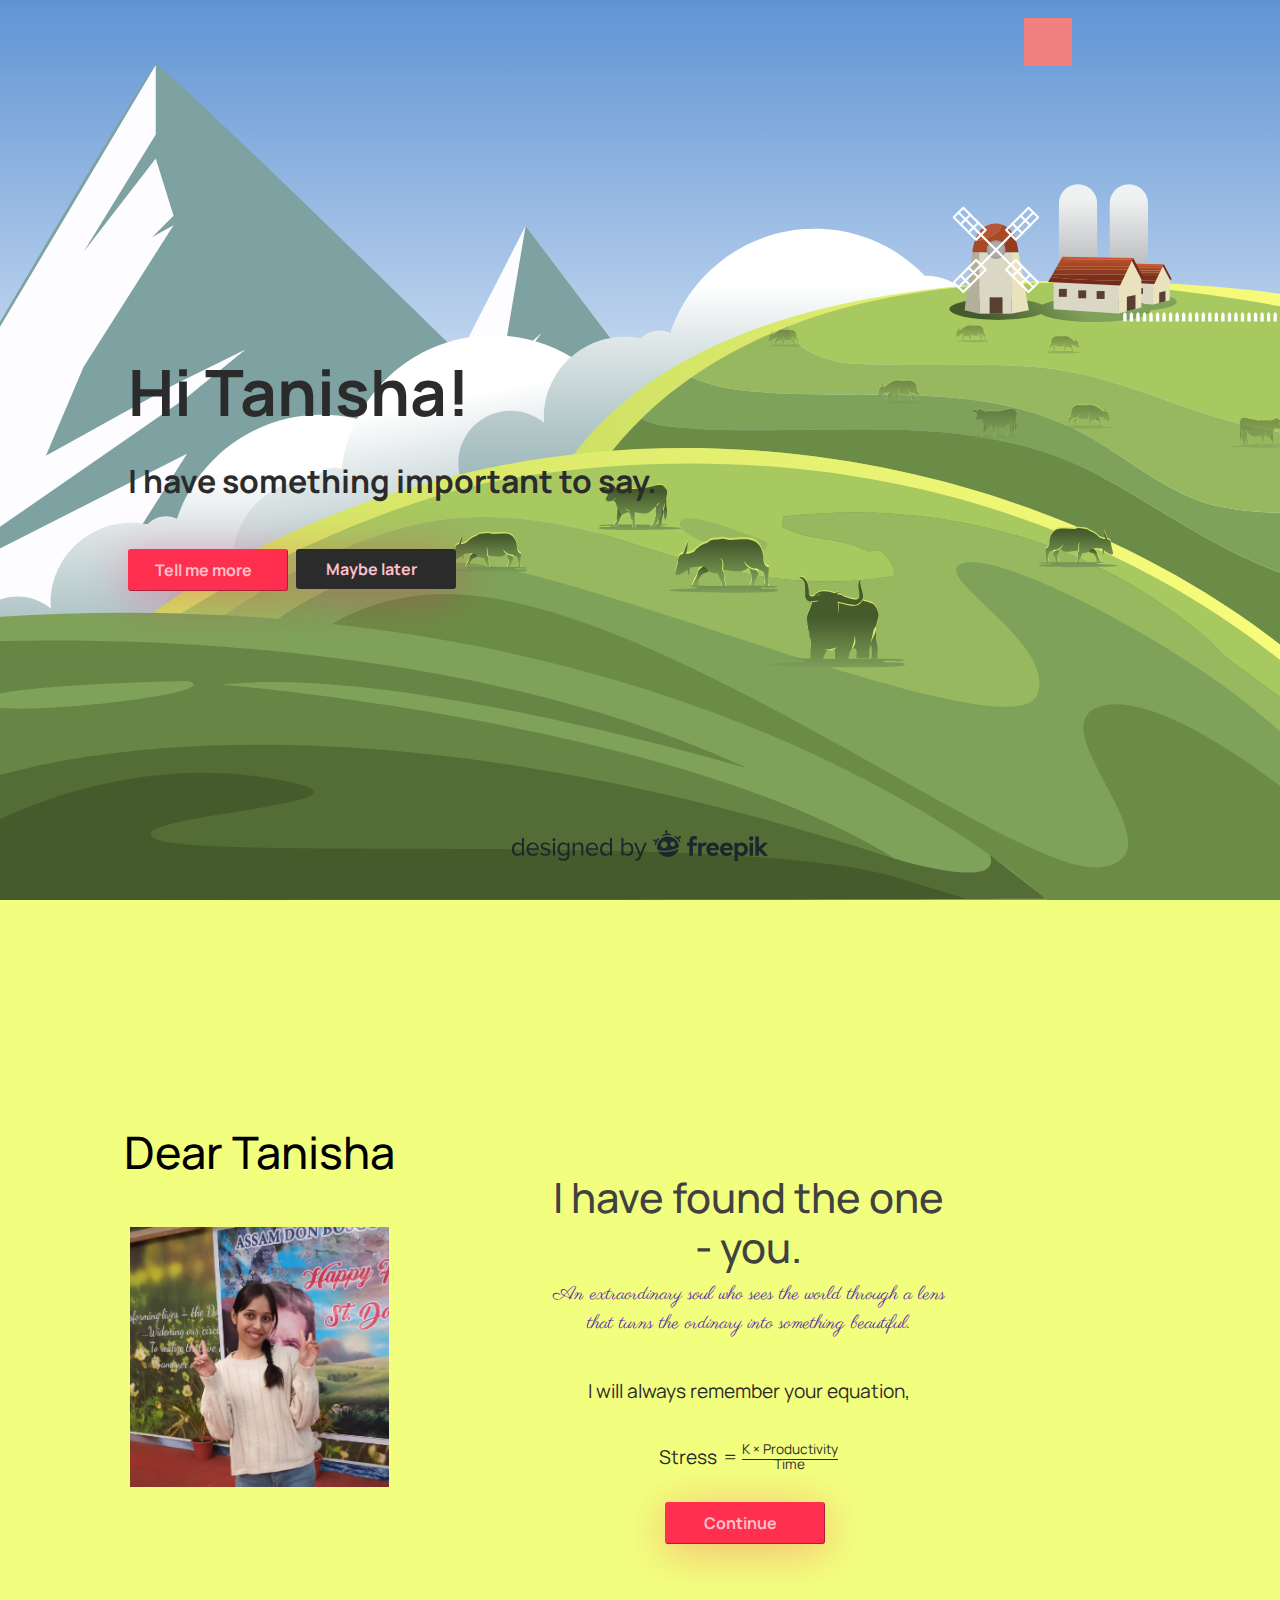
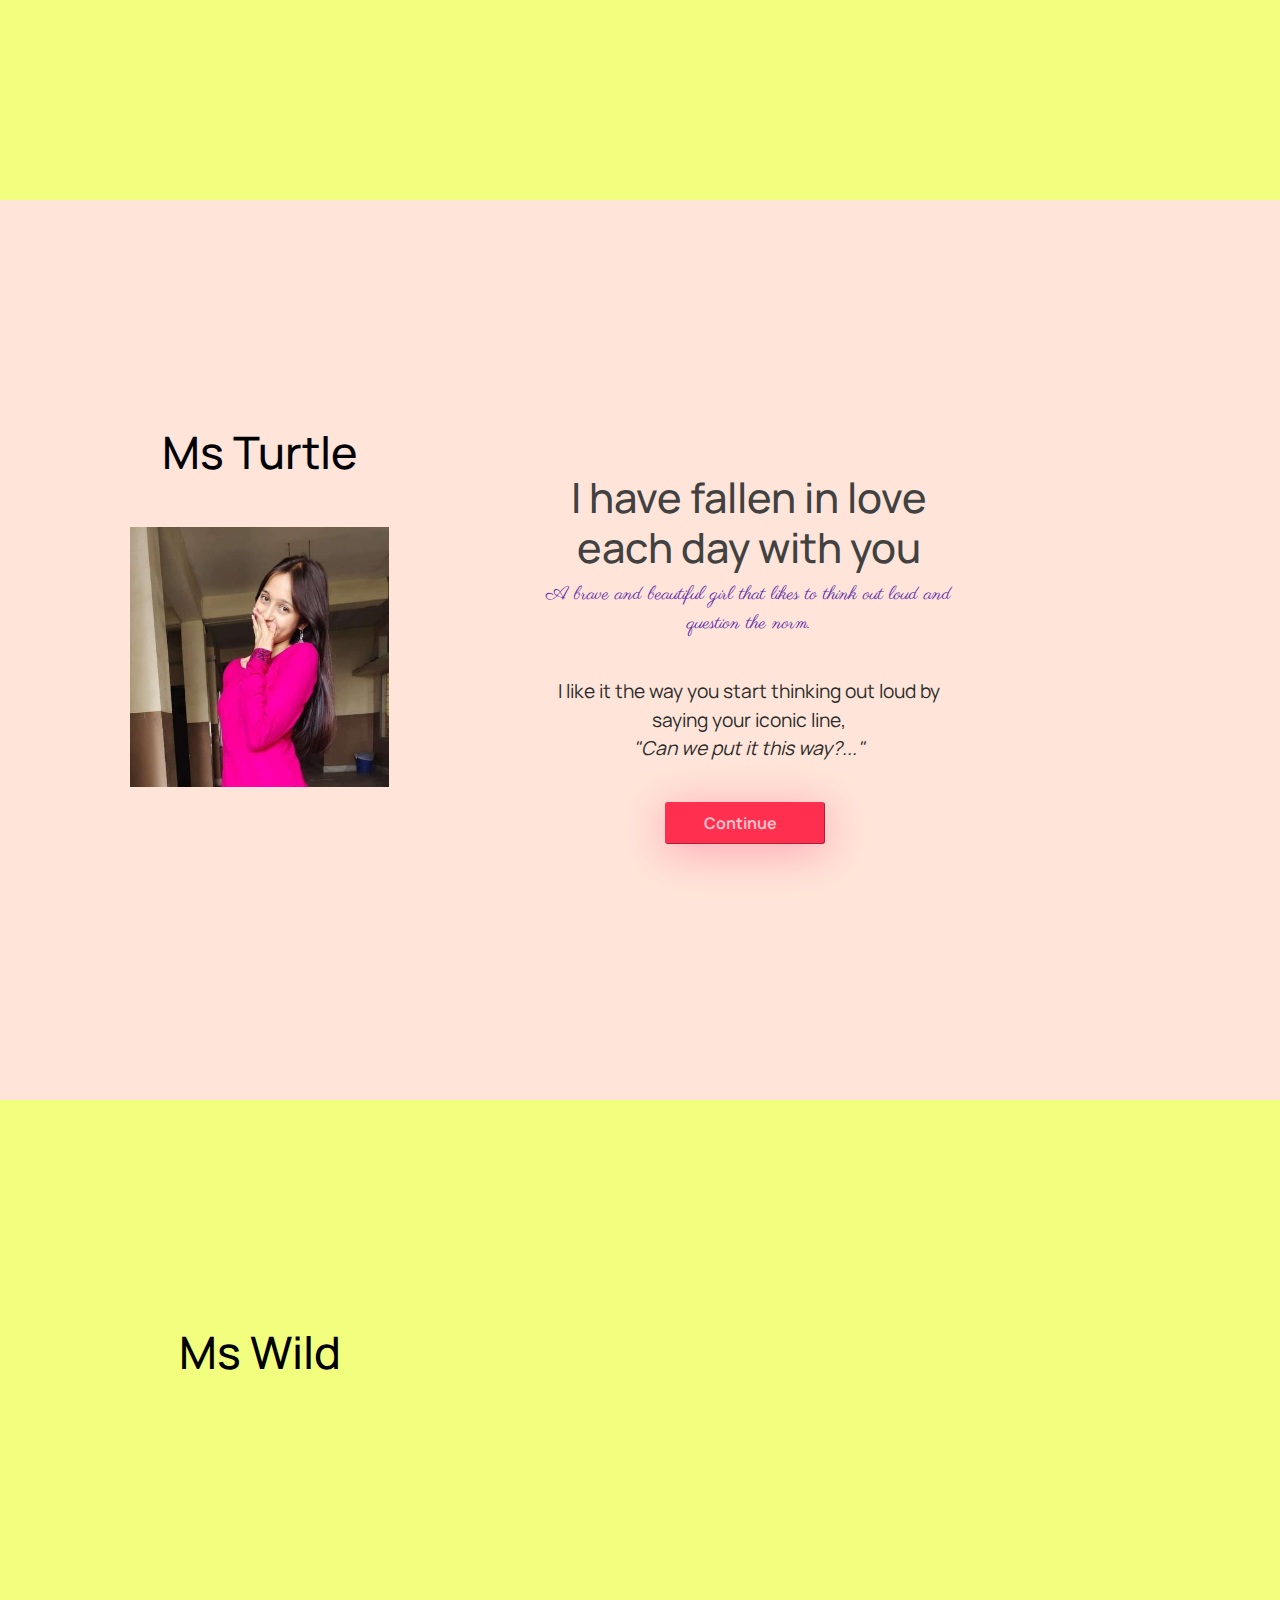
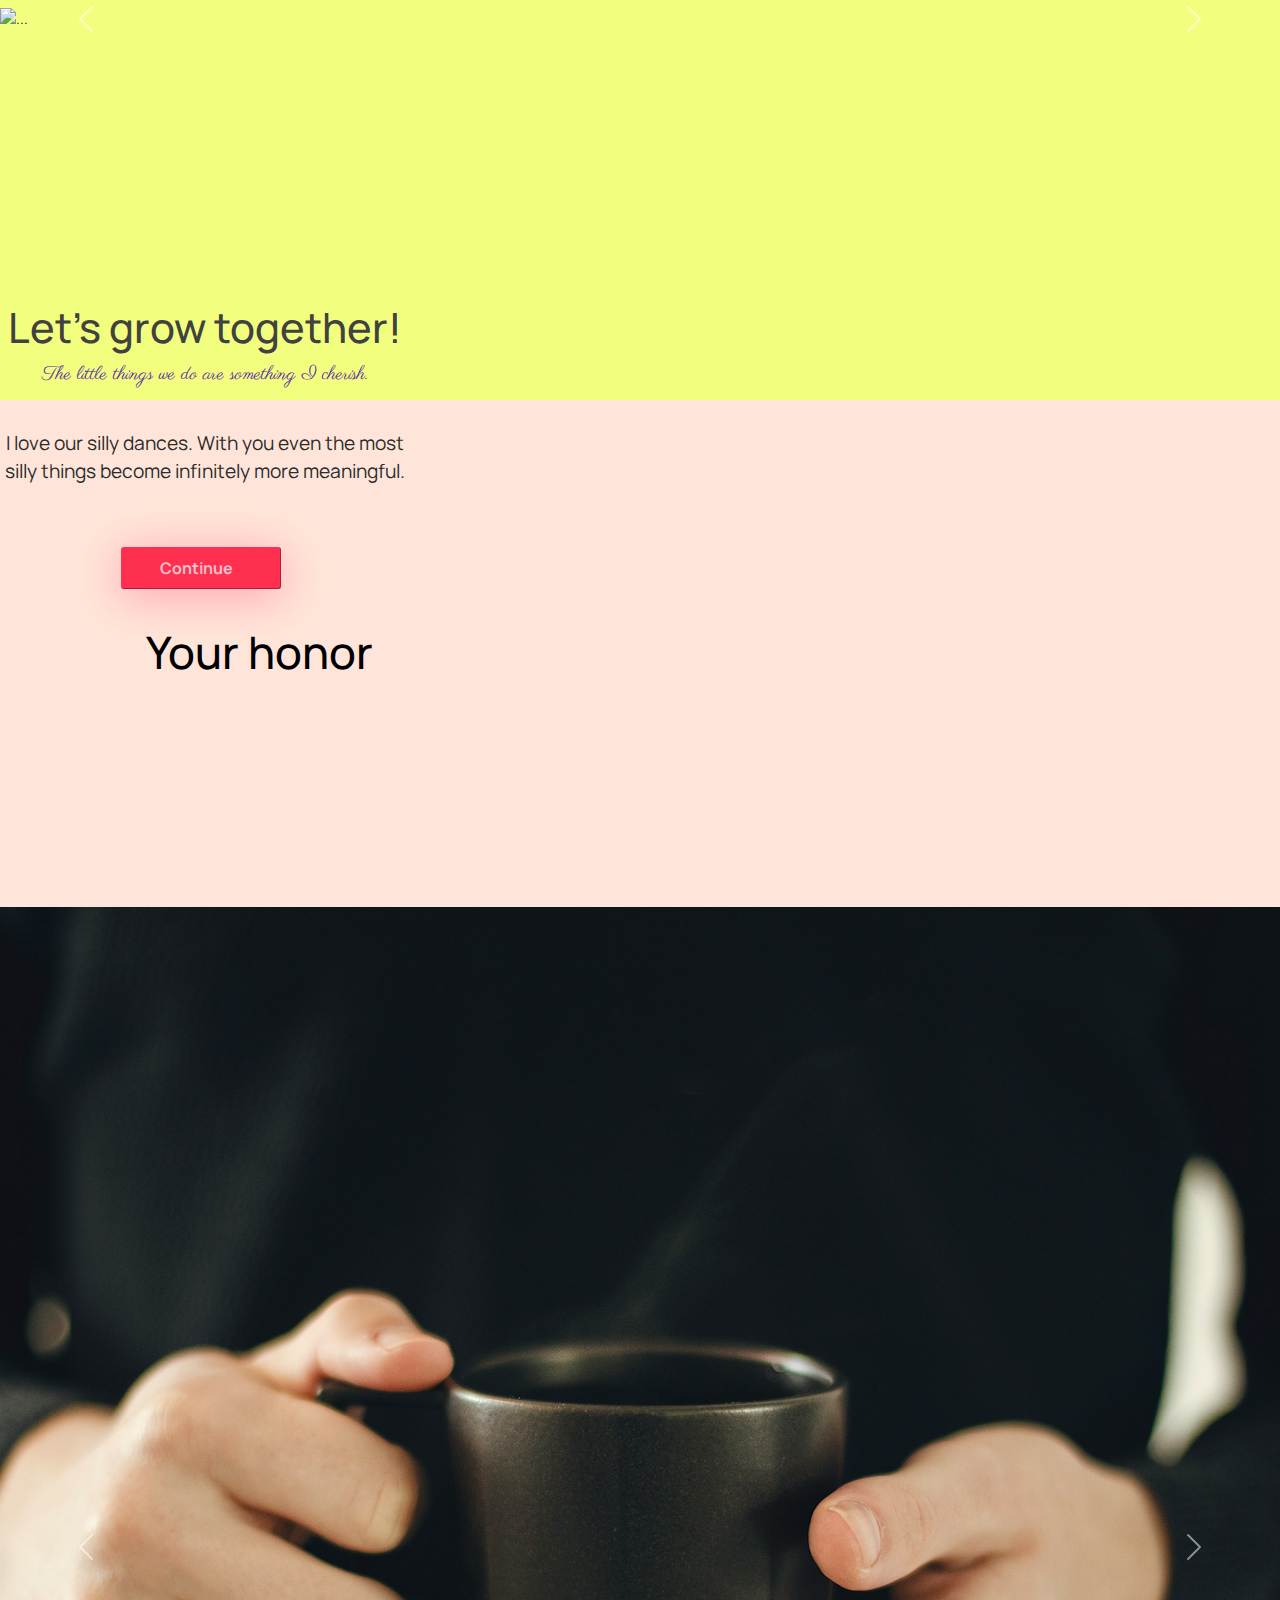
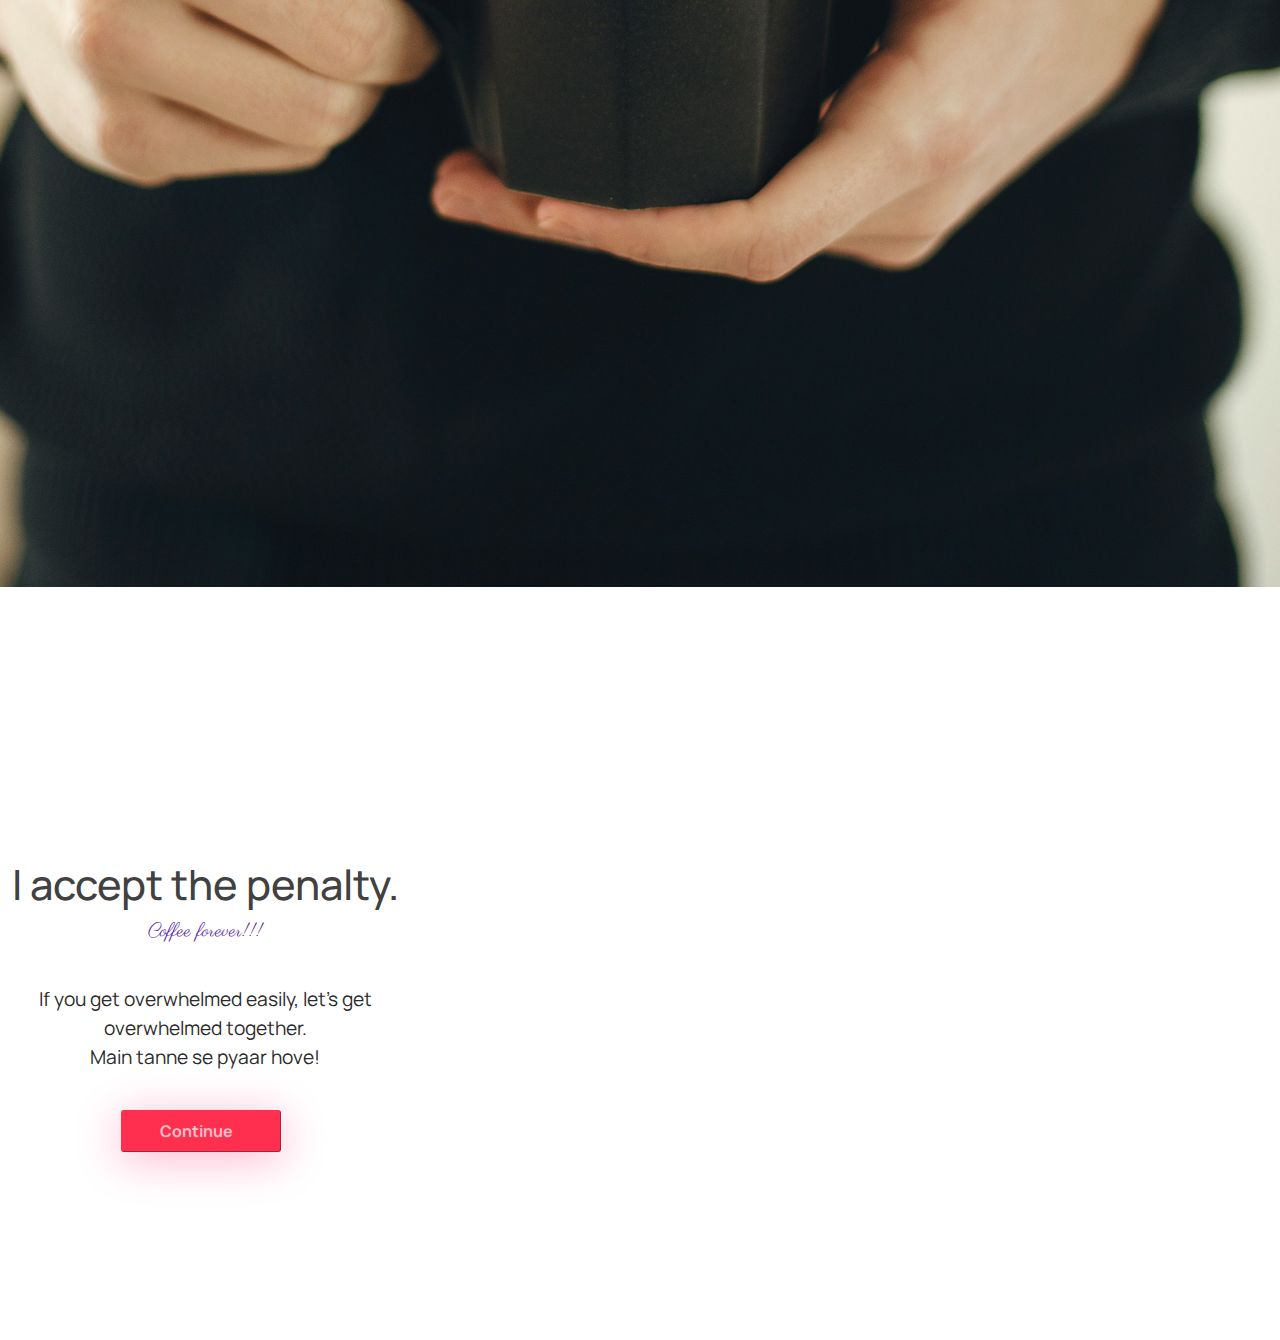
==== index.html @ 7f46553e "adjusted the main page" ====
<!DOCTYPE html>
<html lang="en">

<head>
    <meta charset="UTF-8">
    <meta name="viewport" content="width=device-width, initial-scale=1.0">
    <title>To My Turtle</title>
    <link rel="shortcut icon" href="./images/love-always-wins.png" type="image/x-icon">

    <!-- my extra fonts -->
    <link rel="preconnect" href="https://fonts.googleapis.com">
    <link rel="preconnect" href="https://fonts.gstatic.com" crossorigin>
    <link href="https://fonts.googleapis.com/css2?family=Roboto+Mono:ital,wght@0,100..700;1,100..700&display=swap"
        rel="stylesheet">
    <link href="https://fonts.googleapis.com/css2?family=Manrope:wght@300;400;500;600;700;800&display=swap"
        rel="stylesheet">
    <link href="https://fonts.googleapis.com/css2?family=Silkscreen:wght@400;700&display=swap" rel="stylesheet">
    <link href="https://fonts.googleapis.com/css2?family=Shadows+Into+Light&display=swap" rel="stylesheet">
    <link href="https://fonts.googleapis.com/css2?family=Parisienne&display=swap" rel="stylesheet">

    <!--Bootstrap css-->
    <link href="https://cdn.jsdelivr.net/npm/bootstrap@5.3.3/dist/css/bootstrap.min.css" rel="stylesheet"
        integrity="sha384-QWTKZyjpPEjISv5WaRU9OFeRpok6YctnYmDr5pNlyT2bRjXh0JMhjY6hW+ALEwIH" crossorigin="anonymous">


    <!--CSS Stylesheets-->
    <link rel="stylesheet" href="css/global.css">
    <link rel="stylesheet" href="css/style.css">
    <link rel="stylesheet" href="css/responsive.css">
    <link rel="stylesheet" href="css/animation.css">
    <link rel="stylesheet" href="fonts/fa/css/all.css">
    <!-- linking cdn of animate.css -->
    <link rel="stylesheet" href="https://cdnjs.cloudflare.com/ajax/libs/animate.css/4.1.1/animate.min.css" />

    <script src="js/jquery.js"></script>
</head>

<body id="home">
    <!--header section-->
    <header class="fixed justify-content-center align-items-center barBox">
        <div class="my-container">
            <a href="javascript:void();" class="showmenu">
                <div class="menuControl">
                    <span class="fa-solid fa-bars"></span>
                </div>
            </a>
            <nav id="nav">
                <a href="javascript:void();" class="hidemenu dispFlex_justConCen">
                    <span class="fa-solid fa-times"></span>
                </a>
                <ul class="navList">
                    <li><a href="./index.html">My Turtle</a></li>
                    <li><a href="./pages/about.html">About me</a></li>
                    <li><a href="./pages/counter.html">Us</a></li>
                </ul>
            </nav>
        </div>
    </header>
    <!--header section-->


    <!--hero section-->

    <div class="container-fluid hero">
        <div class="row justify-content-center align-items-center">
            <div class="col-sm-12 myCol">
                <h1>Hi Tanisha!</h1>
                <h3>I have something important to say.</h3>
                <br clear="all">
                <a href="#more" role="button" class="btn myBtn btn-primary btn-sm">Tell me more <span
                        class="fa-solid fa-angle-right"></span></a>
                <a href="./heart/heart.html" role="button" class="btn myBtn btn-secondary btn-sm"
                    style="background: #2b2b2b; border: none;">Maybe later <span
                        class="fa-solid fa-angle-right"></span></a>
            </div>

        </div>
    </div>

    <!--hero section-->


    <!--Section about her-->
    <div class="container-fluid more" id="more">
        <div class="row">
            <div class="col-sm-5 col-md-5 col-lg-5 text">
                <h2>Dear Tanisha</h2>
                <br clear="all">

                <img src="./images/meine_baby.jpeg" alt="her image">

            </div>
            <div class="col-sm-4 col-md-4 col-lg-4 text">
                <h3>I have found the one - you.</h3>
                <p class="parisienne-regular" style="font-weight:500; color: #5825aa;">
                    An extraordinary soul who sees the world through a lens that turns the ordinary into
                    something beautiful.
                </p>
                <p>
                    I will always remember your equation,
                </p>
                <math>
                    <mrow>
                        <mi>Stress</mi>
                        <mo>=</mo>
                        <mfrac>

                            <mi>K × Productivity</mi>
                            <mi>Time</mi>

                        </mfrac>
                    </mrow>
                </math><br>
                <a href="#more-2" role="button" class="btn myBtn btn-primary btn-sm">Continue <span
                        class="fa-solid fa-angle-right"></span></a>
            </div>
        </div>
    </div>
    <!--Section about her-->

    <!--Section about her 2-->
    <div class="container-fluid more" id="more-2" style="background: #FFE5D9;">
        <div class="row">
            <div class="col-sm-5 col-md-5 col-lg-5 text">
                <h2>Ms Turtle</h2>
                <br clear="all">

                <img class="top" src="./images/msTurtle.jpeg" alt="her image">

            </div>
            <div class="col-sm-4 col-md-4 col-lg-4 text">
                <h3>I have fallen in love each day with you</h3>
                <p class="parisienne-regular" style="font-weight:500; color: #5825aa;">
                    A brave and beautiful girl that likes to think out loud and question the norm.
                </p>
                <p>
                    I like it the way you start thinking out
                    loud by saying your iconic line, <br> <i>"Can we put it this way?..."</i>
                </p>
                <a href="#more-3" role="button" class="btn myBtn btn-primary btn-sm">Continue <span
                        class="fa-solid fa-angle-right"></span></a>
            </div>
        </div>
    </div>
    <!--Section about her 2-->

    <!--Section about her 3-->
    <div class="container-fluid more" id="more-3">
        <div class="row">
            <div class="col-sm-5 col-md-5 col-lg-5 text">
                <h2>Ms Wild</h2>
                <br clear="all">
            </div>
            <div id="carouselExample" class="carousel slide">
                <div class="carousel-inner">
                    <div class="carousel-item active">
                        <img class="top" src="./images/us3.jpg" class="d-block w-100" alt="...">
                    </div>
                    <div class="carousel-item">
                        <img class="top" src="./images/us2.jpg" class="d-block w-100" alt="...">
                    </div>
                    <div class="carousel-item">
                        <img class="top" src="./images/us1.jpg" class="d-block w-100" alt="...">
                    </div>
                </div>
                <button class="carousel-control-prev" type="button" data-bs-target="#carouselExample"
                    data-bs-slide="prev">
                    <span class="carousel-control-prev-icon" aria-hidden="true"></span>
                    <span class="visually-hidden">Previous</span>
                </button>
                <button class="carousel-control-next" type="button" data-bs-target="#carouselExample"
                    data-bs-slide="next">
                    <span class="carousel-control-next-icon" aria-hidden="true"></span>
                    <span class="visually-hidden">Next</span>
                </button>
            </div>
            <div class="col-sm-4 col-md-4 col-lg-4 text">
                <h3>Let's grow together!</h3>
                <p class="parisienne-regular" style="font-weight:500; color: #5825aa;">
                    The little things we do are something I cherish.
                </p>
                <p>
                    I love our silly dances. With you even the most silly things
                    become infinitely more meaningful.
                </p>
                <br>
                <a href="#more-4" role="button" class="btn myBtn btn-primary btn-sm">Continue <span
                        class="fa-solid fa-angle-right"></span></a>
            </div>
        </div>
    </div>
    <!--Section about her 3-->

    <!--Section about her 4-->
    <div class="container-fluid more" id="more-4" style="background: #FFE5D9;">
        <div class="row">
            <div class="col-sm-5 col-md-5 col-lg-5 text">
                <h2>Your honor</h2>
                <br clear="all">
            </div>
            <div id="carouselExample" class="carousel slide">
                <div class="carousel-inner">
                    <div class="carousel-item active">
                        <img src="./images/coffee2.jpg" class="d-block w-100" alt="...">
                    </div>
                    <div class="carousel-item">
                        <img src="./images/coffee1.jpg" class="d-block w-100" alt="...">
                    </div>
                    <div class="carousel-item">
                        <img src="./images/coffee3.jpg" class="d-block w-100" alt="...">
                    </div>
                </div>
                <button class="carousel-control-prev" type="button" data-bs-target="#carouselExample"
                    data-bs-slide="prev">
                    <span class="carousel-control-prev-icon" aria-hidden="true"></span>
                    <span class="visually-hidden">Previous</span>
                </button>
                <button class="carousel-control-next" type="button" data-bs-target="#carouselExample"
                    data-bs-slide="next">
                    <span class="carousel-control-next-icon" aria-hidden="true"></span>
                    <span class="visually-hidden">Next</span>
                </button>
            </div>
            <div class="col-sm-4 col-md-4 col-lg-4 text">
                <h3>I accept the penalty.</h3>
                <p class="parisienne-regular" style="font-weight:500; color: #5825aa;">
                    Coffee forever!!!
                </p>
                <p>
                    If you get overwhelmed easily, let's get overwhelmed together. <br>
                    Main tanne se pyaar hove!
                </p>
                <a href="./pages/counter.html" role="button" class="btn myBtn btn-primary btn-sm">Continue <span
                        class="fa-solid fa-angle-right"></span></a>
            </div>
        </div>
    </div>
    <!--Section about her 2-->
    <!-- FOOTER -->
    <footer class="floatLeft">
        <div class="my-container">

            <div class="copyright">
                Copyright &copy; reserved for <a href="./pages/counter.html">us</a>
                <br>
                <span class="fa-regular fa-heart"></span> Made with Love in <span id="footeryear"></span>
            </div>
            <div class="social">
                Contact <a href="./pages/about.html">me</a>
                <br>
                <span class="fa-solid fa-phone"></span><i> +91 96132 24714</i>
            </div>

        </div>
    </footer>
    <!-- FOOTER -->

    <!--bootstrap js-->
    <script src="https://cdn.jsdelivr.net/npm/bootstrap@5.3.3/dist/js/bootstrap.bundle.min.js"
        integrity="sha384-YvpcrYf0tY3lHB60NNkmXc5s9fDVZLESaAA55NDzOxhy9GkcIdslK1eN7N6jIeHz"
        crossorigin="anonymous"></script>

    <!--my js-->
    <script src="js/index.js"></script>
</body>

</html>
---- css/global.css ----
* {
    box-sizing: border-box;
    -webkit-box-sizing: border-box;
    margin: 0;
    padding: 0;
    font-family: 'Manrope';
}

body {
    width: 100vw;
}

.my-container {
    width: 90%;
    margin-left: auto;
    margin-right: auto;
    padding-left: 0.5rem;
    padding-right: 0.5rem;
}

.my-container .showmenu {
    text-align: right;
}


.caveat-4 {
    font-family: "Caveat", serif;
    font-optical-sizing: auto;
    font-weight: 400;
    font-style: normal;
}

.caveat-3 {
    font-family: "Caveat", serif;
    font-optical-sizing: auto;
    font-weight: 500;
    font-style: normal;
}

.caveat-2 {
    font-family: "Caveat", serif;
    font-optical-sizing: auto;
    font-weight: 600;
    font-style: normal;
}

.caveat-1 {
    font-family: "Caveat", serif;
    font-optical-sizing: auto;
    font-weight: 700;
    font-style: normal;
}

/* link the following to the html file

    <link href="https://fonts.googleapis.com/css2?family=Parisienne&display=swap" rel="stylesheet">

*/
.parisienne-regular {
    font-family: "Parisienne", serif;
    font-weight: 400;
    font-style: normal;
}


#letterHome {
    font-family: "";
}

/* below line will be default unless page is ready */

#preloader {
    z-index: 100;
    background: #fff;
    position: fixed;
    width: 100vw;
    height: 100vh;
    padding-top: 50vh;
    padding-left: 46vw;
}

/* below header.fixed works with the index.js file */
header.fixed {
    background: lightcoral;
}

ul {
    list-style: none;
}

a {
    text-decoration: none;
}

.floatLeft {
    float: left;
    width: 100%;
}

.dispFlex_cen {
    display: flex;
    flex-wrap: wrap;
    align-items: center;
}

.dispFlex_justConCen {
    display: flex;
    flex-wrap: wrap;
    justify-content: center;
    align-items: center;
}

.justCon-spaceBet {
    justify-content: space-between;
}

.noPadding {
    padding: 0;
}

.bfr:before {
    position: absolute;
    width: 100%;
    height: 100%;
    left: 0;
    top: 0;
    z-index: -1;
    content: '';
}

body {
    font-size: .95rem;
    color: #2b2b2b;
    transition: all .4s ease-in .3s;
    overflow-x: hidden;
    animation: a ease 1s;
    animation-iteration-count: 1;
    animation-fill-mode: forwards;
}
---- css/style.css ----
header {
    position: fixed;
    width: 3rem;
    height: 3rem;
    left: 80%;
    padding-left: auto;
    padding-right: auto;
    padding-top: 1rem;
    padding-bottom: 1rem;
    top: 2vh;
    z-index: 99;
    font-family: 'Manrope', sans-serif;
    font-weight: bold;
    transition: 0.3s;
    -webkit-transition: 0.3s;
    /* border-radius: 2rem; */
}

#home header {
    background: lightcoral;
}

#home header span {
    color: #fff;
}

header.fixed {
    background: lightcoral;
}

header span {
    font-size: 6vw;
    color: #ff304f;
}

header.fixed span {
    color: white;
}

header .hidemenu span {
    color: dodgerblue;
}

header .container {
    margin-left: 85%;
}

.menucontrols {
    float: right;
    margin-right: auto;
}

a.hidemenu {
    position: fixed;
    top: 1vw;
    left: 94%;
    width: 3vw;
    height: 3vw;
    color: #000;
    transition: 1.6s;
    -webkit-transition: 1.6s;
    opacity: 0;
    visibility: hidden;
}

nav {
    position: fixed;
    right: -40vw;
    top: 0;
    background: #fff;
    z-index: 99;
    width: 40vw;
    height: 100%;
    padding-left: 2rem;
    padding-top: 4rem;
    overflow-y: auto;
    transition: 0.6s;
    -webkit-transition: 0.6s;
    opacity: 0;
    box-shadow: 0 0 40px rgba(0, 0, 0, 0.25);
}

nav.active {
    right: 0;
}

nav ul.navList {
    padding: 0;
}

nav ul li {
    font-size: 5vw;
    margin-bottom: 2vw;
}

nav ul li a {
    color: #000;
    border-bottom: 1px solid rgba(0, 0, 0, 0);
    transition: 0.6s;
    -webkit-transition: 0.6s;
}

nav ul li a:hover {
    color: dodgerblue;
    border-bottom: 1px solid dodgerblue;
}


.main {
    position: relative;
    display: block;
    max-width: 100%;
    margin: 3.2rem 0 0;
}

.hero {
    height: 100vh;
    z-index: 1;
    background: url(../images/plains.svg) no-repeat center;
    background-size: cover !important;
    position: relative;
    z-index: 1;
}

.hero .row {
    height: 60%;
}

.hero .myCol {
    text-align: left;
    padding-top: 40vh;
    padding-bottom: 30vh;
    padding-left: 10vw;
}

.hero:before {
    background: linear-gradient(to bottom, rgba(0, 0, 0, 0.15), rgba(0, 0, 0, 0.4));
}

.hero .myCol h1 {
    color: #2b2b2b;
    font-size: 20vw;
    line-height: 100%;
    margin-bottom: 3vw;
}

.hero .myCol h3 {
    color: #2b2b2b;
    font-size: 10vw;
    line-height: 120%;
    margin-bottom: 2vw;
    font-weight: bold;
}

.myBtn {
    font-size: 1rem;
    font-weight: bold;
    min-width: 10rem;
    height: auto;
    margin-right: 1rem;
    margin-bottom: 0.5rem;
    padding-top: 0.21rem;
    padding-bottom: 0.21rem;
    float: left;
    background: #ff304f;
    border: #ff304f 1px outset;
    border-radius: 3px;
    box-shadow: 0px 7px 46px 0px rgba(255, 1, 86, 0.303);
    color: pink;
    cursor: pointer;
}

.myBtn span {
    margin-left: 0.7vw;
}

.myBtn:hover {
    background: pink;
    border: pink 1px outset;
    color: #ff304f;
    font-weight: bold;
    box-shadow: 0px 7px 46px 0px rgba(255, 1, 86, 0.603);
}

.more {
    height: 100vh;
    /* padding-top: 5vh;
    padding-left: 1rem;
    padding-right: 1rem; */
    width: 100%;
    margin-left: auto;
    margin-right: auto;
    padding: 5vh;
    background: #f2ff7e;
}

.more .row {
    padding-top: 5rem;
}

.more .text {
    text-align: center;
    padding-top: 1.3rem;
}

.more .text h2 {
    color: #000;
    font-size: 3rem;
    margin-bottom: 2vw;
}

.more .text h3 {
    color: #414141;
    font-size: 1.4rem;
}

.more .text p {
    font-size: 4.5vw;
    line-height: 150%;
    margin-bottom: 3vw;
}

.more .thumb {
    margin-left: 5vw;
    margin-right: 5vw;
    margin-bottom: 1.5vw;
    padding: 0 30px;
    position: relative;
    width: 80%;
    height: 80%;
    padding: 0;
    overflow: hidden;
}


.more img {
    width: 100%;
    height: auto;
    aspect-ratio: 1/1;
    object-fit: cover;
    object-position: center;
    transition: 0.6s;
    -webkit-transition: 0.6s;
}

.more img.top {
    object-position: top center;
}

.more .thumb:hover img {
    transform: scale(1.1);
}

.more .myBtn {
    float: none;
}

math {
    font-size: 4.5vw;
    padding-bottom: 2rem;
}



footer {
    bottom: 0;
    background: #fff;
    padding: 5vw 0;
    padding-bottom: 2vw;
    font-family: 'Manrope', sans-serif;
    font-size: 3vw;
    text-align: center;
}

footer .copyright {
    /* float: left; */
    color: #000;
}

footer .copyright a {
    color: #000;
    border-bottom: 1px solid #000;
}

footer .social {
    /* float: right; */
    color: #000;
}

footer .social a {
    /* float: left; */
    color: #000;
    margin-left: 1vw;
}

/* for letter and gallery html */
.section {
    max-height: fit-content;
    width: 100vw;
    /* background: url(../images/pic3.jpg) no-repeat center; */
    /* background-size: cover !important; */
    background: pink;
    position: relative;
    z-index: 1;
    padding-top: 20vh;
}

.section:before {
    background: linear-gradient(to bottom, rgba(0, 0, 0, 0.15), rgba(0, 0, 0, 0.4));
}

.paper {
    z-index: 99;
    /* background: #f8f8ba; */
    background-color: rgb(243, 237, 153);
    /* Fallback color */
    background-color: rgba(243, 237, 153, 0.4);
    /* Black w/opacity/see-through */
    border: 3px solid #f1f1f1;
    border-radius: 3px;
    max-height: fit-content;
    max-width: fit-content;
    margin-left: 3vw;
    margin-right: 3vw;
    margin-bottom: 2vw;
    padding-left: 3vw;
    padding-right: 3vw;
}

.paper .text {
    color: #000;
    padding-bottom: 1rem;
}
---- css/responsive.css ----
@media (min-width: 1920px) {
    header.barBox {
        width: 5vw;
        height: 5vw;
    }

    header .menuControl span {
        font-size: 2vw;
    }

    .myCounterCard .text h1 {
        font-size: 4.6rem;
    }

    .myCounterCard .text h3 {
        font-size: 2rem;
    }

    nav.active {
        width: 30vw;
    }

    nav ul.navList li {
        font-size: 2vw;
    }

    footer.floatLeft {
        font-size: 1.2vw;
    }

    .hero {
        background: url(../images/farm.svg) no-repeat center;
        background-size: cover !important;
    }

    .hero .myCol h1 {
        font-size: 5rem;
        font-weight: bold;
    }

    .hero .myCol h3 {
        font-size: 3rem;
        color: #2b2b2b;
    }

    .myBtn {
        font-size: 1rem;
        min-width: 10rem;
        height: auto;
        margin-right: 0.5rem;
        margin-bottom: 0.5rem;
        padding-top: 0.5rem;
        padding-bottom: 0.5rem;
    }

    .more {
        padding: 0;
    }

    .more .text {
        padding-top: 20vh;
    }

    .more .row {
        padding-top: 0;
    }

    .more .text {
        text-align: center;
        padding-top: 25vh;
        padding-bottom: 20vh;
    }

    .more .text h2 {
        font-size: 3.6rem;
    }

    .more .text h3 {
        font-size: 2.6rem;
        padding-top: 3rem;
    }

    .more .text p {
        font-size: 2rem;
    }

    .more math {
        font-size: 2rem;
    }

    .more img {
        width: 50%;
        height: auto;
        aspect-ratio: 1/1;
        object-fit: cover;
        object-position: center;
        transition: 0.6s;
        -webkit-transition: 0.6s;
    }
}

@media (min-width: 1440px) {
    header.barBox {
        width: 5vw;
        height: 5vw;
    }

    header .menuControl span {
        font-size: 2vw;
    }

    .myCounterCard .text h1 {
        font-size: 4.6rem;
    }

    .myCounterCard .text h3 {
        font-size: 2rem;
    }

    nav.active {
        width: 30vw;
    }

    nav ul.navList li {
        font-size: 2vw;
    }

    footer.floatLeft {
        font-size: 1.2vw;
    }

    .hero {
        background: url(../images/farm.svg) no-repeat center;
        background-size: cover !important;
    }

    .hero .myCol h1 {
        font-size: 5rem;
        font-weight: bold;
    }

    .hero .myCol h3 {
        font-size: 3rem;
        color: #2b2b2b;
    }

    .myBtn {
        font-size: 1rem;
        min-width: 10rem;
        height: auto;
        margin-right: 0.5rem;
        margin-bottom: 0.5rem;
        padding-top: 0.5rem;
        padding-bottom: 0.5rem;
    }

    .more {
        padding: 0;
    }

    .more .row {
        padding-top: 0;
    }

    .more .text {
        text-align: center;
        padding-top: 25vh;
        padding-bottom: 20vh;
    }

    .more .text h2 {
        font-size: 3.6rem;
    }

    .more .text h3 {
        font-size: 2.6rem;
        padding-top: 3rem;
    }

    .more .text p {
        font-size: 2rem;
    }

    .more math {
        font-size: 2rem;
    }

    .more img {
        width: 50%;
        height: auto;
        aspect-ratio: 1/1;
        object-fit: cover;
        object-position: center;
        transition: 0.6s;
        -webkit-transition: 0.6s;
    }
}

@media (min-width: 1024px) {
    header .menuControl span {
        font-size: 3vw;
    }

    nav.active {
        width: 30vw;
    }

    nav ul.navList li {
        font-size: 2vw;
    }

    footer.floatLeft {
        font-size: 1.2vw;
    }

    .hero {
        background: url(../images/farm.svg) no-repeat center;
        background-size: cover !important;
    }

    .hero .myCol h1 {
        font-size: 4rem;
        font-weight: bold;
    }

    .hero .myCol h3 {
        font-size: 2rem;
        color: #2b2b2b;
    }

    .myBtn {
        font-size: 1rem;
        min-width: 10rem;
        height: auto;
        margin-right: 0.5rem;
        margin-bottom: 0.5rem;
        padding-top: 0.5rem;
        padding-bottom: 0.5rem;
    }

    .more {
        padding: 0;
    }

    .more .row {
        padding-top: 0;
    }

    .more .text {
        text-align: center;
        padding-top: 25vh;
        padding-bottom: 20vh;
    }

    .more .text h2 {
        font-size: 2.8rem;
    }

    .more .text h3 {
        font-size: 2.6rem;
        padding-top: 3rem;
    }

    .more .text p {
        font-size: 1.2rem;
    }

    .more math {
        font-size: 1.2rem;
    }

    .more img {
        width: 50%;
        height: auto;
        aspect-ratio: 1/1;
        object-fit: cover;
        object-position: center;
        transition: 0.6s;
        -webkit-transition: 0.6s;
    }
}
---- css/animation.css ----
.scroll-list__wrp {
    width: 100%;
    height: 700px;
    overflow: auto;
    padding: 50px;
    box-shadow: 0px 7px 46px 0px rgba(0, 0, 0, 0.3);
    background: #1c2e4a;
    border-radius: 8px;
    background-image: linear-gradient(147deg, #2e3a59 0%, #1a2b46 74%);
}

/* HTML: <div class="loader"></div> */
#loader {
    width: 40px;
    height: 20px;
    background: orange;
    position: relative;
    animation: l9-0 1.5s infinite linear;
}

#loader:before,
#loader:after {
    content: "";
    position: absolute;
    background: inherit;
    bottom: 100%;
    width: 50%;
    height: 100%;
    animation: inherit;
    animation-name: l9-1;
}

#loader:before {
    left: 0;
    transform-origin: bottom left;
    --s: -1;
}

#loader:after {
    right: 0;
    transform-origin: bottom right;
}

@keyframes l9-0 {

    0%,
    10% {
        transform: translateY(0%) scaleY(1)
    }

    49.99% {
        transform: translateY(-50%) scaleY(1)
    }

    50% {
        transform: translateY(-50%) scaleY(-1)
    }

    90%,
    100% {
        transform: translateY(-100%) scaleY(-1)
    }
}

@keyframes l9-1 {

    10%,
    90% {
        transform: rotate(0deg)
    }

    50% {
        transform: rotate(calc(var(--s, 1)*180deg))
    }
}



/* hearts animation */
:root {
    --main-color: #ff5678;
    --secondary-color: #ff304f;
    --heart-size: 20px;
}

#message {
    opacity: 0;
    transition: opacity 1s ease-in-out;
}

.heart {
    position: absolute;
    width: var(--heart-size);
    height: var(--heart-size);
    background: red;
    transform: rotate(45deg);
    animation: fall 2.5s linear infinite;
}

.heart::before,
.heart::after {
    content: "";
    position: absolute;
    width: var(--heart-size);
    height: var(--heart-size);
    background: red;
    border-radius: 50%;
}

.heart::before {
    top: -10px;
    left: 0;
}

.heart::after {
    top: 0;
    left: -10px;
}

@keyframes fall {
    0% {
        top: -50px;
        opacity: 1;
    }

    100% {
        top: 100vh;
        opacity: 0;
        transform: rotate(90deg);
    }
}
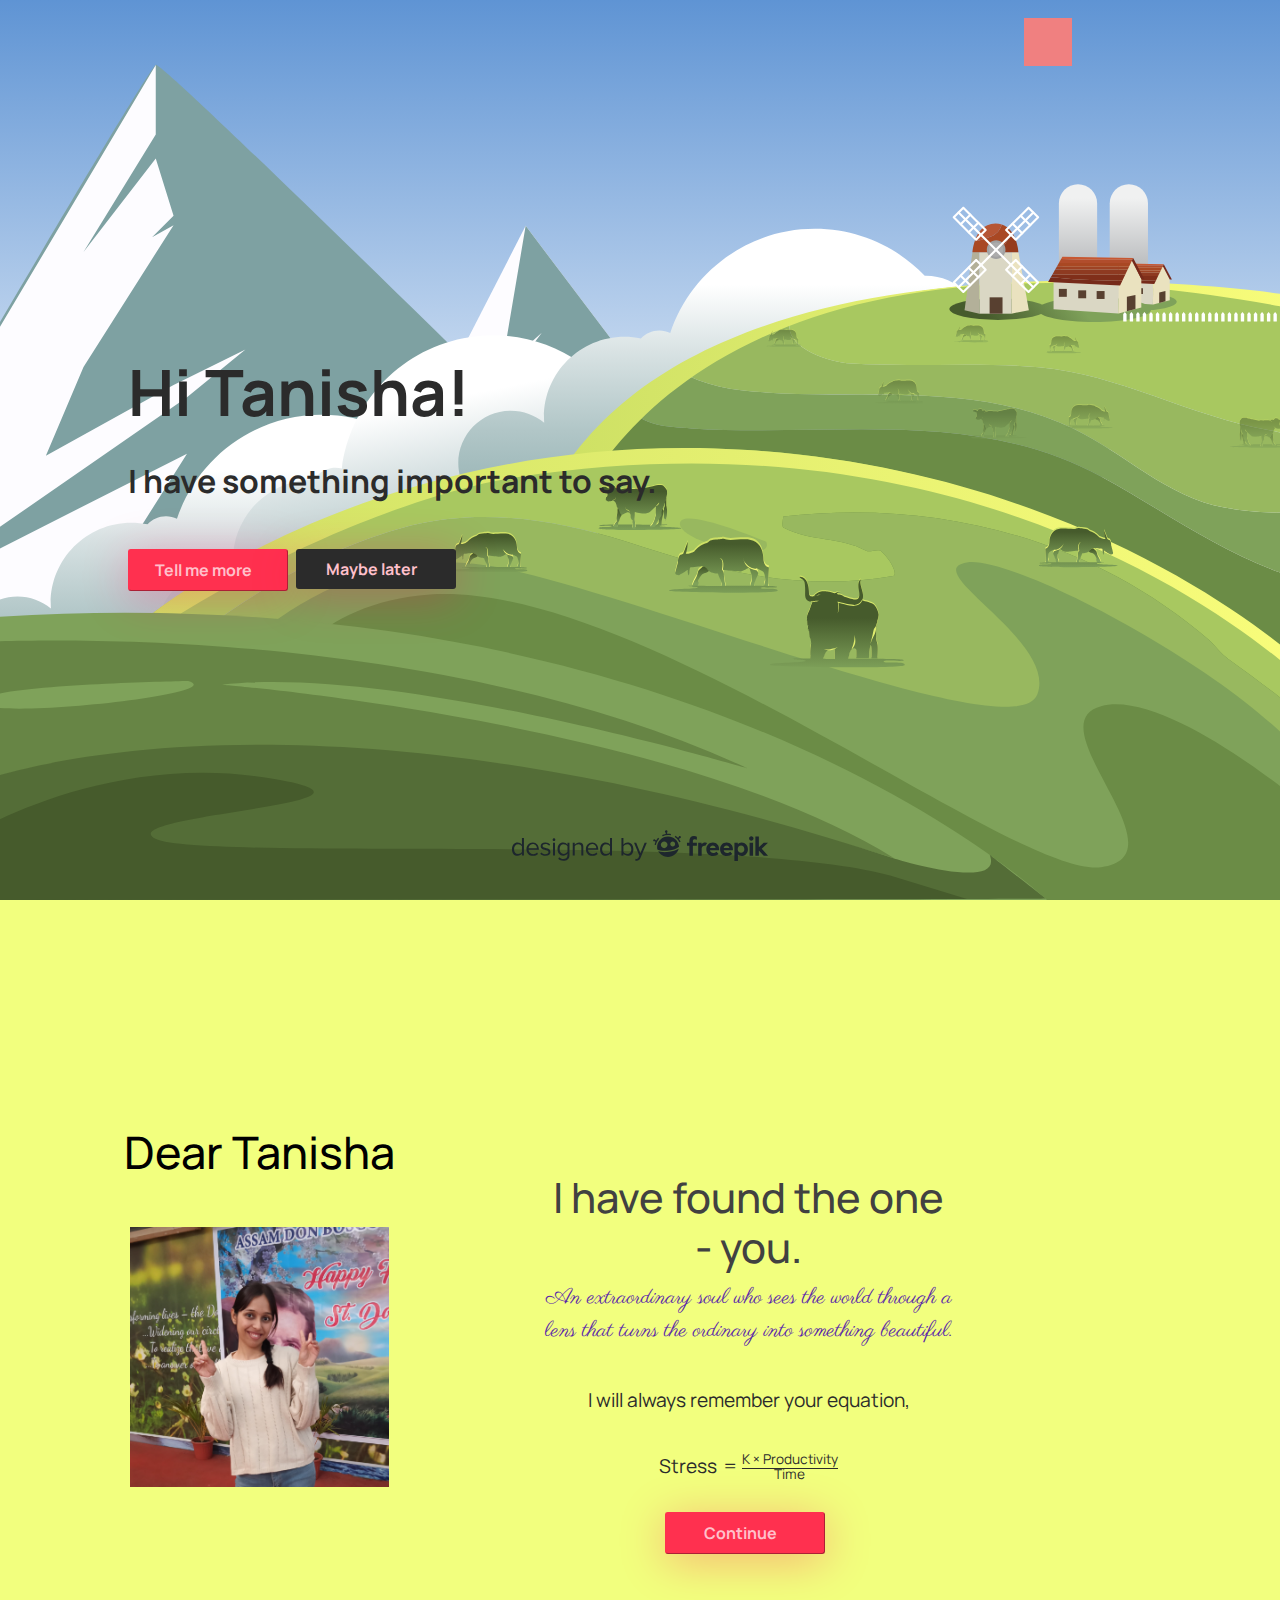
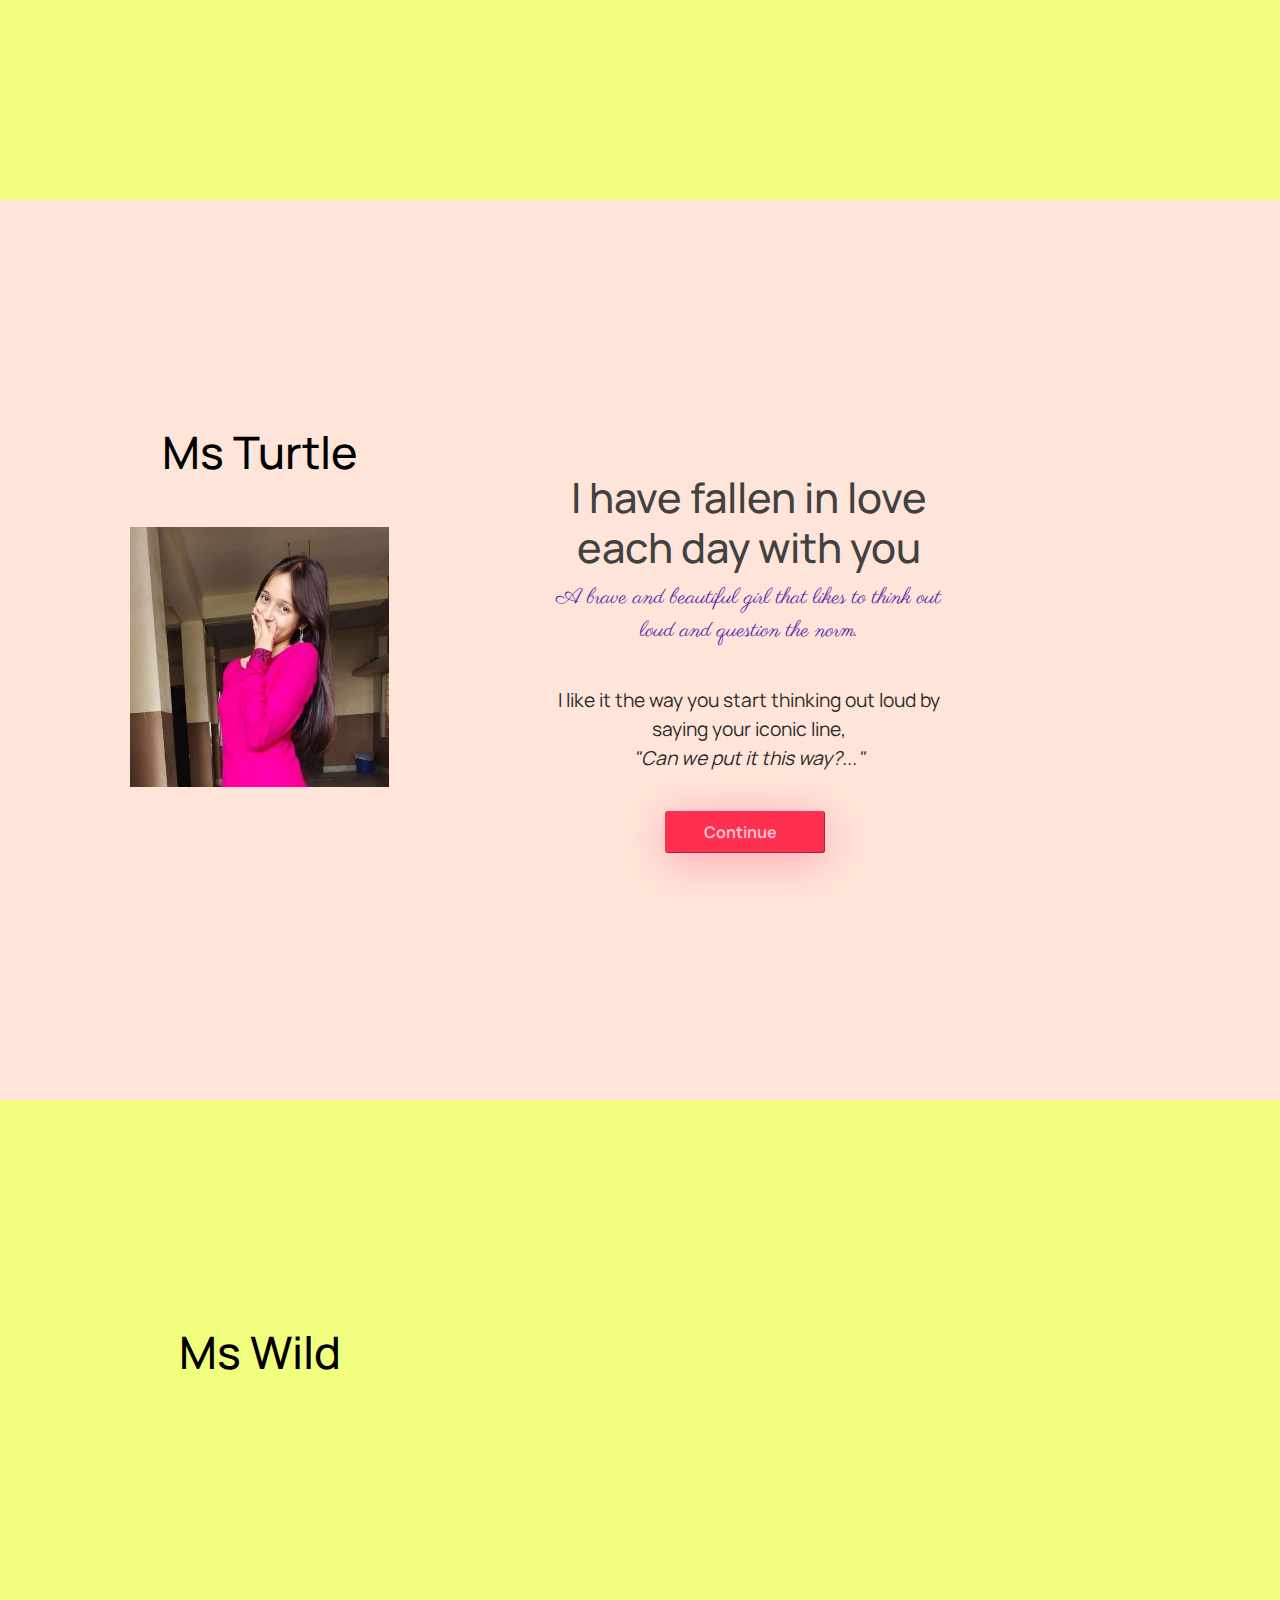
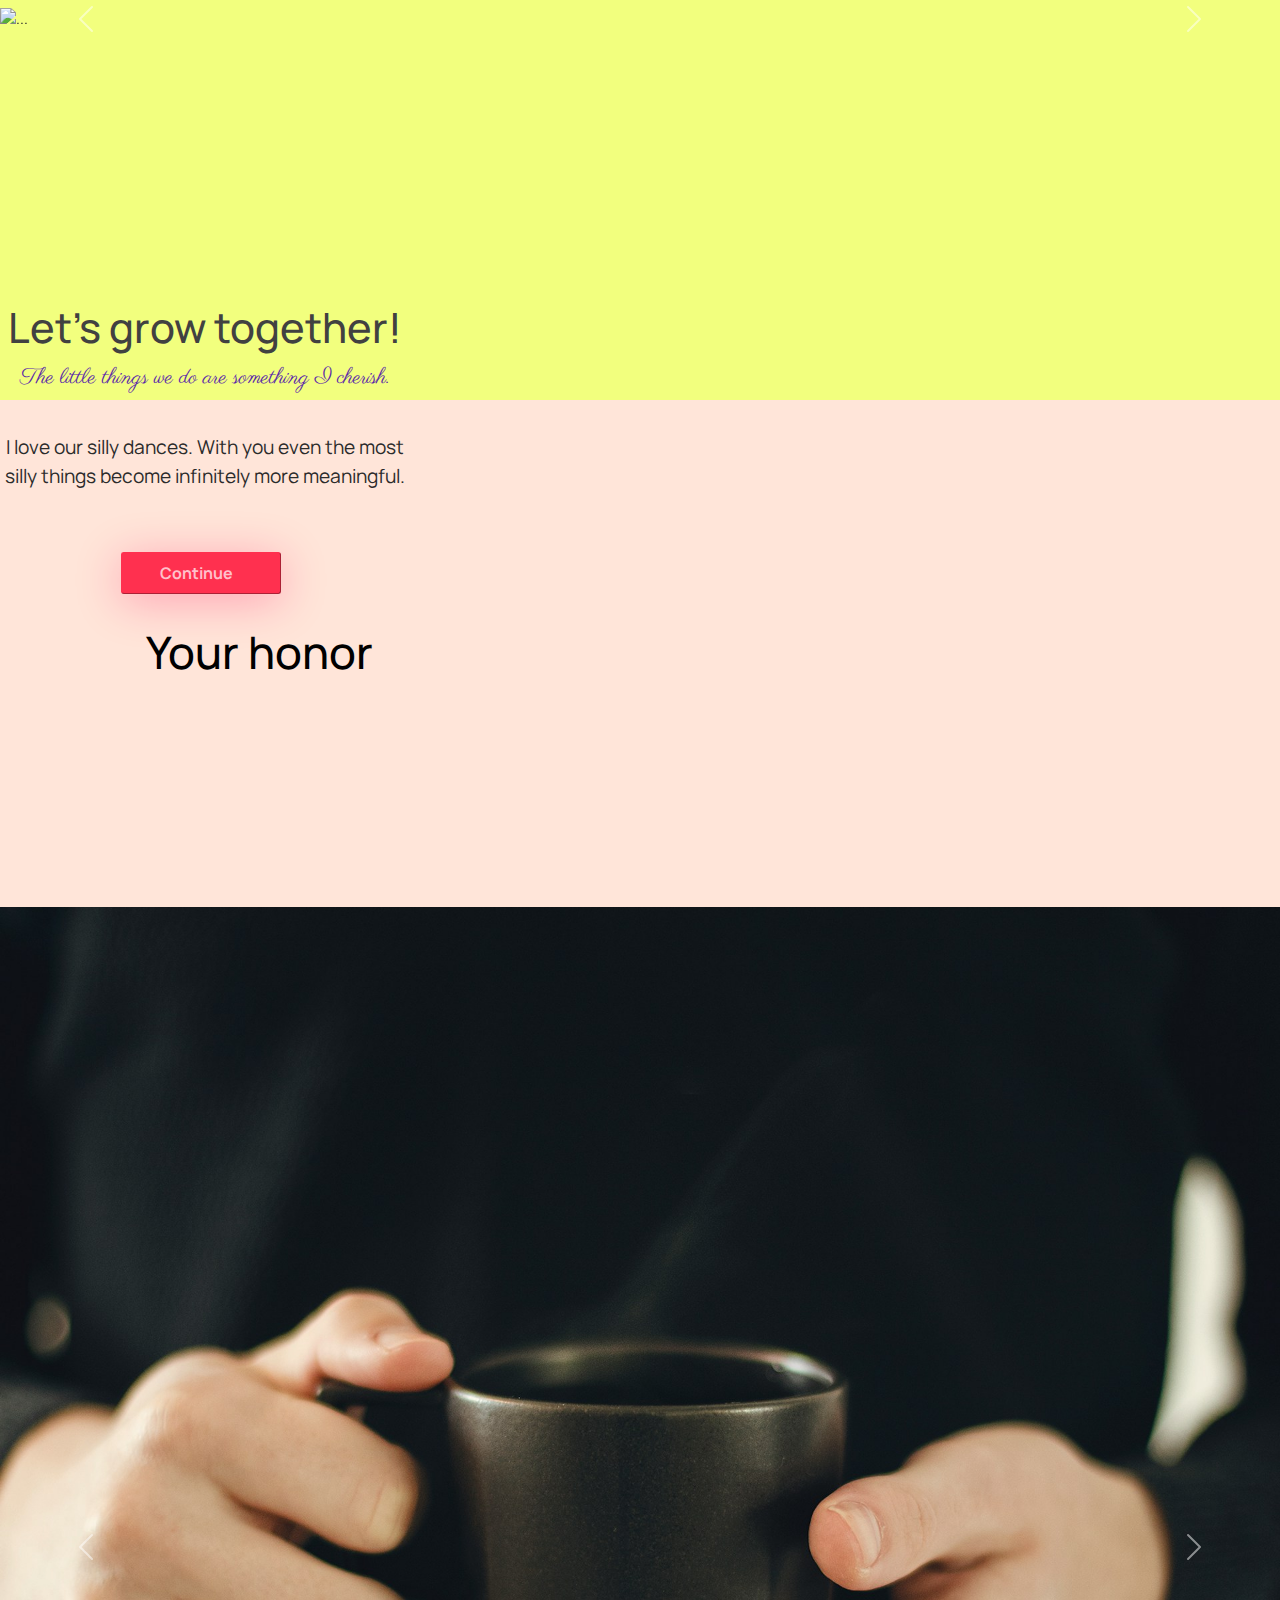
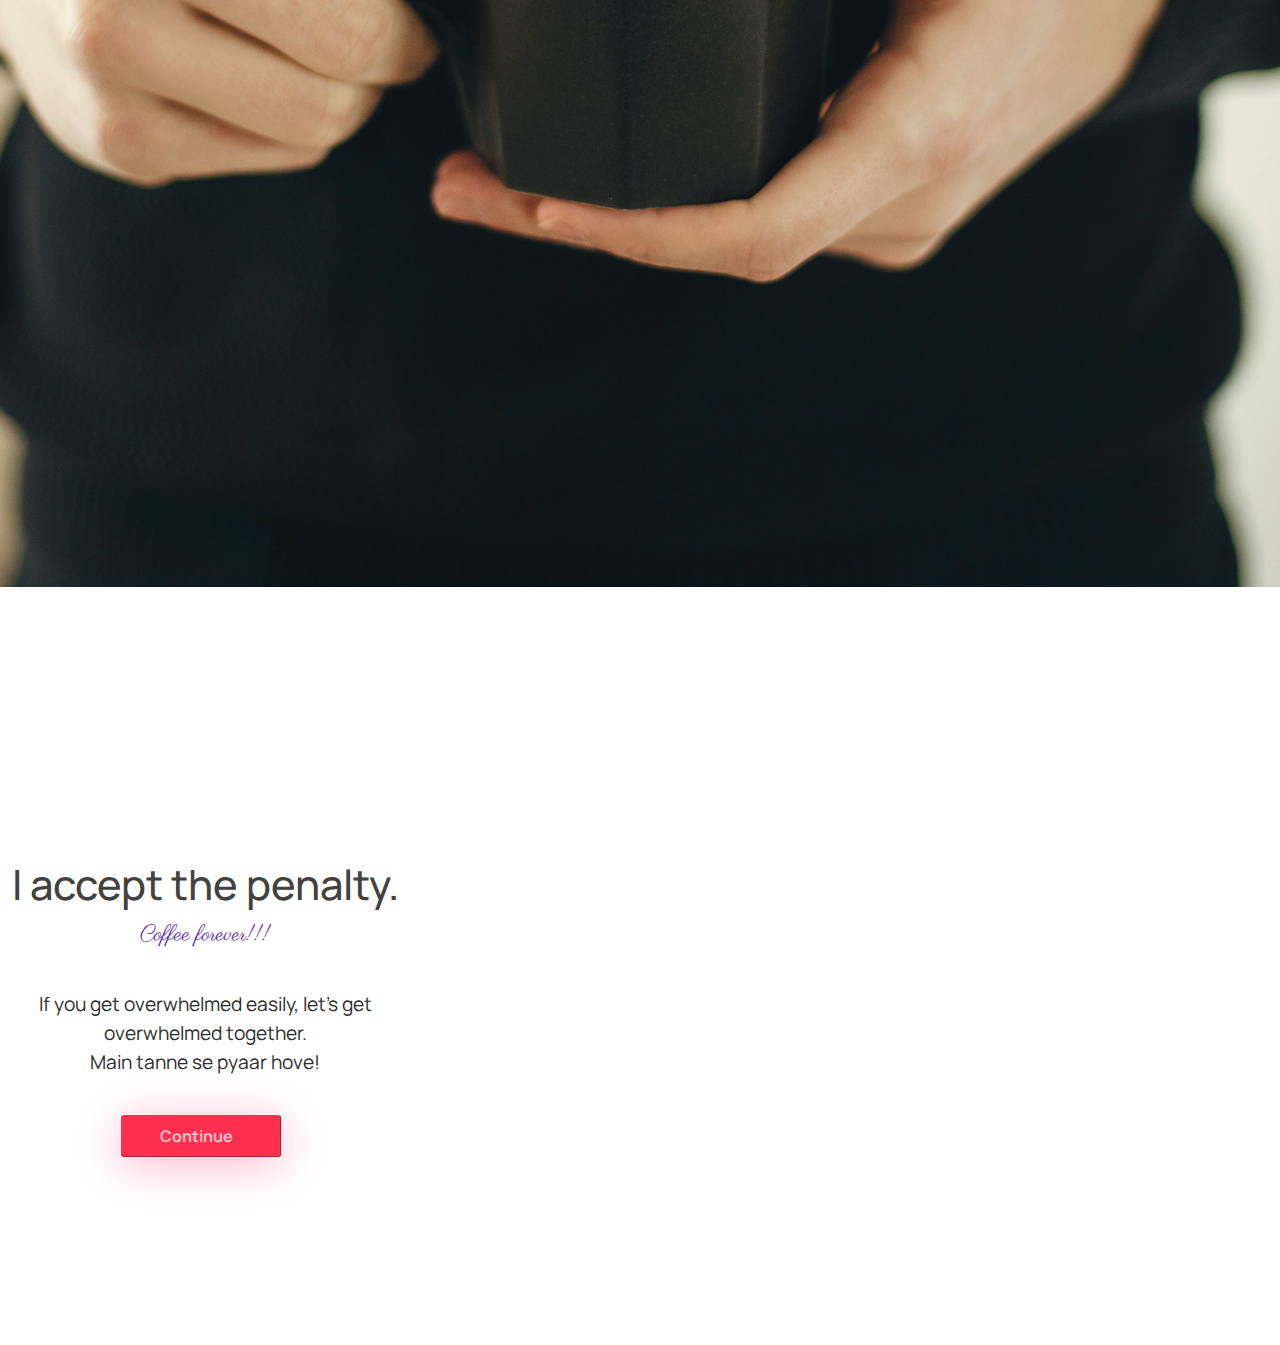
==== commit 02e7fbb9: "updated about page" ====
--- a/index.html
+++ b/index.html
@@ -92,7 +92,7 @@
             </div>
             <div class="col-sm-4 col-md-4 col-lg-4 text">
                 <h3>I have found the one - you.</h3>
-                <p class="parisienne-regular" style="font-weight:500; color: #5825aa;">
+                <p class="parisienne-regular" style="font-weight:500; color: #5825aa; font-size: 1.4rem;">
                     An extraordinary soul who sees the world through a lens that turns the ordinary into
                     something beautiful.
                 </p>
@@ -130,7 +130,7 @@
             </div>
             <div class="col-sm-4 col-md-4 col-lg-4 text">
                 <h3>I have fallen in love each day with you</h3>
-                <p class="parisienne-regular" style="font-weight:500; color: #5825aa;">
+                <p class="parisienne-regular" style="font-weight:500; color: #5825aa; font-size: 1.4rem;">
                     A brave and beautiful girl that likes to think out loud and question the norm.
                 </p>
                 <p>
@@ -176,7 +176,7 @@
             </div>
             <div class="col-sm-4 col-md-4 col-lg-4 text">
                 <h3>Let's grow together!</h3>
-                <p class="parisienne-regular" style="font-weight:500; color: #5825aa;">
+                <p class="parisienne-regular" style="font-weight:500; color: #5825aa; font-size: 1.4rem;">
                     The little things we do are something I cherish.
                 </p>
                 <p>
@@ -198,7 +198,7 @@
                 <h2>Your honor</h2>
                 <br clear="all">
             </div>
-            <div id="carouselExample" class="carousel slide">
+            <div id="carouselExample1" class="carousel slide">
                 <div class="carousel-inner">
                     <div class="carousel-item active">
                         <img src="./images/coffee2.jpg" class="d-block w-100" alt="...">
@@ -210,12 +210,12 @@
                         <img src="./images/coffee3.jpg" class="d-block w-100" alt="...">
                     </div>
                 </div>
-                <button class="carousel-control-prev" type="button" data-bs-target="#carouselExample"
+                <button class="carousel-control-prev" type="button" data-bs-target="#carouselExample1"
                     data-bs-slide="prev">
                     <span class="carousel-control-prev-icon" aria-hidden="true"></span>
                     <span class="visually-hidden">Previous</span>
                 </button>
-                <button class="carousel-control-next" type="button" data-bs-target="#carouselExample"
+                <button class="carousel-control-next" type="button" data-bs-target="#carouselExample1"
                     data-bs-slide="next">
                     <span class="carousel-control-next-icon" aria-hidden="true"></span>
                     <span class="visually-hidden">Next</span>
@@ -223,7 +223,7 @@
             </div>
             <div class="col-sm-4 col-md-4 col-lg-4 text">
                 <h3>I accept the penalty.</h3>
-                <p class="parisienne-regular" style="font-weight:500; color: #5825aa;">
+                <p class="parisienne-regular" style="font-weight:500; color: #5825aa; font-size: 1.4rem;">
                     Coffee forever!!!
                 </p>
                 <p>
@@ -235,7 +235,7 @@
             </div>
         </div>
     </div>
-    <!--Section about her 2-->
+    <!--Section about her 4-->
     <!-- FOOTER -->
     <footer class="floatLeft">
         <div class="my-container">
--- a/css/style.css
+++ b/css/style.css
@@ -152,6 +152,18 @@
     font-weight: bold;
 }
 
+.hero.about {
+    line-height: normal;
+    height: 150vh;
+    padding-top: 7vh;
+    padding-left: 4rem;
+    overflow: hidden;
+}
+
+.hero.about a {
+    text-decoration: none;
+}
+
 .myBtn {
     font-size: 1rem;
     font-weight: bold;
@@ -232,6 +244,15 @@
     overflow: hidden;
 }
 
+.row img {
+    width: 100%;
+    height: auto;
+    aspect-ratio: 1/1;
+    object-fit: cover;
+    object-position: center;
+    transition: 0.6s;
+    -webkit-transition: 0.6s;
+}
 
 .more img {
     width: 100%;
@@ -291,43 +312,4 @@
     /* float: left; */
     color: #000;
     margin-left: 1vw;
-}
-
-/* for letter and gallery html */
-.section {
-    max-height: fit-content;
-    width: 100vw;
-    /* background: url(../images/pic3.jpg) no-repeat center; */
-    /* background-size: cover !important; */
-    background: pink;
-    position: relative;
-    z-index: 1;
-    padding-top: 20vh;
-}
-
-.section:before {
-    background: linear-gradient(to bottom, rgba(0, 0, 0, 0.15), rgba(0, 0, 0, 0.4));
-}
-
-.paper {
-    z-index: 99;
-    /* background: #f8f8ba; */
-    background-color: rgb(243, 237, 153);
-    /* Fallback color */
-    background-color: rgba(243, 237, 153, 0.4);
-    /* Black w/opacity/see-through */
-    border: 3px solid #f1f1f1;
-    border-radius: 3px;
-    max-height: fit-content;
-    max-width: fit-content;
-    margin-left: 3vw;
-    margin-right: 3vw;
-    margin-bottom: 2vw;
-    padding-left: 3vw;
-    padding-right: 3vw;
-}
-
-.paper .text {
-    color: #000;
-    padding-bottom: 1rem;
 }--- a/css/responsive.css
+++ b/css/responsive.css
@@ -228,6 +228,12 @@
         color: #2b2b2b;
     }
 
+    .hero.about {
+        height: 100vh;
+        padding-top: 4.5vh;
+        padding-left: 5rem;
+    }
+
     .myBtn {
         font-size: 1rem;
         min-width: 10rem;
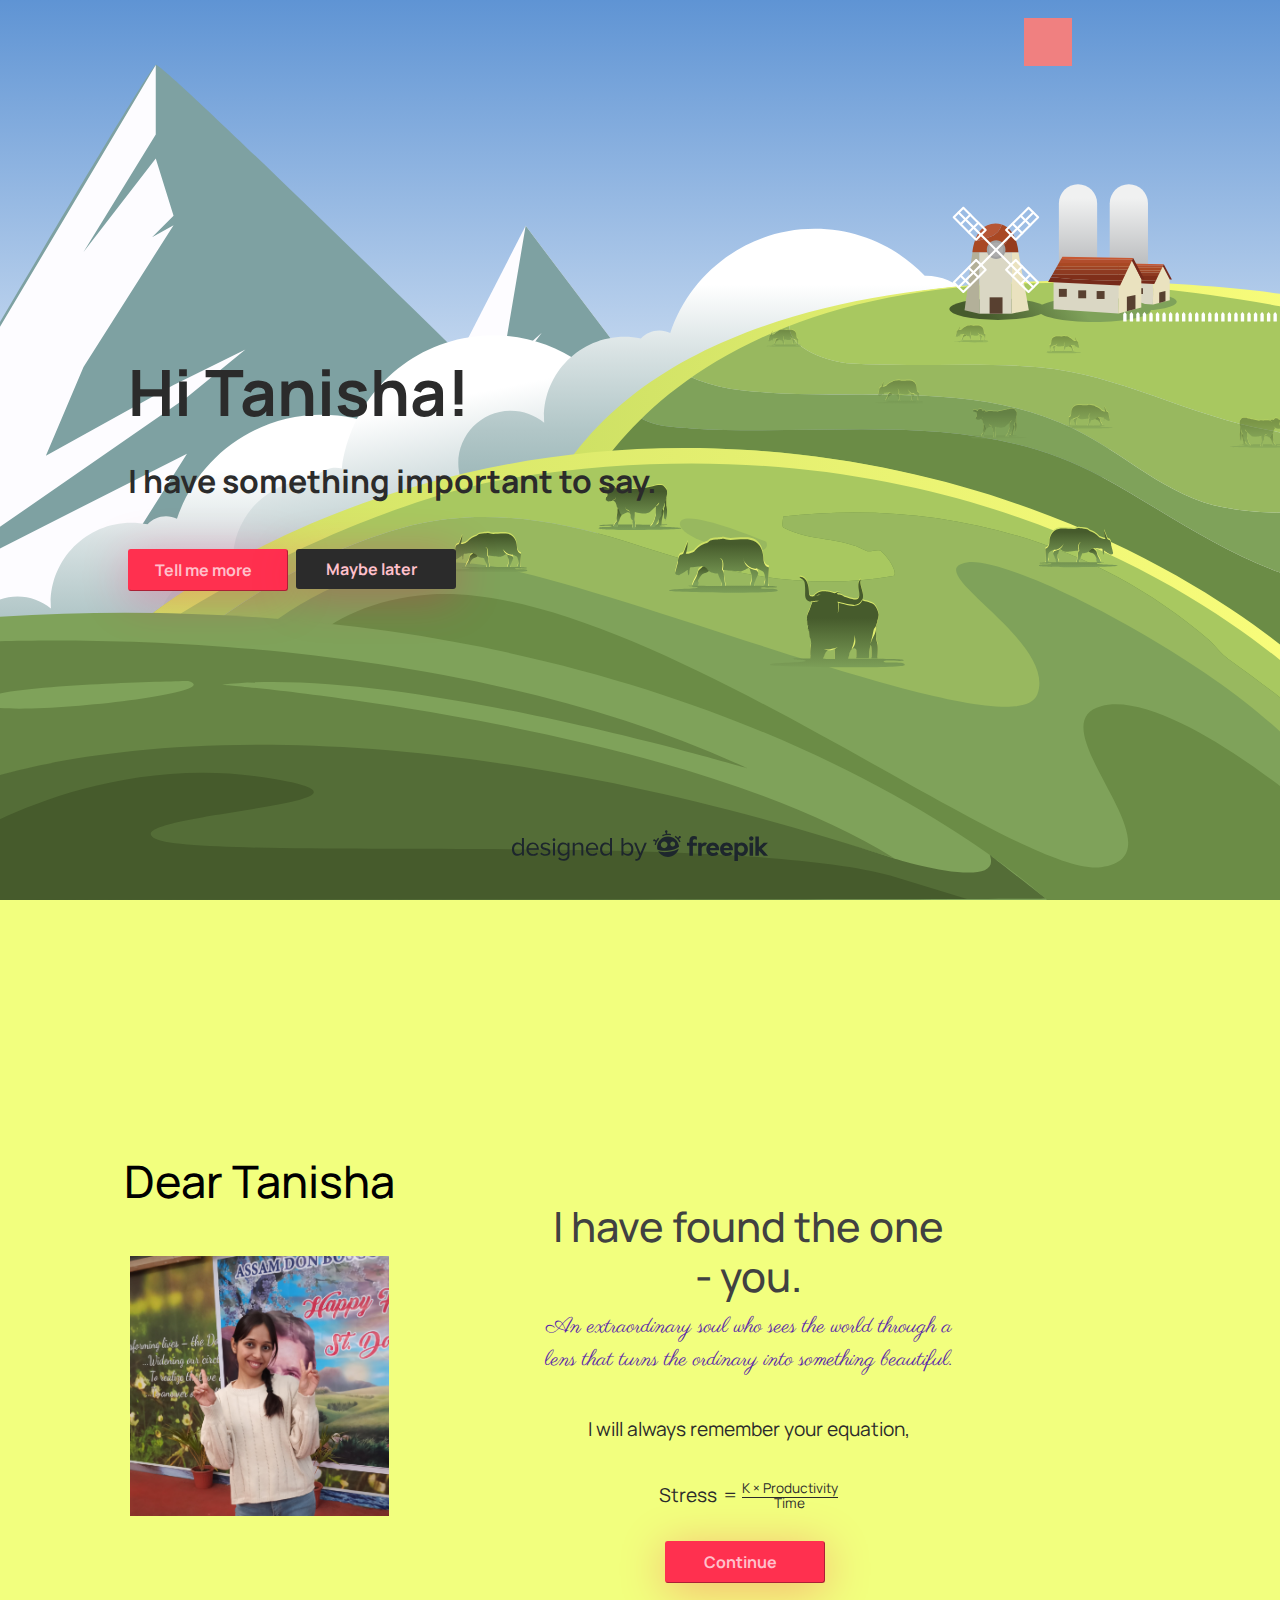
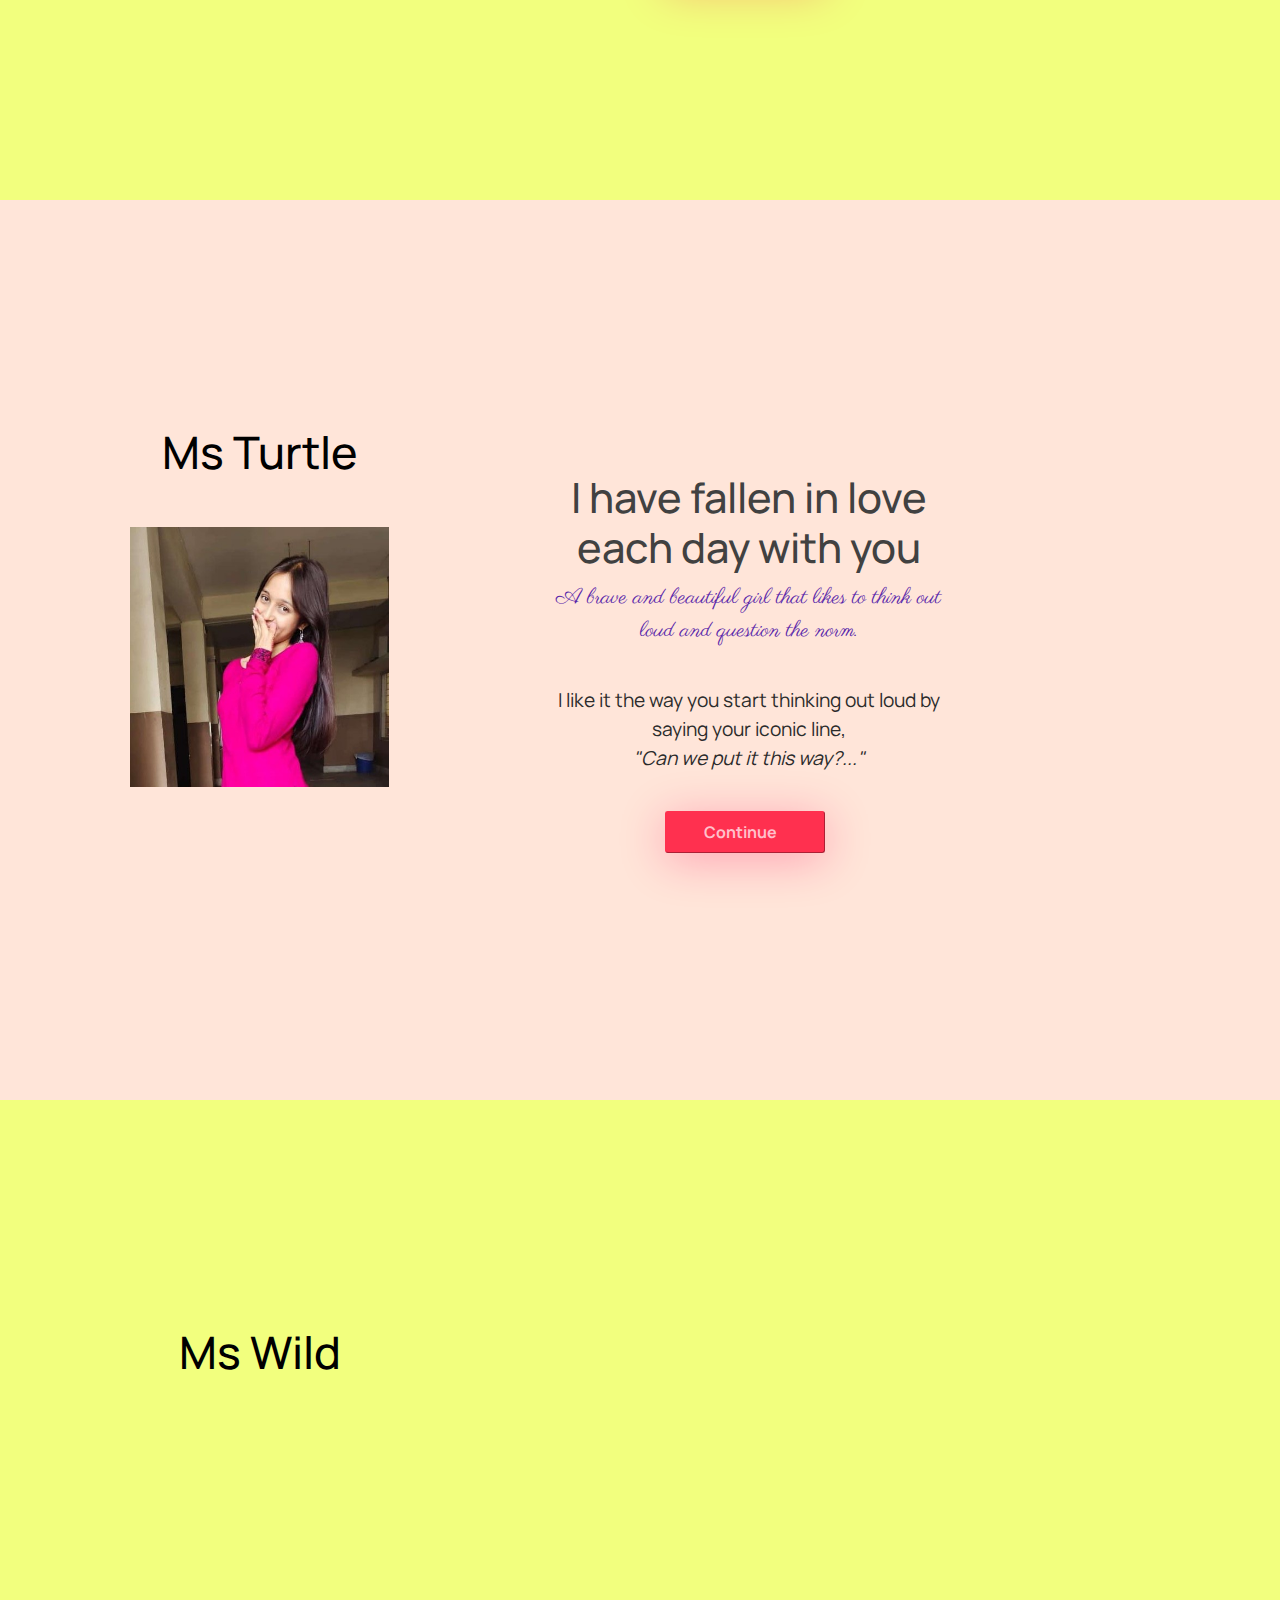
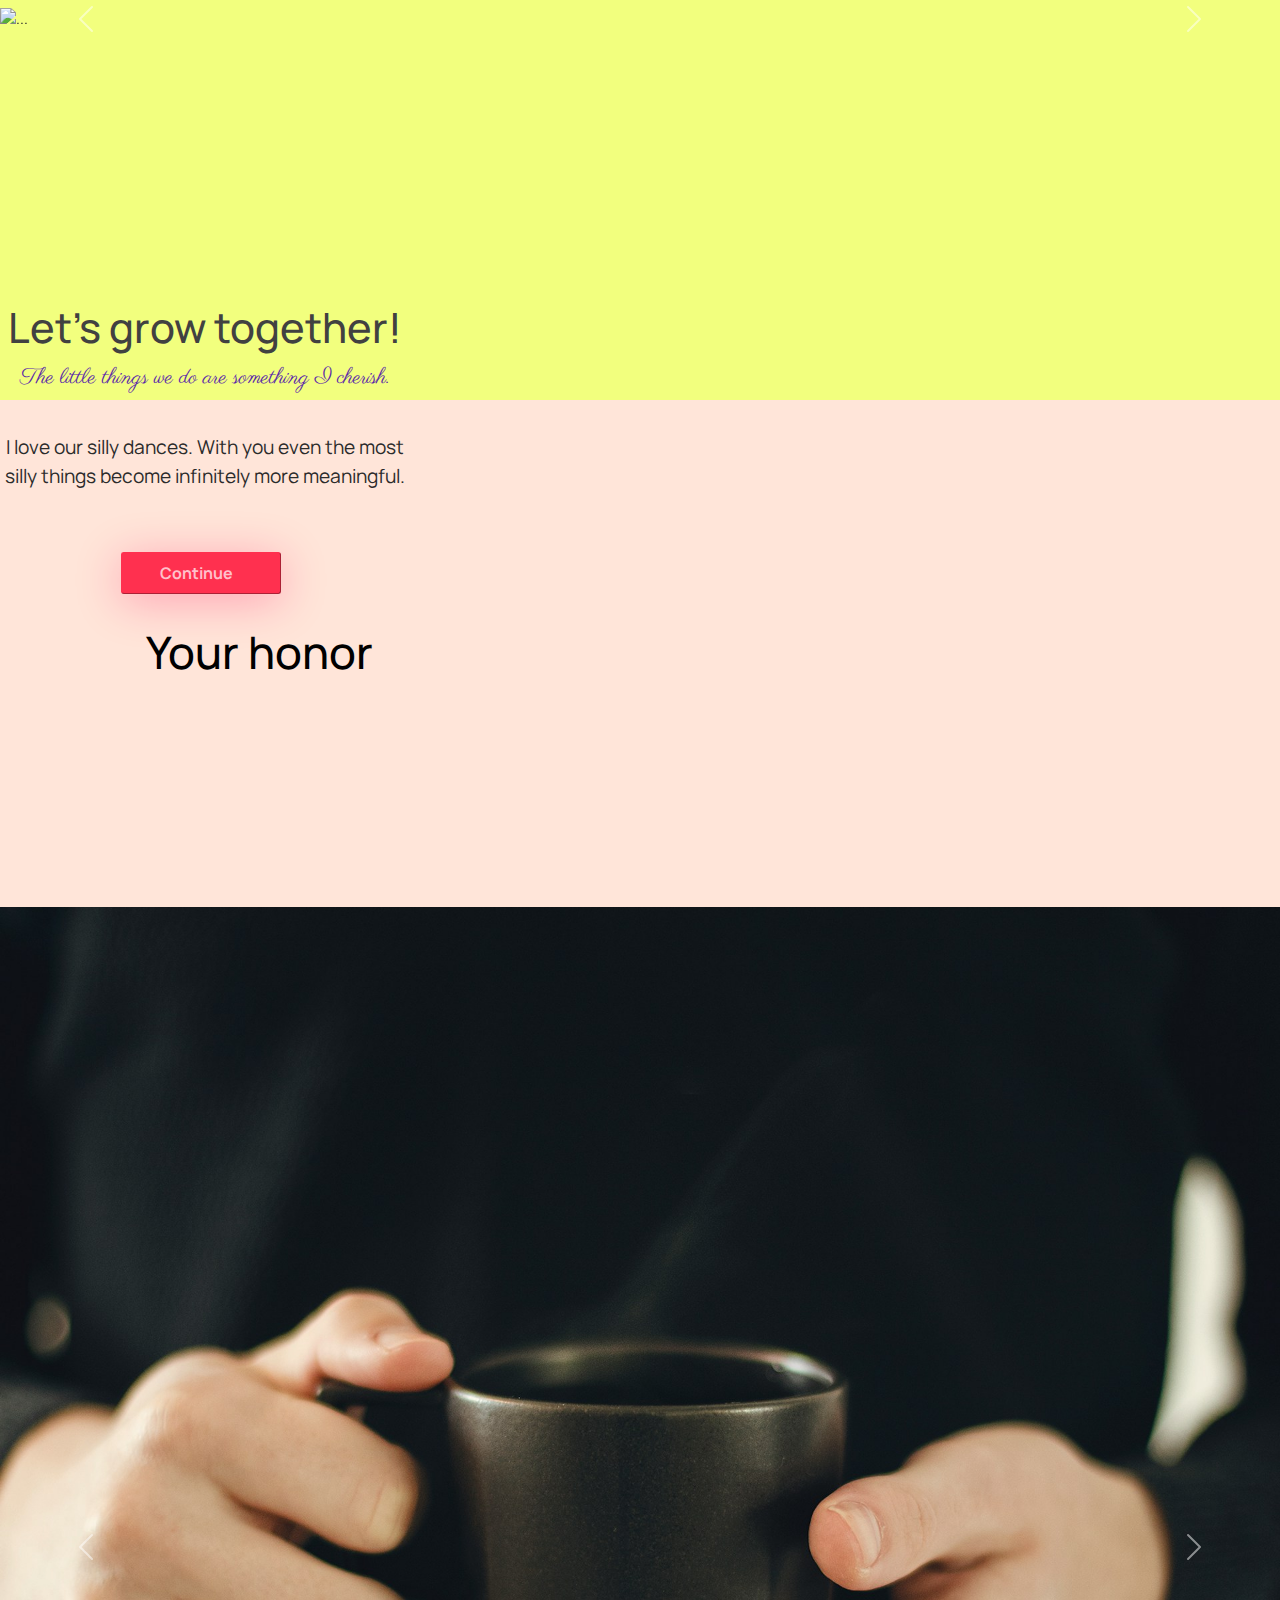
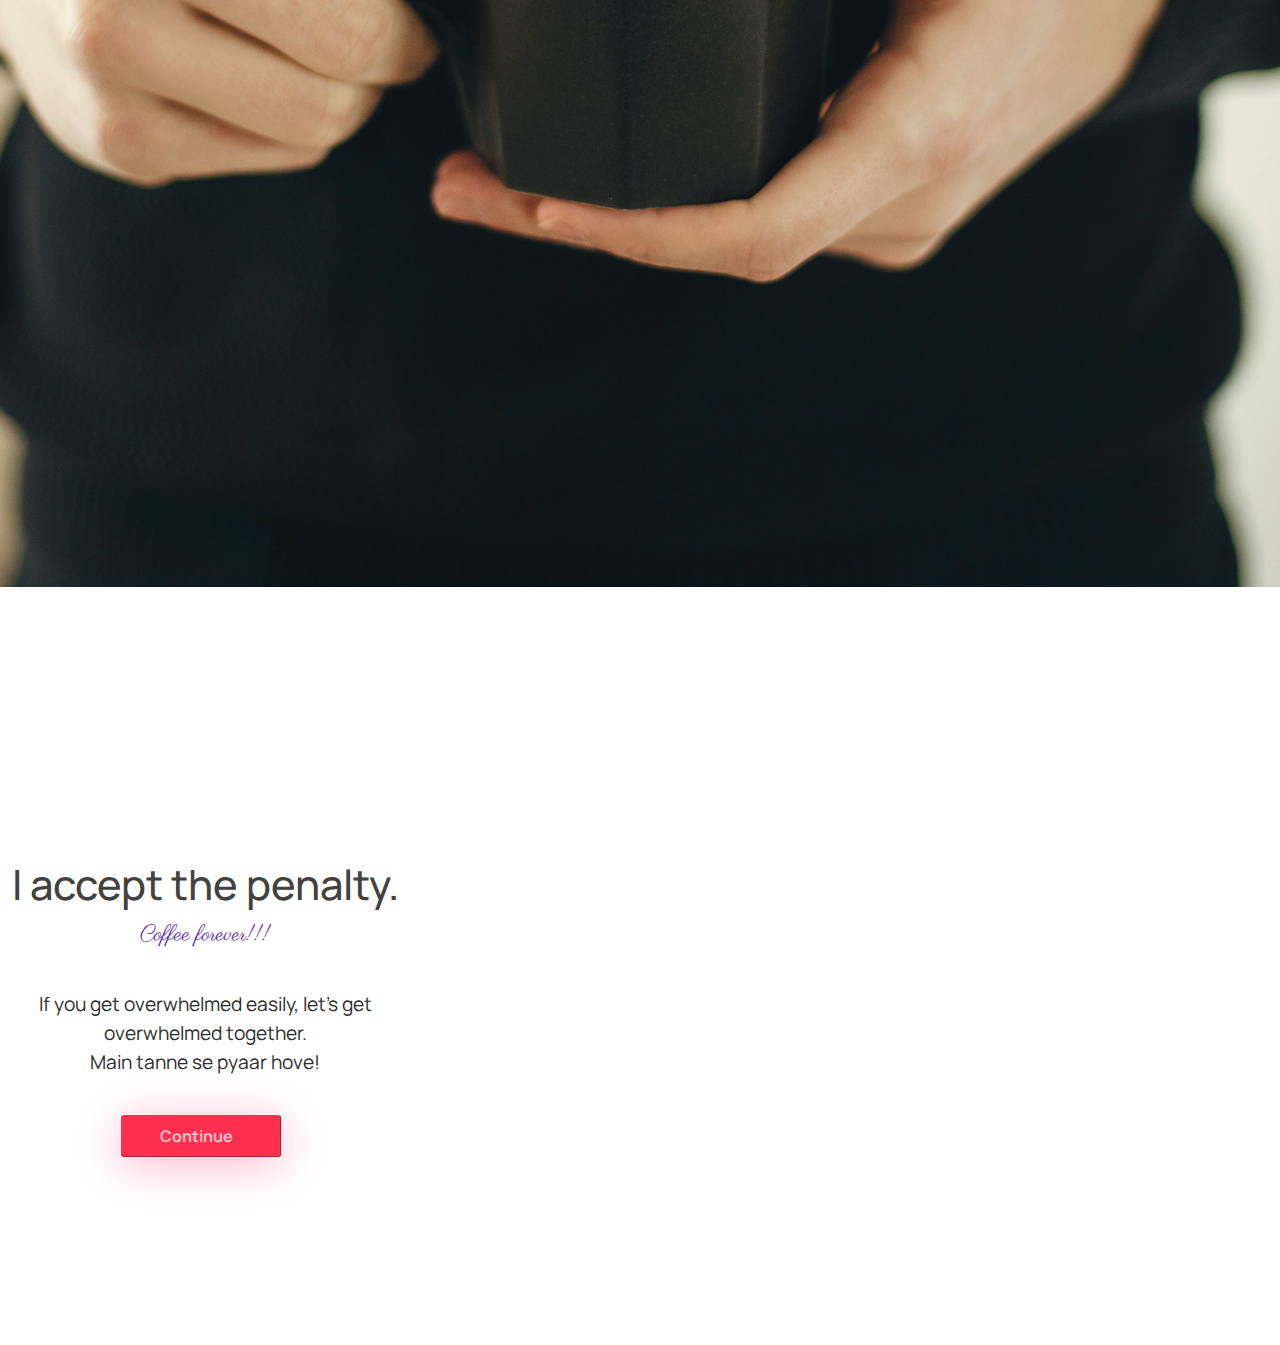
==== commit 92ece4ba: "minor" ====
--- a/index.html
+++ b/index.html
@@ -81,7 +81,7 @@
 
 
     <!--Section about her-->
-    <div class="container-fluid more" id="more">
+    <div class="container-fluid more d-flex align-items-center justify-content-center min-vh-100" id="more">
         <div class="row">
             <div class="col-sm-5 col-md-5 col-lg-5 text">
                 <h2>Dear Tanisha</h2>
@@ -119,7 +119,7 @@
     <!--Section about her-->
 
     <!--Section about her 2-->
-    <div class="container-fluid more" id="more-2" style="background: #FFE5D9;">
+    <div class="container-fluid more" id="more-2" style="background: #FFE5D9; height: 100vh;">
         <div class="row">
             <div class="col-sm-5 col-md-5 col-lg-5 text">
                 <h2>Ms Turtle</h2>
@@ -145,7 +145,7 @@
     <!--Section about her 2-->
 
     <!--Section about her 3-->
-    <div class="container-fluid more" id="more-3">
+    <div class="container-fluid more" id="more-3" style="height: 100vh;">
         <div class="row">
             <div class="col-sm-5 col-md-5 col-lg-5 text">
                 <h2>Ms Wild</h2>
@@ -192,7 +192,7 @@
     <!--Section about her 3-->
 
     <!--Section about her 4-->
-    <div class="container-fluid more" id="more-4" style="background: #FFE5D9;">
+    <div class="container-fluid more" id="more-4" style="background: #FFE5D9; height: 100vh;">
         <div class="row">
             <div class="col-sm-5 col-md-5 col-lg-5 text">
                 <h2>Your honor</h2>
--- a/css/style.css
+++ b/css/style.css
@@ -118,12 +118,13 @@
     z-index: 1;
     background: url(../images/plains.svg) no-repeat center;
     background-size: cover !important;
-    position: relative;
+    /* position: relative; */
     z-index: 1;
 }
 
 .hero .row {
     height: 60%;
+    width: 120%;
 }
 
 .hero .myCol {
@@ -154,11 +155,23 @@
 
 .hero.about {
     line-height: normal;
-    height: 150vh;
+    height: auto;
+    width: 100vw;
     padding-top: 7vh;
-    padding-left: 4rem;
+    padding-bottom: 3vh;
+    padding-left: 10%;
     overflow: hidden;
 }
+
+/* .hero.about.row {
+    width: 100%;
+} */
+
+/* .hero.about .me.card .hobby.card {
+    width: 80vw;
+    margin-left: auto;
+    margin-right: auto;
+} */
 
 .hero.about a {
     text-decoration: none;
@@ -195,7 +208,7 @@
 }
 
 .more {
-    height: 100vh;
+    height: auto;
     /* padding-top: 5vh;
     padding-left: 1rem;
     padding-right: 1rem; */
@@ -207,7 +220,7 @@
 }
 
 .more .row {
-    padding-top: 5rem;
+    padding-top: 2rem;
 }
 
 .more .text {
@@ -223,11 +236,11 @@
 
 .more .text h3 {
     color: #414141;
-    font-size: 1.4rem;
+    font-size: 1.2rem;
 }
 
 .more .text p {
-    font-size: 4.5vw;
+    font-size: 1rem;
     line-height: 150%;
     margin-bottom: 3vw;
 }
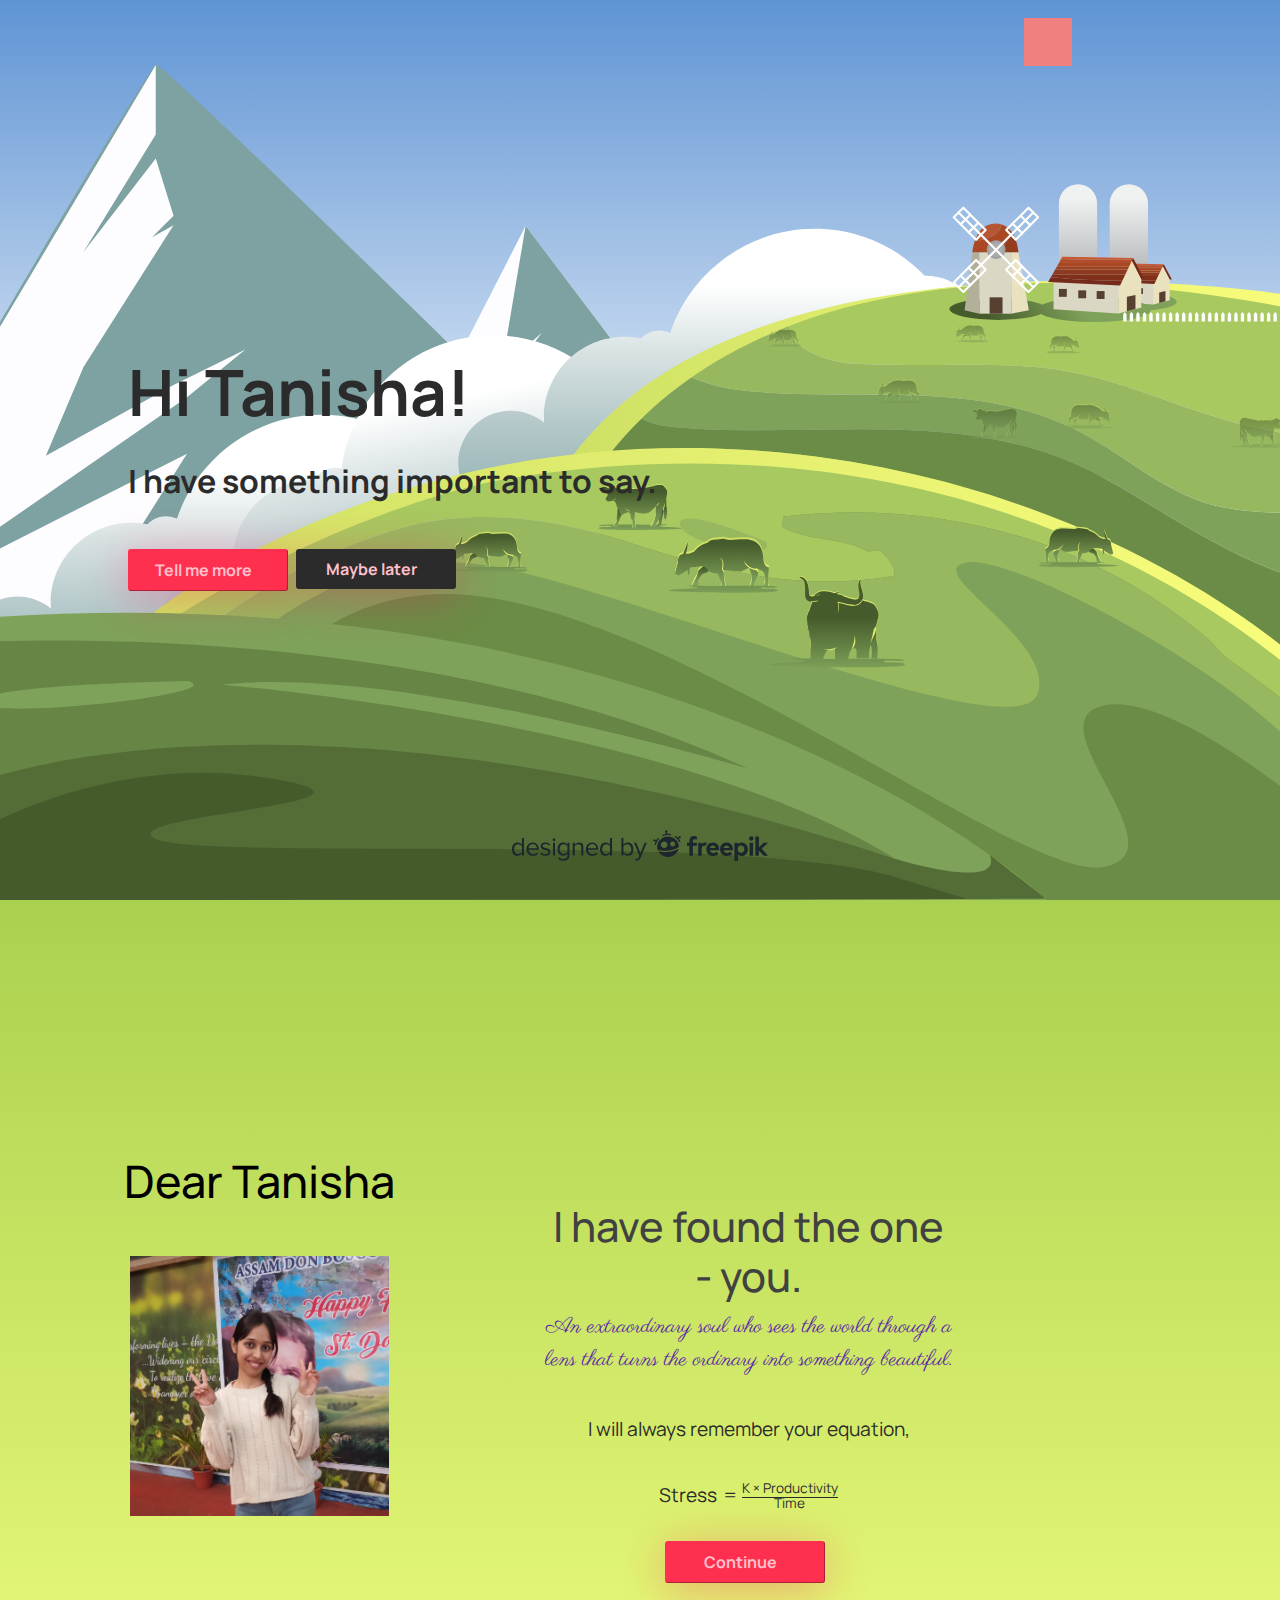
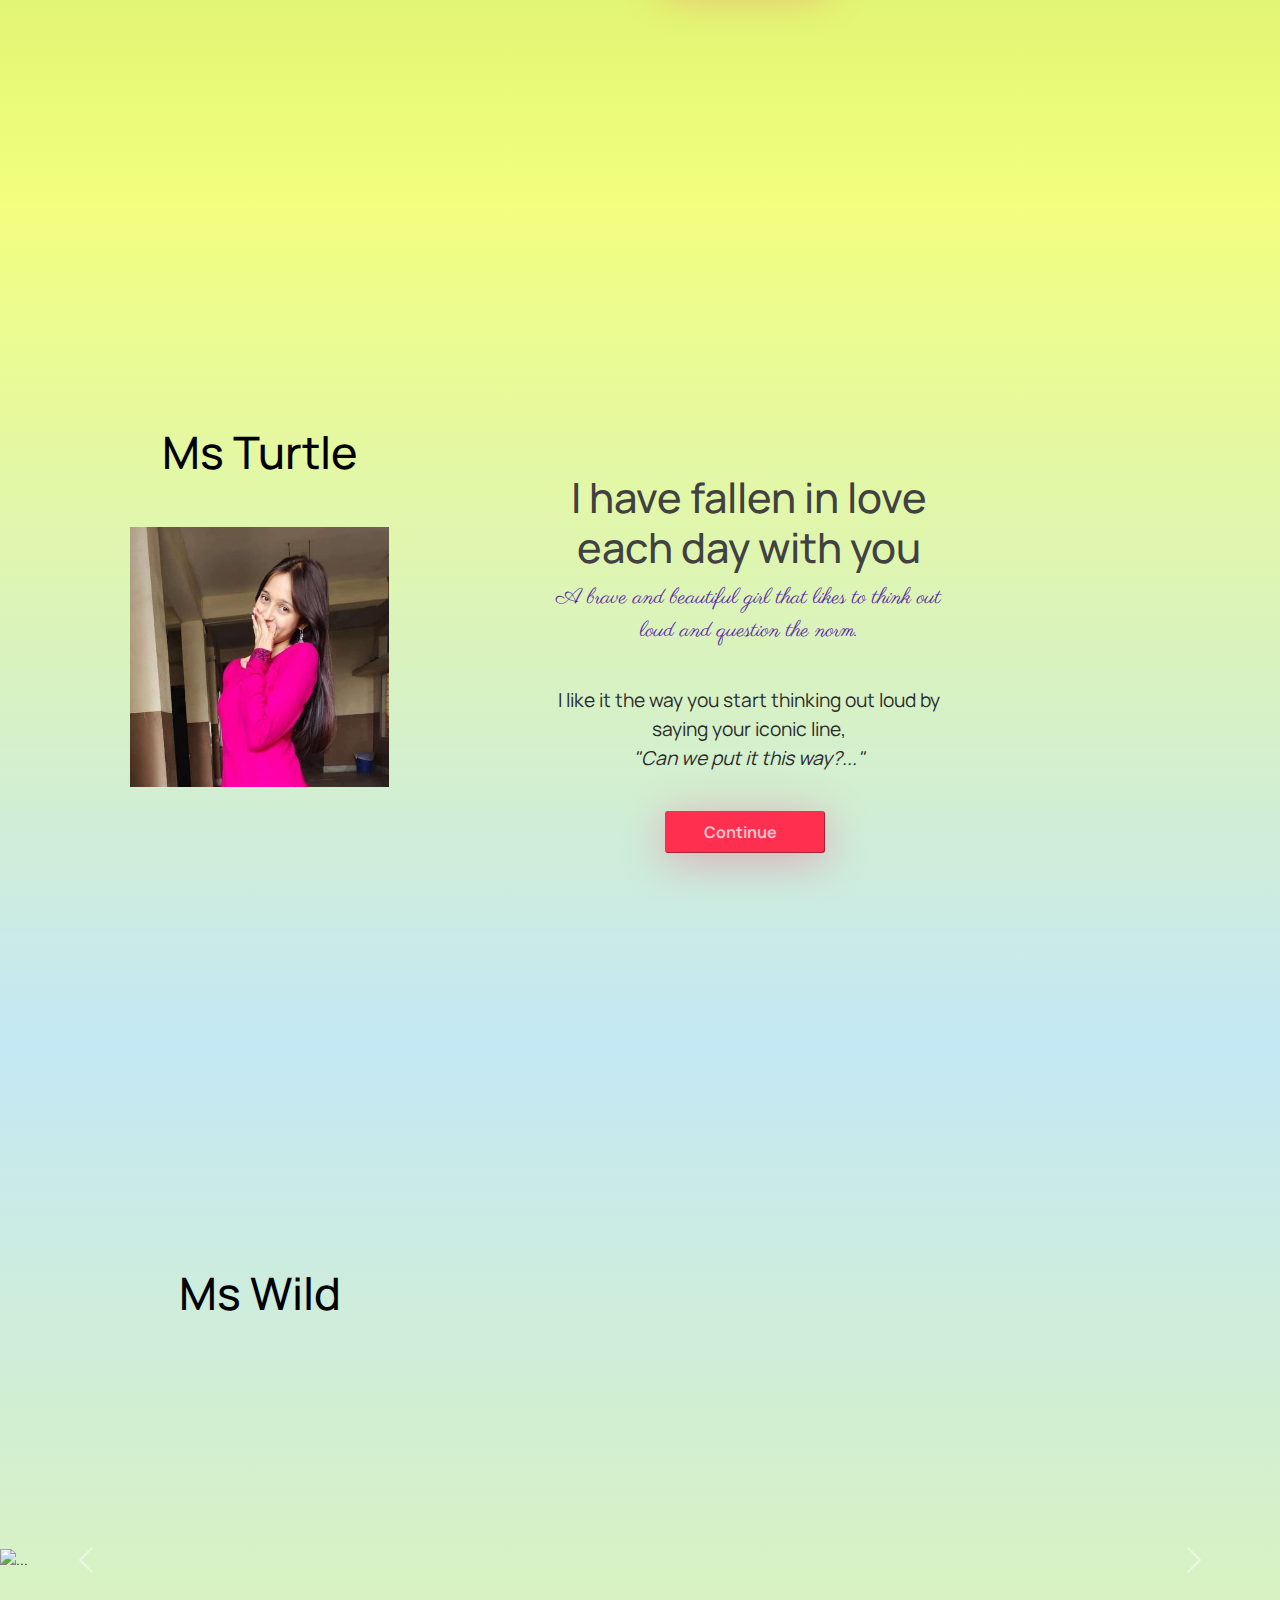
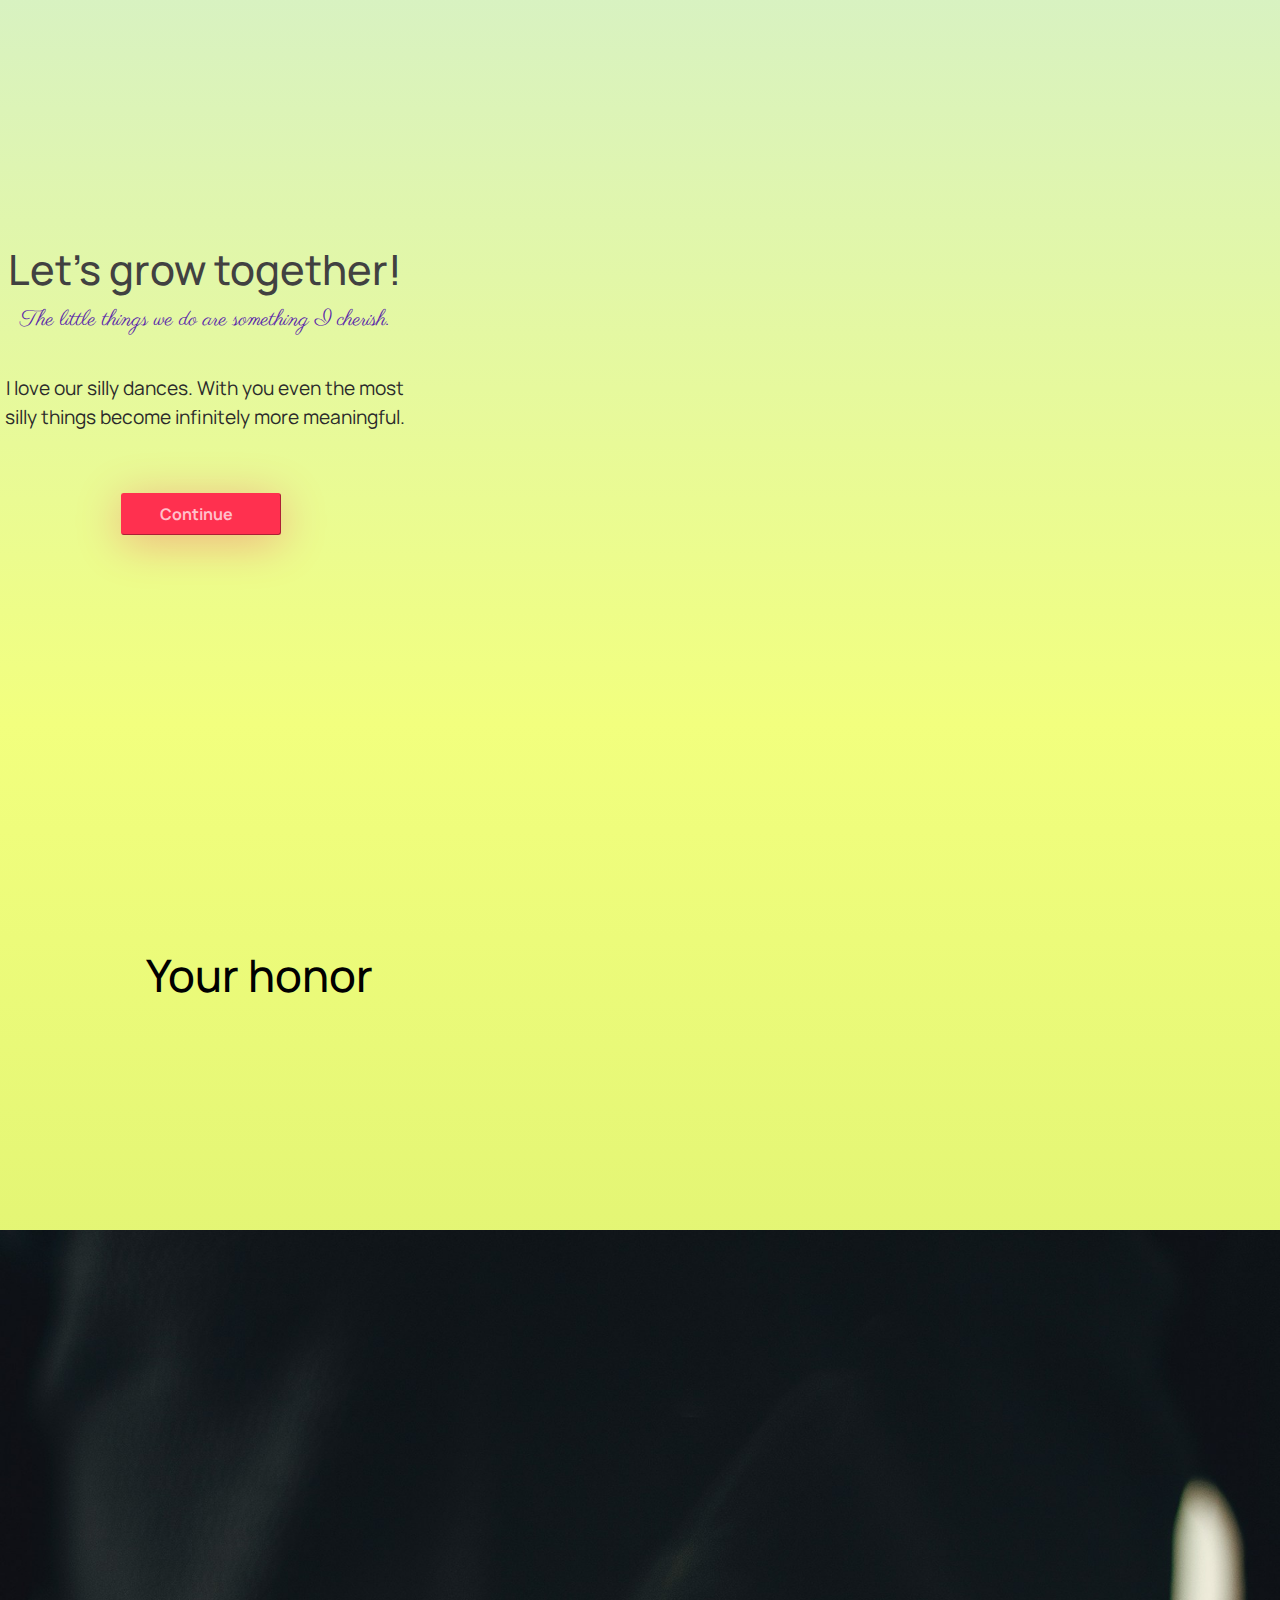
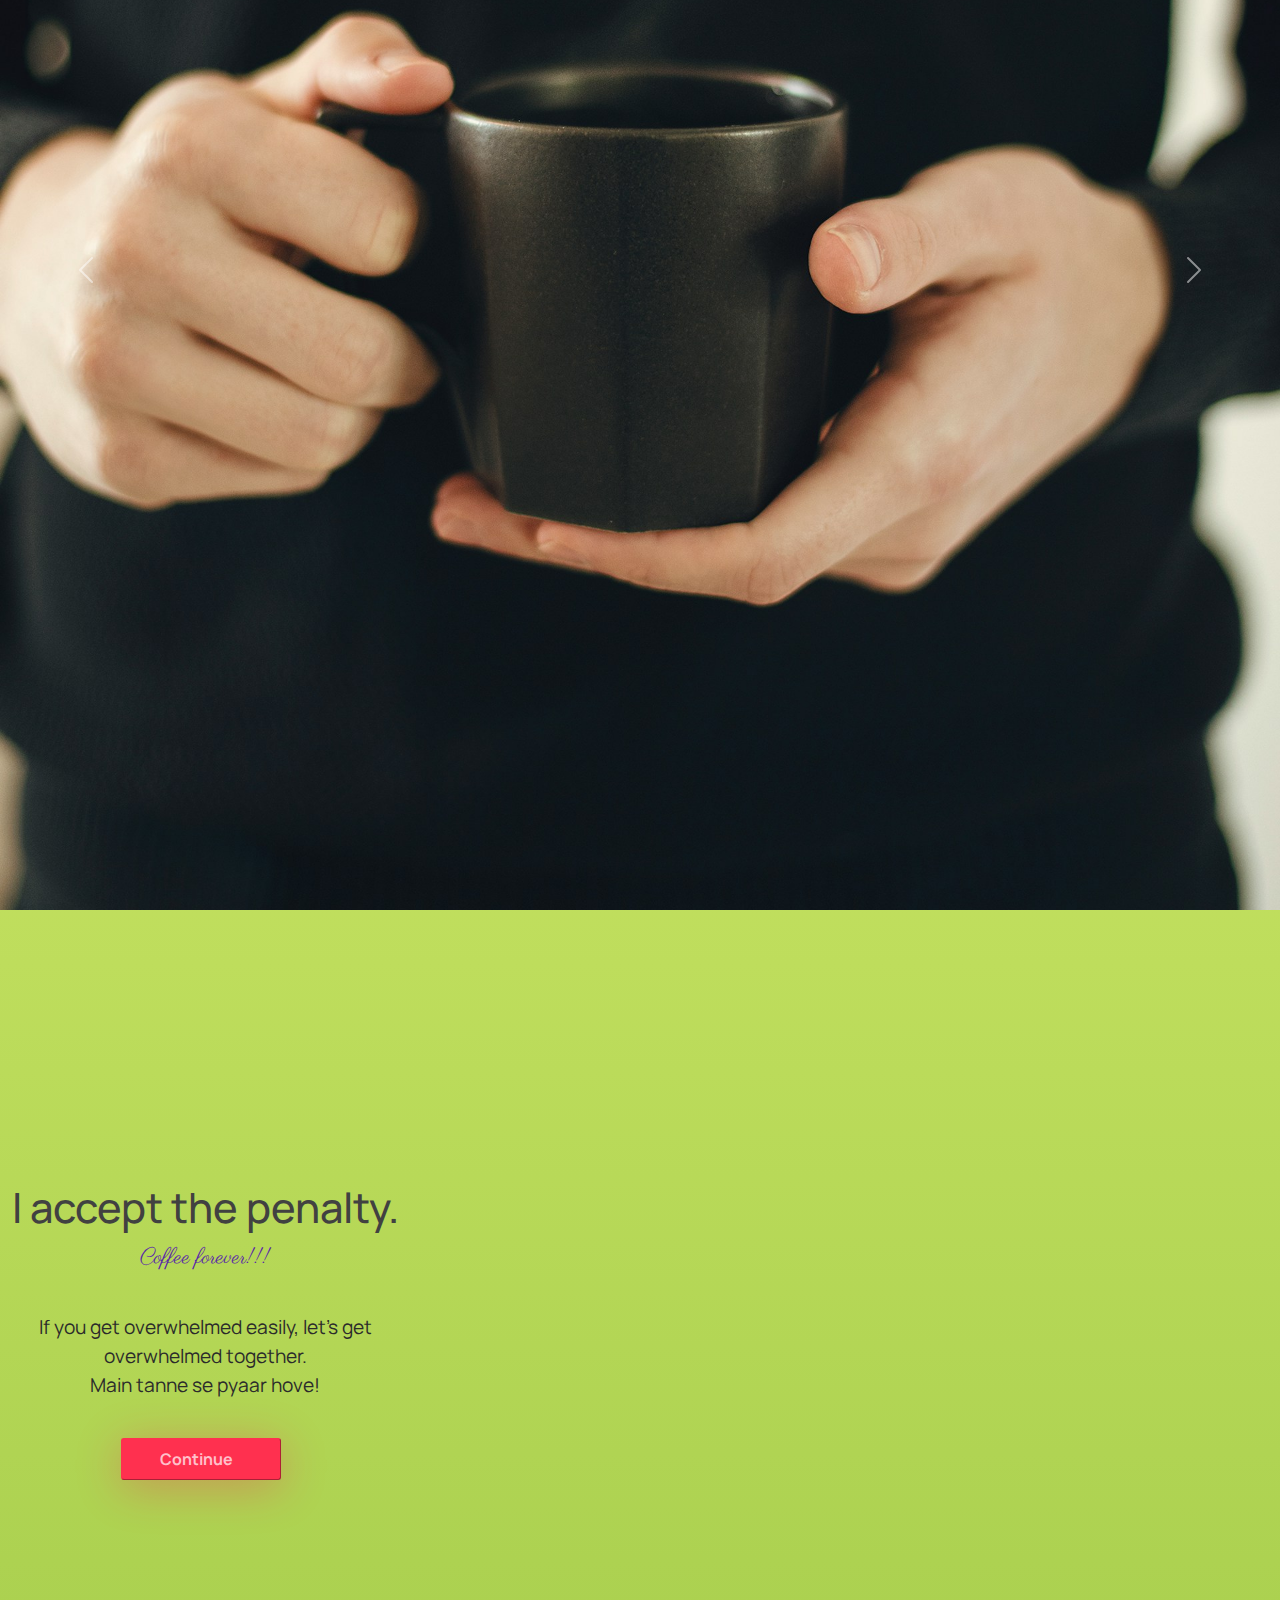
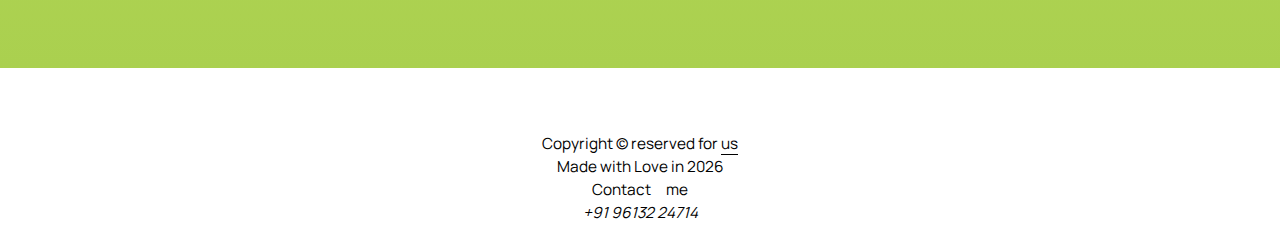
==== commit 844e5d4a: "changed flow design" ====
--- a/index.html
+++ b/index.html
@@ -58,7 +58,6 @@
     </header>
     <!--header section-->
 
-
     <!--hero section-->
 
     <div class="container-fluid hero">
@@ -67,7 +66,7 @@
                 <h1>Hi Tanisha!</h1>
                 <h3>I have something important to say.</h3>
                 <br clear="all">
-                <a href="#more" role="button" class="btn myBtn btn-primary btn-sm">Tell me more <span
+                <a href="#more-1" role="button" class="btn myBtn btn-primary btn-sm">Tell me more <span
                         class="fa-solid fa-angle-right"></span></a>
                 <a href="./heart/heart.html" role="button" class="btn myBtn btn-secondary btn-sm"
                     style="background: #2b2b2b; border: none;">Maybe later <span
@@ -78,164 +77,165 @@
     </div>
 
     <!--hero section-->
-
-
-    <!--Section about her-->
-    <div class="container-fluid more d-flex align-items-center justify-content-center min-vh-100" id="more">
-        <div class="row">
-            <div class="col-sm-5 col-md-5 col-lg-5 text">
-                <h2>Dear Tanisha</h2>
-                <br clear="all">
-
-                <img src="./images/meine_baby.jpeg" alt="her image">
-
-            </div>
-            <div class="col-sm-4 col-md-4 col-lg-4 text">
-                <h3>I have found the one - you.</h3>
-                <p class="parisienne-regular" style="font-weight:500; color: #5825aa; font-size: 1.4rem;">
-                    An extraordinary soul who sees the world through a lens that turns the ordinary into
-                    something beautiful.
-                </p>
-                <p>
-                    I will always remember your equation,
-                </p>
-                <math>
-                    <mrow>
-                        <mi>Stress</mi>
-                        <mo>=</mo>
-                        <mfrac>
-
-                            <mi>K × Productivity</mi>
-                            <mi>Time</mi>
-
-                        </mfrac>
-                    </mrow>
-                </math><br>
-                <a href="#more-2" role="button" class="btn myBtn btn-primary btn-sm">Continue <span
-                        class="fa-solid fa-angle-right"></span></a>
-            </div>
-        </div>
+    <div class="myPackager">
+        <!--Section about her-->
+        <div class="container-fluid more d-flex align-items-center justify-content-center min-vh-100" id="more-1">
+            <div class="row">
+                <div class="col-sm-5 col-md-5 col-lg-5 text">
+                    <h2>Dear Tanisha</h2>
+                    <br clear="all">
+
+                    <img src="./images/meine_baby.jpeg" alt="her image">
+
+                </div>
+                <div class="col-sm-4 col-md-4 col-lg-4 text">
+                    <h3>I have found the one - you.</h3>
+                    <p class="parisienne-regular" style="font-weight:500; color: #5825aa; font-size: 1.4rem;">
+                        An extraordinary soul who sees the world through a lens that turns the ordinary into
+                        something beautiful.
+                    </p>
+                    <p>
+                        I will always remember your equation,
+                    </p>
+                    <math>
+                        <mrow>
+                            <mi>Stress</mi>
+                            <mo>=</mo>
+                            <mfrac>
+
+                                <mi>K × Productivity</mi>
+                                <mi>Time</mi>
+
+                            </mfrac>
+                        </mrow>
+                    </math><br>
+                    <a href="#more-2" role="button" class="btn myBtn btn-primary btn-sm">Continue <span
+                            class="fa-solid fa-angle-right"></span></a>
+                </div>
+            </div>
+        </div>
+        <!--Section about her-->
+
+        <!--Section about her 2-->
+        <div class="container-fluid more" id="more-2">
+            <div class="row">
+                <div class="col-sm-5 col-md-5 col-lg-5 text">
+                    <h2>Ms Turtle</h2>
+                    <br clear="all">
+
+                    <img class="top" src="./images/msTurtle.jpeg" alt="her image">
+
+                </div>
+                <div class="col-sm-4 col-md-4 col-lg-4 text">
+                    <h3>I have fallen in love each day with you</h3>
+                    <p class="parisienne-regular" style="font-weight:500; color: #5825aa; font-size: 1.4rem;">
+                        A brave and beautiful girl that likes to think out loud and question the norm.
+                    </p>
+                    <p>
+                        I like it the way you start thinking out
+                        loud by saying your iconic line, <br> <i>"Can we put it this way?..."</i>
+                    </p>
+                    <a href="#more-3" role="button" class="btn myBtn btn-primary btn-sm">Continue <span
+                            class="fa-solid fa-angle-right"></span></a>
+                </div>
+            </div>
+        </div>
+        <!--Section about her 2-->
+
+        <!--Section about her 3-->
+        <div class="container-fluid more" id="more-3">
+            <div class="row">
+                <div class="col-sm-5 col-md-5 col-lg-5 text">
+                    <h2>Ms Wild</h2>
+                    <br clear="all">
+                </div>
+                <div id="carouselExample" class="carousel slide">
+                    <div class="carousel-inner">
+                        <div class="carousel-item active">
+                            <img class="top" src="./images/us3.jpg" class="d-block w-100" alt="...">
+                        </div>
+                        <div class="carousel-item">
+                            <img class="top" src="./images/us2.jpg" class="d-block w-100" alt="...">
+                        </div>
+                        <div class="carousel-item">
+                            <img class="top" src="./images/us1.jpg" class="d-block w-100" alt="...">
+                        </div>
+                    </div>
+                    <button class="carousel-control-prev" type="button" data-bs-target="#carouselExample"
+                        data-bs-slide="prev">
+                        <span class="carousel-control-prev-icon" aria-hidden="true"></span>
+                        <span class="visually-hidden">Previous</span>
+                    </button>
+                    <button class="carousel-control-next" type="button" data-bs-target="#carouselExample"
+                        data-bs-slide="next">
+                        <span class="carousel-control-next-icon" aria-hidden="true"></span>
+                        <span class="visually-hidden">Next</span>
+                    </button>
+                </div>
+                <div class="col-sm-4 col-md-4 col-lg-4 text">
+                    <h3>Let's grow together!</h3>
+                    <p class="parisienne-regular" style="font-weight:500; color: #5825aa; font-size: 1.4rem;">
+                        The little things we do are something I cherish.
+                    </p>
+                    <p>
+                        I love our silly dances. With you even the most silly things
+                        become infinitely more meaningful.
+                    </p>
+                    <br>
+                    <a href="#more-4" role="button" class="btn myBtn btn-primary btn-sm">Continue <span
+                            class="fa-solid fa-angle-right"></span></a>
+                </div>
+            </div>
+        </div>
+        <!--Section about her 3-->
+
+        <!--Section about her 4-->
+        <div class="container-fluid more" id="more-4">
+            <div class="row">
+                <div class="col-sm-5 col-md-5 col-lg-5 text">
+                    <h2>Your honor</h2>
+                    <br clear="all">
+                </div>
+                <div id="carouselExample1" class="carousel slide">
+                    <div class="carousel-inner">
+                        <div class="carousel-item active">
+                            <img src="./images/coffee2.jpg" class="d-block w-100" alt="...">
+                        </div>
+                        <div class="carousel-item">
+                            <img src="./images/coffee1.jpg" class="d-block w-100" alt="...">
+                        </div>
+                        <div class="carousel-item">
+                            <img src="./images/coffee3.jpg" class="d-block w-100" alt="...">
+                        </div>
+                    </div>
+                    <button class="carousel-control-prev" type="button" data-bs-target="#carouselExample1"
+                        data-bs-slide="prev">
+                        <span class="carousel-control-prev-icon" aria-hidden="true"></span>
+                        <span class="visually-hidden">Previous</span>
+                    </button>
+                    <button class="carousel-control-next" type="button" data-bs-target="#carouselExample1"
+                        data-bs-slide="next">
+                        <span class="carousel-control-next-icon" aria-hidden="true"></span>
+                        <span class="visually-hidden">Next</span>
+                    </button>
+                </div>
+                <div class="col-sm-4 col-md-4 col-lg-4 text">
+                    <h3>I accept the penalty.</h3>
+                    <p class="parisienne-regular" style="font-weight:500; color: #5825aa; font-size: 1.4rem;">
+                        Coffee forever!!!
+                    </p>
+                    <p>
+                        If you get overwhelmed easily, let's get overwhelmed together. <br>
+                        Main tanne se pyaar hove!
+                    </p>
+                    <a href="./pages/counter.html" role="button" class="btn myBtn btn-primary btn-sm">Continue <span
+                            class="fa-solid fa-angle-right"></span></a>
+                </div>
+            </div>
+        </div>
+        <!--Section about her 4-->
     </div>
-    <!--Section about her-->
-
-    <!--Section about her 2-->
-    <div class="container-fluid more" id="more-2" style="background: #FFE5D9; height: 100vh;">
-        <div class="row">
-            <div class="col-sm-5 col-md-5 col-lg-5 text">
-                <h2>Ms Turtle</h2>
-                <br clear="all">
-
-                <img class="top" src="./images/msTurtle.jpeg" alt="her image">
-
-            </div>
-            <div class="col-sm-4 col-md-4 col-lg-4 text">
-                <h3>I have fallen in love each day with you</h3>
-                <p class="parisienne-regular" style="font-weight:500; color: #5825aa; font-size: 1.4rem;">
-                    A brave and beautiful girl that likes to think out loud and question the norm.
-                </p>
-                <p>
-                    I like it the way you start thinking out
-                    loud by saying your iconic line, <br> <i>"Can we put it this way?..."</i>
-                </p>
-                <a href="#more-3" role="button" class="btn myBtn btn-primary btn-sm">Continue <span
-                        class="fa-solid fa-angle-right"></span></a>
-            </div>
-        </div>
-    </div>
-    <!--Section about her 2-->
-
-    <!--Section about her 3-->
-    <div class="container-fluid more" id="more-3" style="height: 100vh;">
-        <div class="row">
-            <div class="col-sm-5 col-md-5 col-lg-5 text">
-                <h2>Ms Wild</h2>
-                <br clear="all">
-            </div>
-            <div id="carouselExample" class="carousel slide">
-                <div class="carousel-inner">
-                    <div class="carousel-item active">
-                        <img class="top" src="./images/us3.jpg" class="d-block w-100" alt="...">
-                    </div>
-                    <div class="carousel-item">
-                        <img class="top" src="./images/us2.jpg" class="d-block w-100" alt="...">
-                    </div>
-                    <div class="carousel-item">
-                        <img class="top" src="./images/us1.jpg" class="d-block w-100" alt="...">
-                    </div>
-                </div>
-                <button class="carousel-control-prev" type="button" data-bs-target="#carouselExample"
-                    data-bs-slide="prev">
-                    <span class="carousel-control-prev-icon" aria-hidden="true"></span>
-                    <span class="visually-hidden">Previous</span>
-                </button>
-                <button class="carousel-control-next" type="button" data-bs-target="#carouselExample"
-                    data-bs-slide="next">
-                    <span class="carousel-control-next-icon" aria-hidden="true"></span>
-                    <span class="visually-hidden">Next</span>
-                </button>
-            </div>
-            <div class="col-sm-4 col-md-4 col-lg-4 text">
-                <h3>Let's grow together!</h3>
-                <p class="parisienne-regular" style="font-weight:500; color: #5825aa; font-size: 1.4rem;">
-                    The little things we do are something I cherish.
-                </p>
-                <p>
-                    I love our silly dances. With you even the most silly things
-                    become infinitely more meaningful.
-                </p>
-                <br>
-                <a href="#more-4" role="button" class="btn myBtn btn-primary btn-sm">Continue <span
-                        class="fa-solid fa-angle-right"></span></a>
-            </div>
-        </div>
-    </div>
-    <!--Section about her 3-->
-
-    <!--Section about her 4-->
-    <div class="container-fluid more" id="more-4" style="background: #FFE5D9; height: 100vh;">
-        <div class="row">
-            <div class="col-sm-5 col-md-5 col-lg-5 text">
-                <h2>Your honor</h2>
-                <br clear="all">
-            </div>
-            <div id="carouselExample1" class="carousel slide">
-                <div class="carousel-inner">
-                    <div class="carousel-item active">
-                        <img src="./images/coffee2.jpg" class="d-block w-100" alt="...">
-                    </div>
-                    <div class="carousel-item">
-                        <img src="./images/coffee1.jpg" class="d-block w-100" alt="...">
-                    </div>
-                    <div class="carousel-item">
-                        <img src="./images/coffee3.jpg" class="d-block w-100" alt="...">
-                    </div>
-                </div>
-                <button class="carousel-control-prev" type="button" data-bs-target="#carouselExample1"
-                    data-bs-slide="prev">
-                    <span class="carousel-control-prev-icon" aria-hidden="true"></span>
-                    <span class="visually-hidden">Previous</span>
-                </button>
-                <button class="carousel-control-next" type="button" data-bs-target="#carouselExample1"
-                    data-bs-slide="next">
-                    <span class="carousel-control-next-icon" aria-hidden="true"></span>
-                    <span class="visually-hidden">Next</span>
-                </button>
-            </div>
-            <div class="col-sm-4 col-md-4 col-lg-4 text">
-                <h3>I accept the penalty.</h3>
-                <p class="parisienne-regular" style="font-weight:500; color: #5825aa; font-size: 1.4rem;">
-                    Coffee forever!!!
-                </p>
-                <p>
-                    If you get overwhelmed easily, let's get overwhelmed together. <br>
-                    Main tanne se pyaar hove!
-                </p>
-                <a href="./pages/counter.html" role="button" class="btn myBtn btn-primary btn-sm">Continue <span
-                        class="fa-solid fa-angle-right"></span></a>
-            </div>
-        </div>
-    </div>
-    <!--Section about her 4-->
+
     <!-- FOOTER -->
     <footer class="floatLeft">
         <div class="my-container">
--- a/css/style.css
+++ b/css/style.css
@@ -207,6 +207,13 @@
     box-shadow: 0px 7px 46px 0px rgba(255, 1, 86, 0.603);
 }
 
+.myPackager {
+    width: 100%;
+    padding-left: auto;
+    padding-right: auto;
+    height: auto;
+}
+
 .more {
     height: auto;
     /* padding-top: 5vh;
@@ -216,7 +223,22 @@
     margin-left: auto;
     margin-right: auto;
     padding: 5vh;
-    background: #f2ff7e;
+}
+
+#more-1 {
+    background: linear-gradient(180deg, #aad04f, #f2ff7e);
+}
+
+#more-2 {
+    background: linear-gradient(180deg, #f2ff7e, #c4e8f5);
+}
+
+#more-3 {
+    background: linear-gradient(180deg, #c4e8f5, #f2ff7e);
+}
+
+#more-4 {
+    background: linear-gradient(180deg, #f2ff7e, #aad04f);
 }
 
 .more .row {
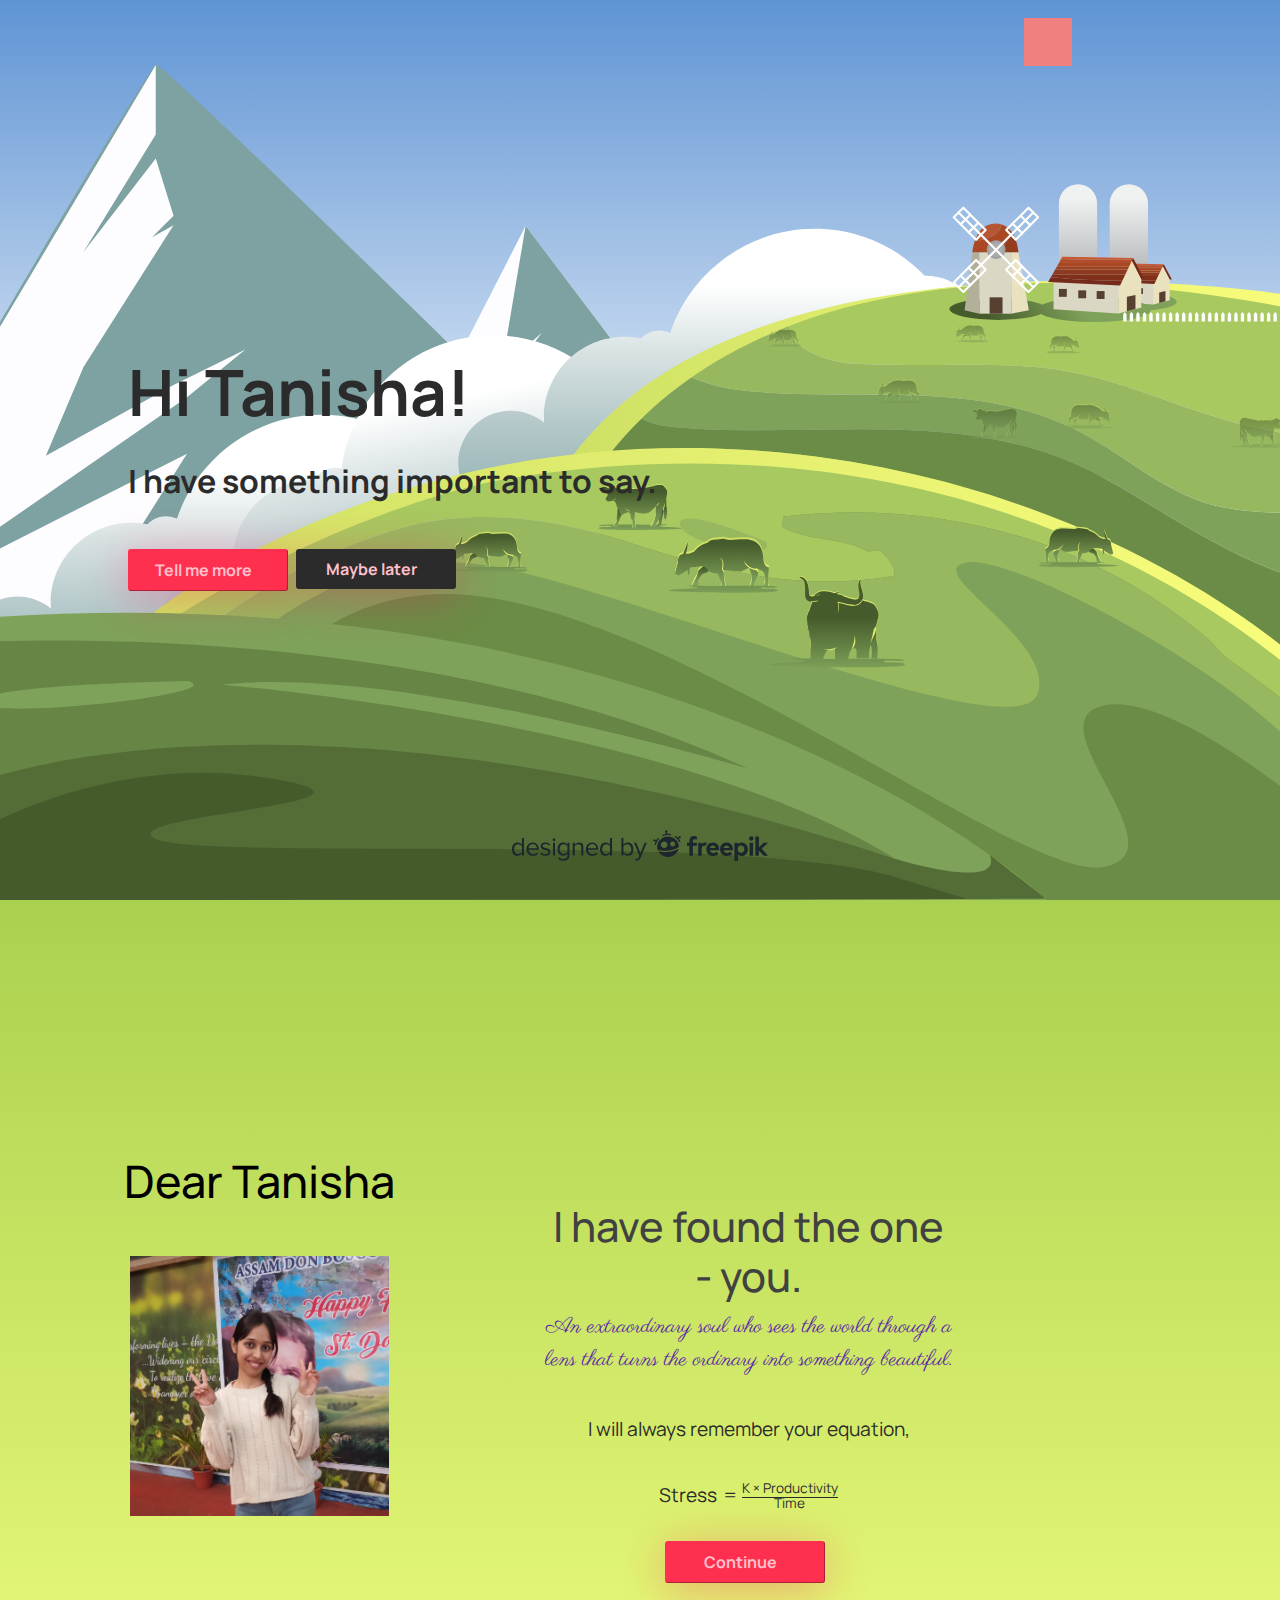
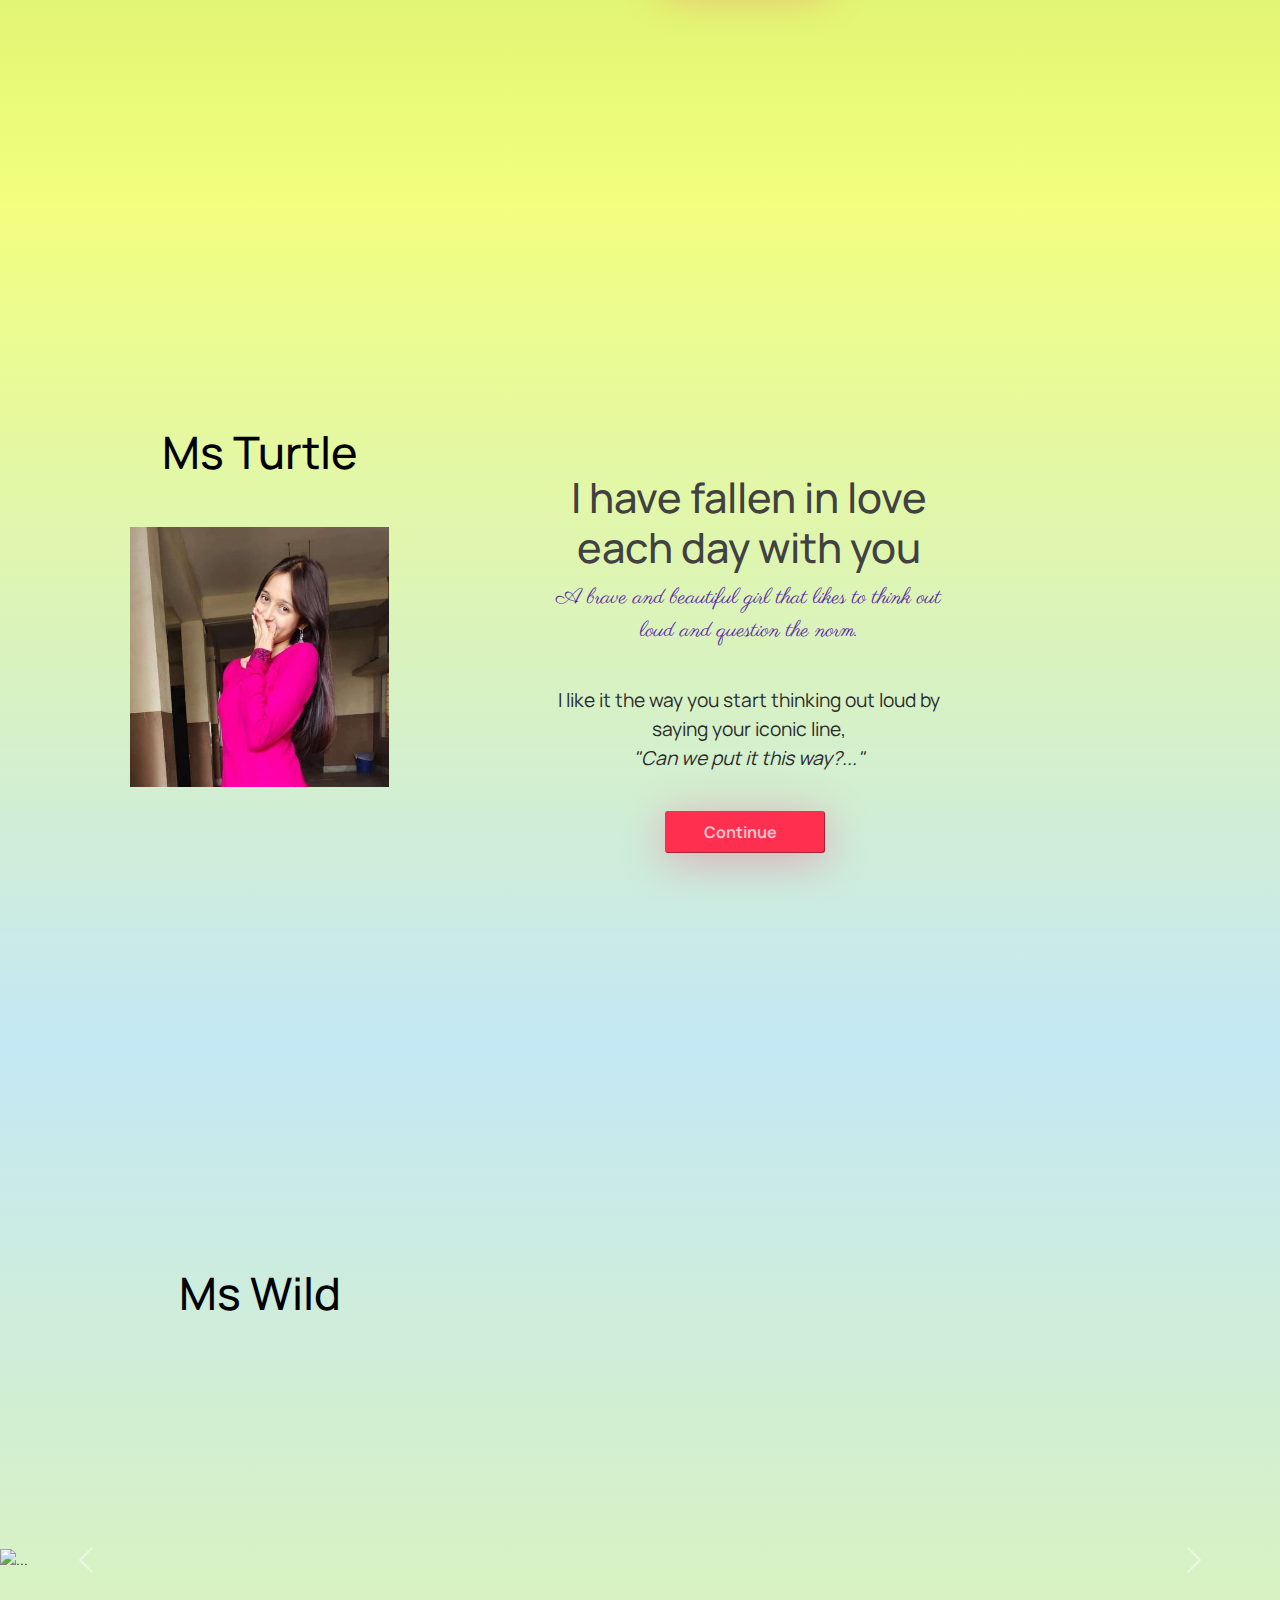
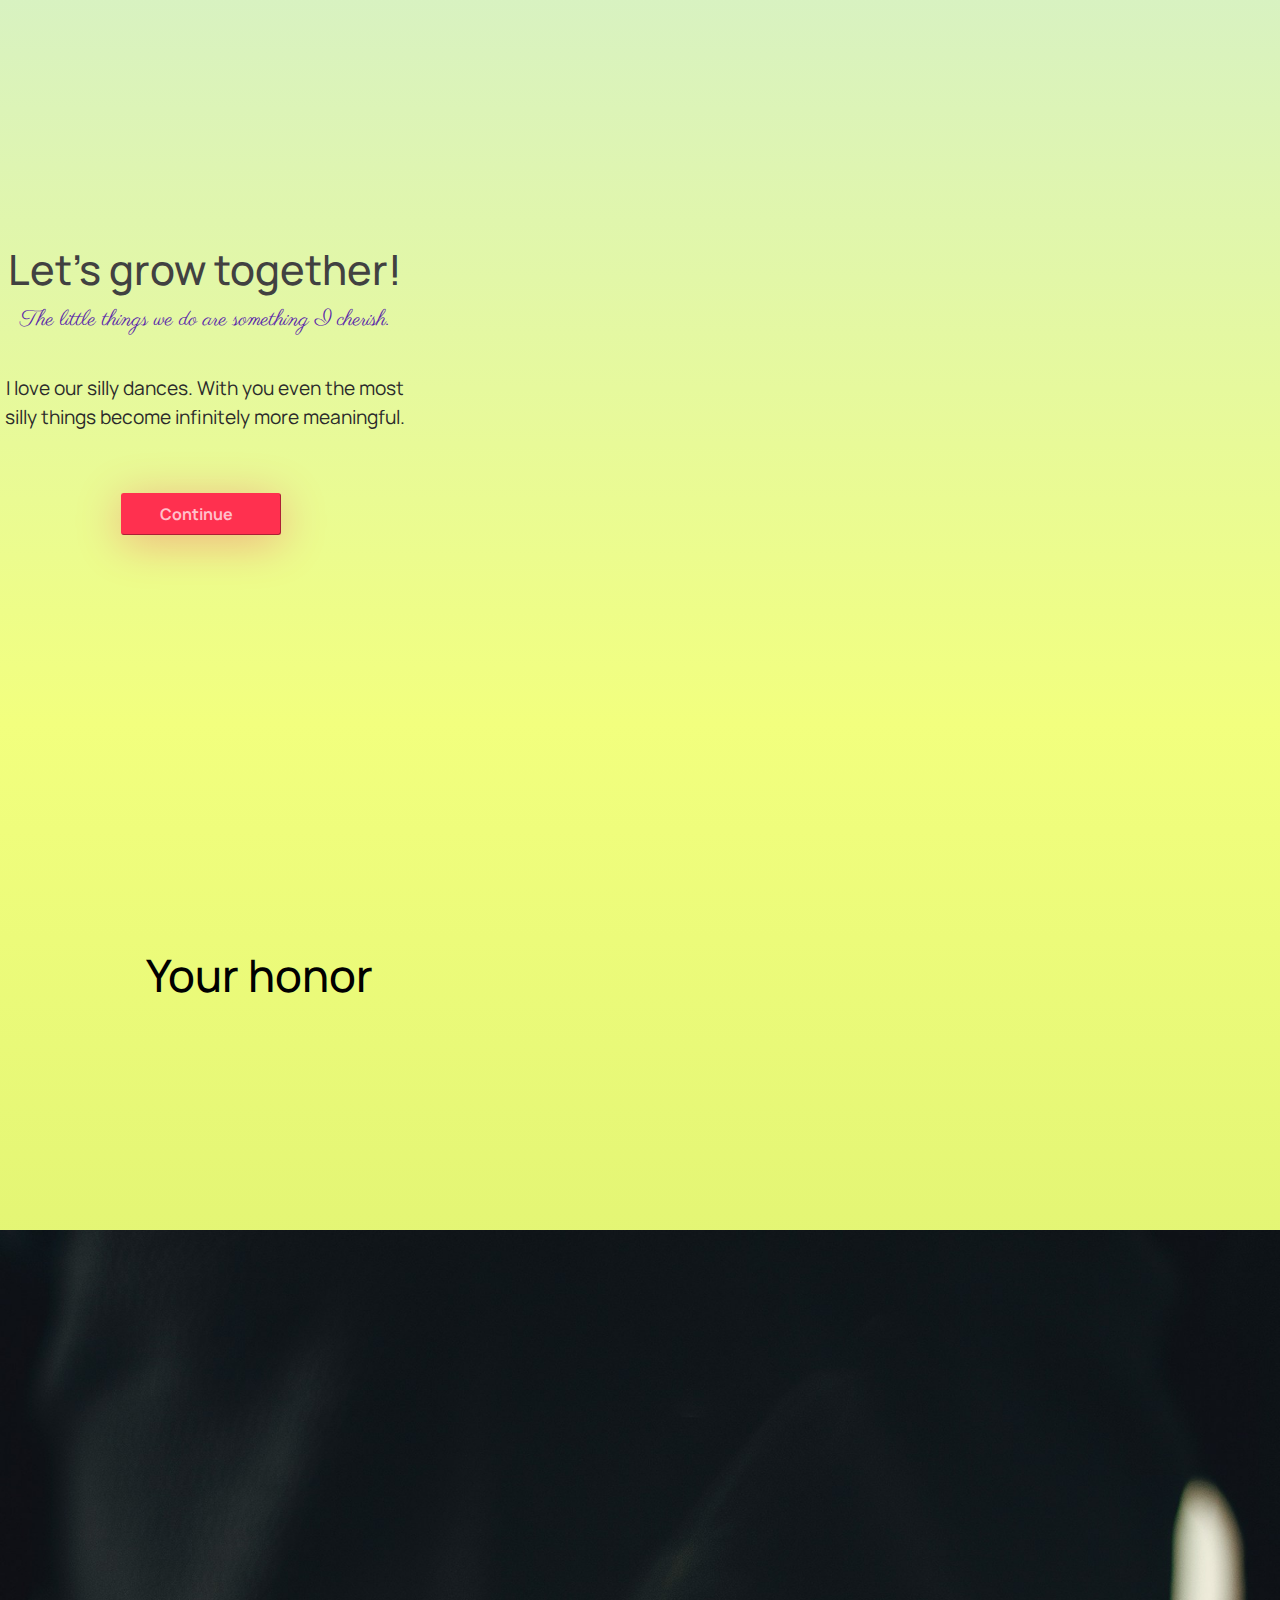
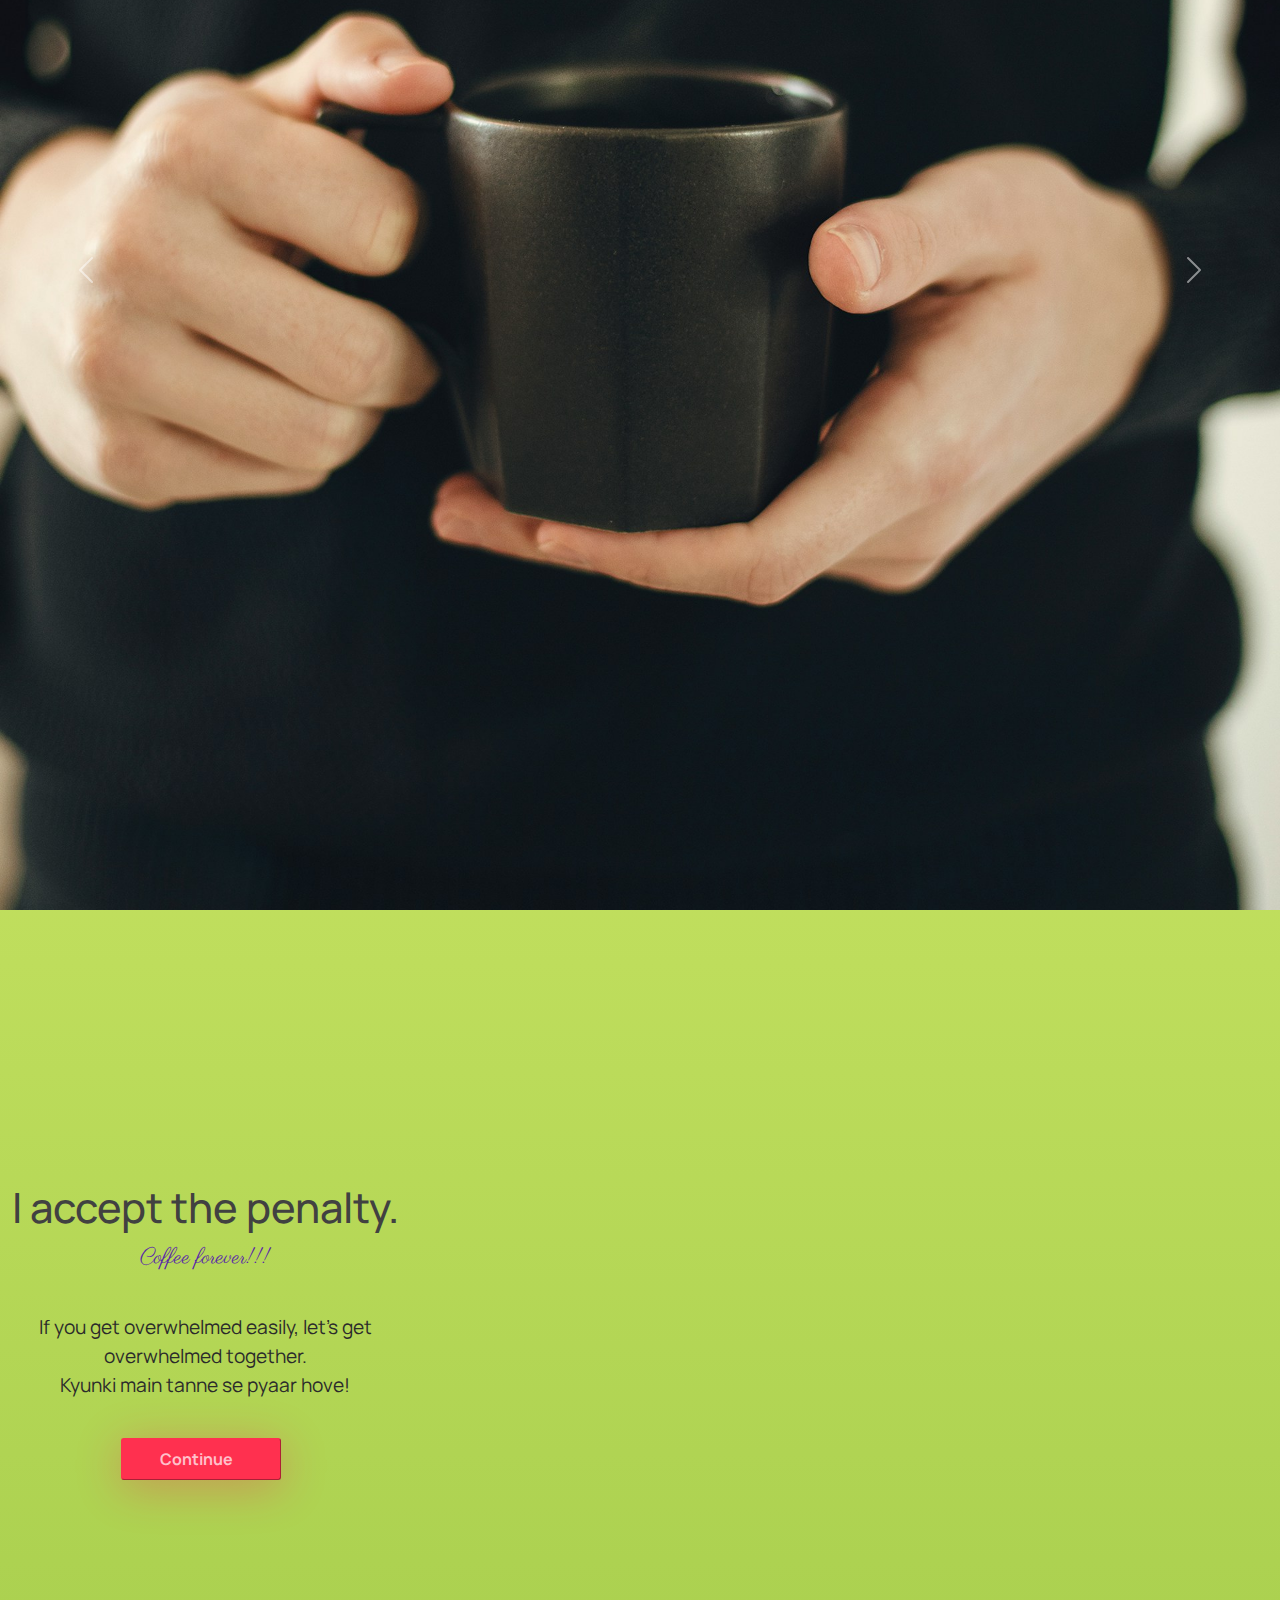
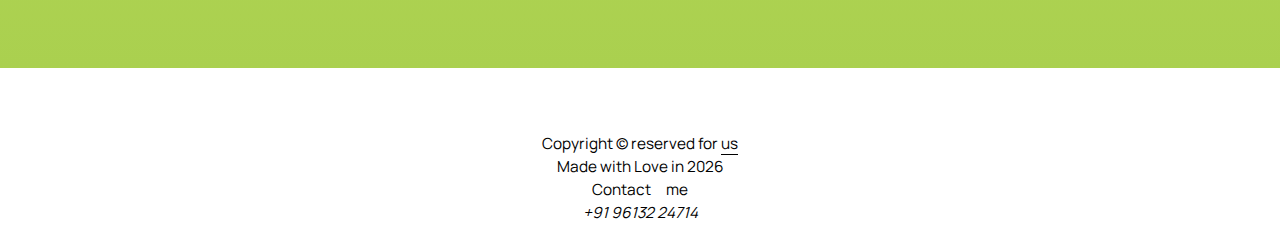
==== commit 656af5d7: "minor" ====
--- a/index.html
+++ b/index.html
@@ -41,12 +41,12 @@
         <div class="my-container">
             <a href="javascript:void();" class="showmenu">
                 <div class="menuControl">
-                    <span class="fa-solid fa-bars"></span>
+                    <span class="fa-solid fa-bars" style="color: #fff;"></span>
                 </div>
             </a>
             <nav id="nav">
                 <a href="javascript:void();" class="hidemenu dispFlex_justConCen">
-                    <span class="fa-solid fa-times"></span>
+                    <span class="fa-solid fa-times" style="color: #ff304f;"></span>
                 </a>
                 <ul class="navList">
                     <li><a href="./index.html">My Turtle</a></li>
@@ -226,7 +226,7 @@
                     </p>
                     <p>
                         If you get overwhelmed easily, let's get overwhelmed together. <br>
-                        Main tanne se pyaar hove!
+                        Kyunki main tanne se pyaar hove!
                     </p>
                     <a href="./pages/counter.html" role="button" class="btn myBtn btn-primary btn-sm">Continue <span
                             class="fa-solid fa-angle-right"></span></a>
--- a/css/style.css
+++ b/css/style.css
@@ -20,10 +20,6 @@
     background: lightcoral;
 }
 
-#home header span {
-    color: #fff;
-}
-
 header.fixed {
     background: lightcoral;
 }
@@ -119,12 +115,10 @@
     background: url(../images/plains.svg) no-repeat center;
     background-size: cover !important;
     /* position: relative; */
-    z-index: 1;
 }
 
 .hero .row {
     height: 60%;
-    width: 120%;
 }
 
 .hero .myCol {
@@ -159,7 +153,6 @@
     width: 100vw;
     padding-top: 7vh;
     padding-bottom: 3vh;
-    padding-left: 10%;
     overflow: hidden;
 }
 
@@ -172,6 +165,23 @@
     margin-left: auto;
     margin-right: auto;
 } */
+
+.wrapper {
+    margin: 0;
+    display: flex;
+    justify-content: space-around;
+    width: 90vw;
+    margin-left: auto;
+    margin-right: auto;
+}
+
+.hobby {
+    width: 90vw;
+}
+
+.me {
+    width: 90vw;
+}
 
 .hero.about a {
     text-decoration: none;
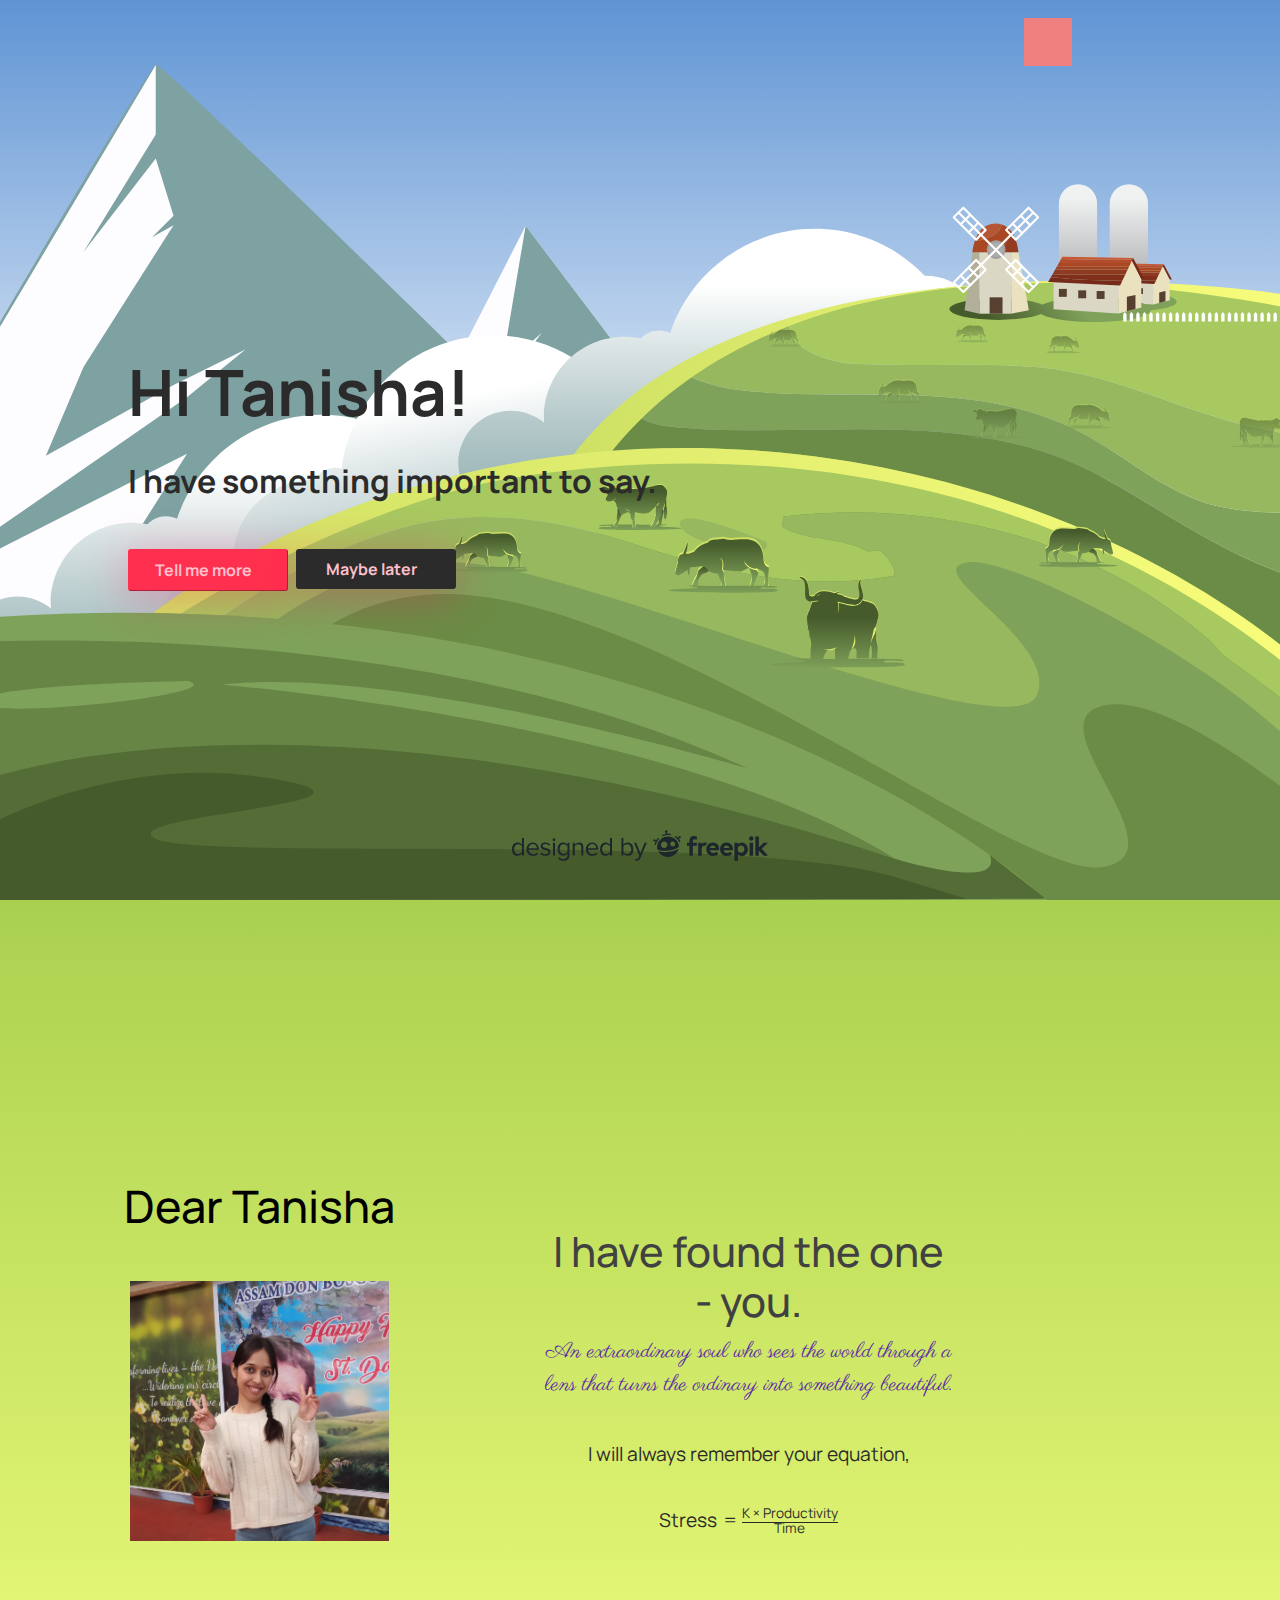
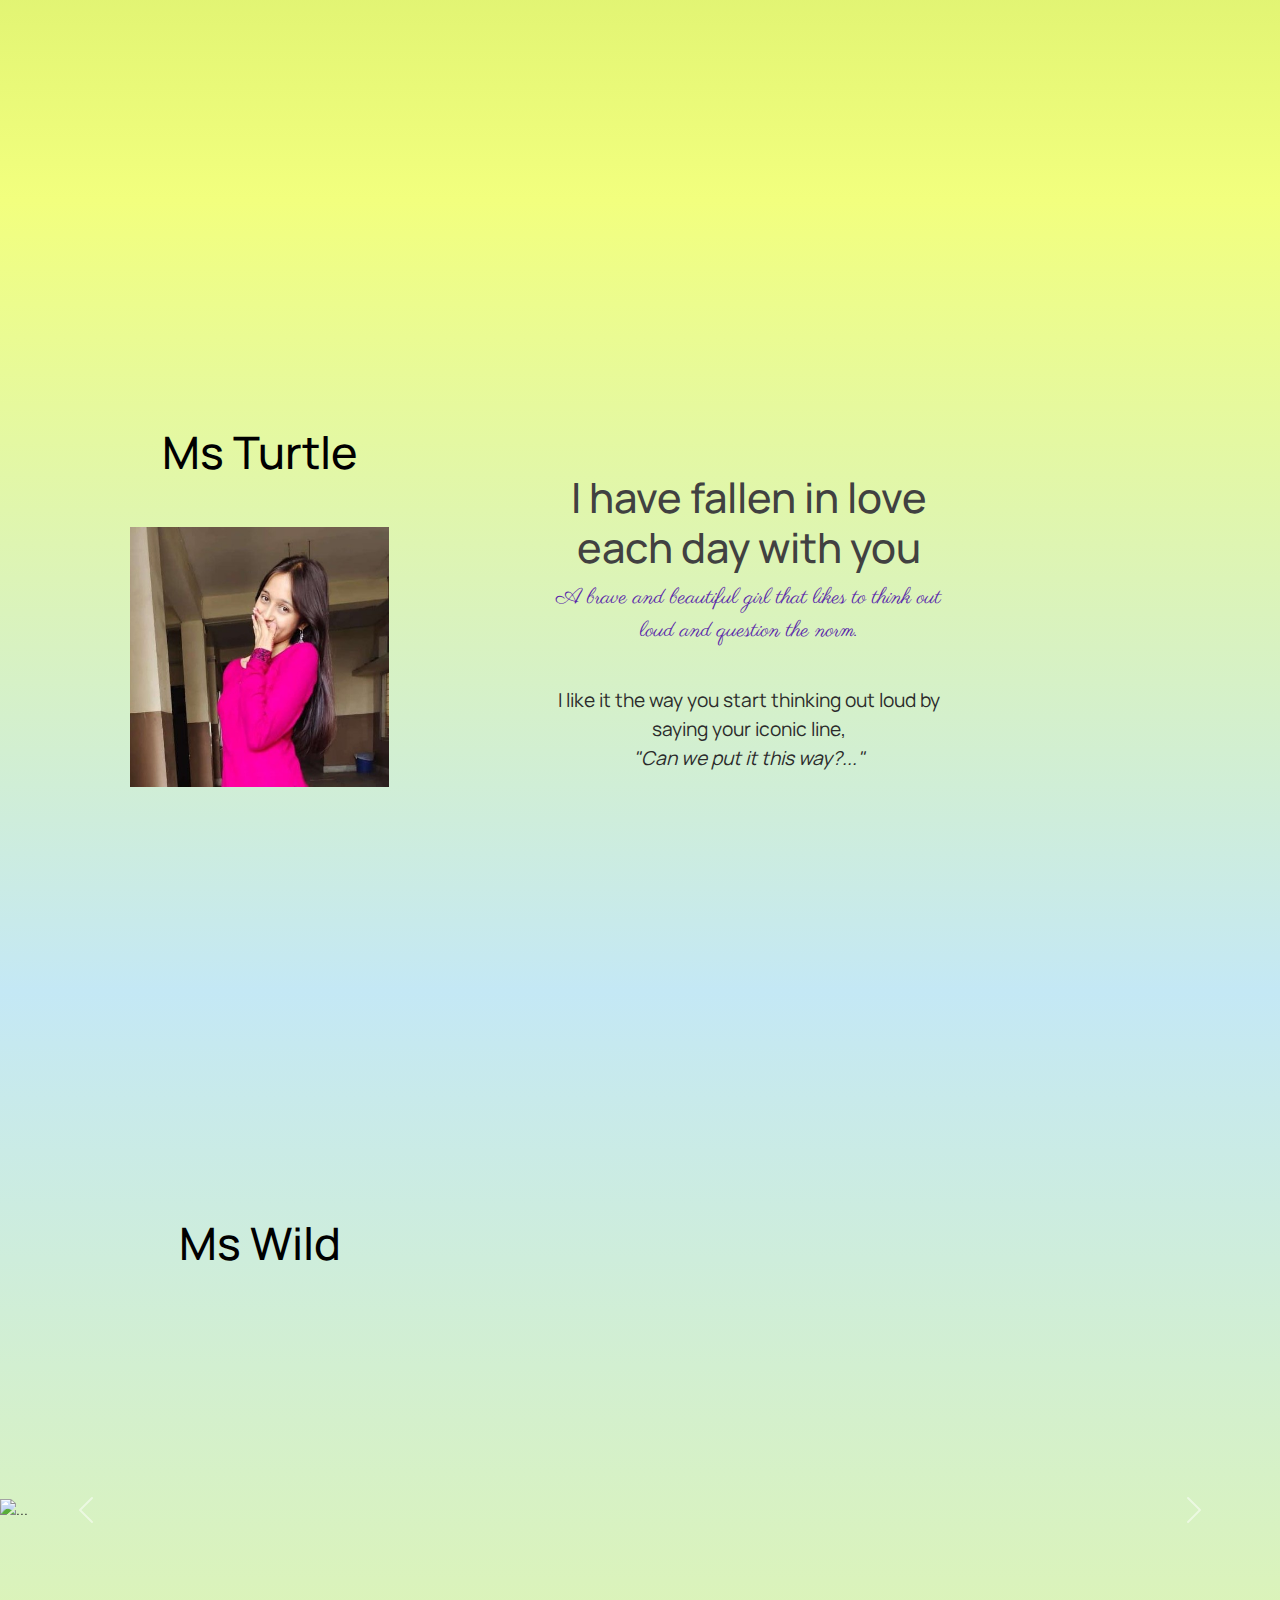
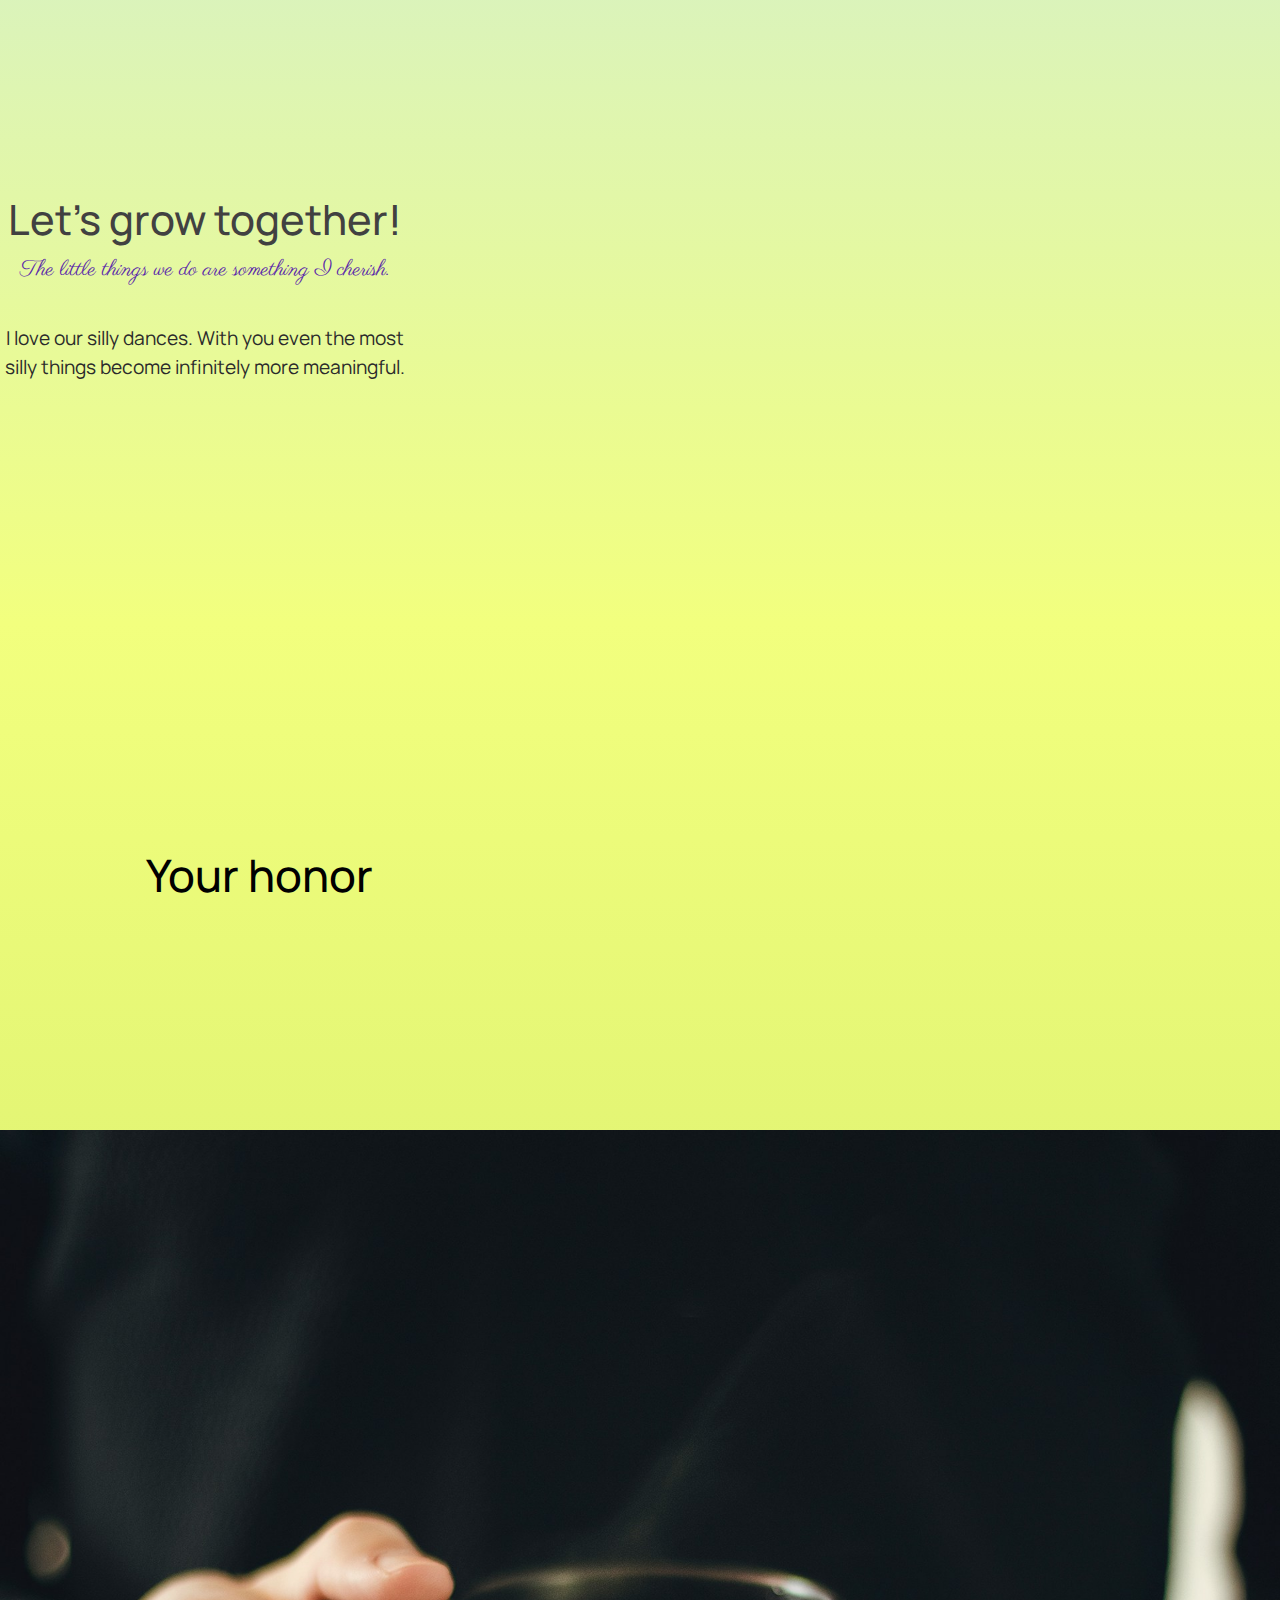
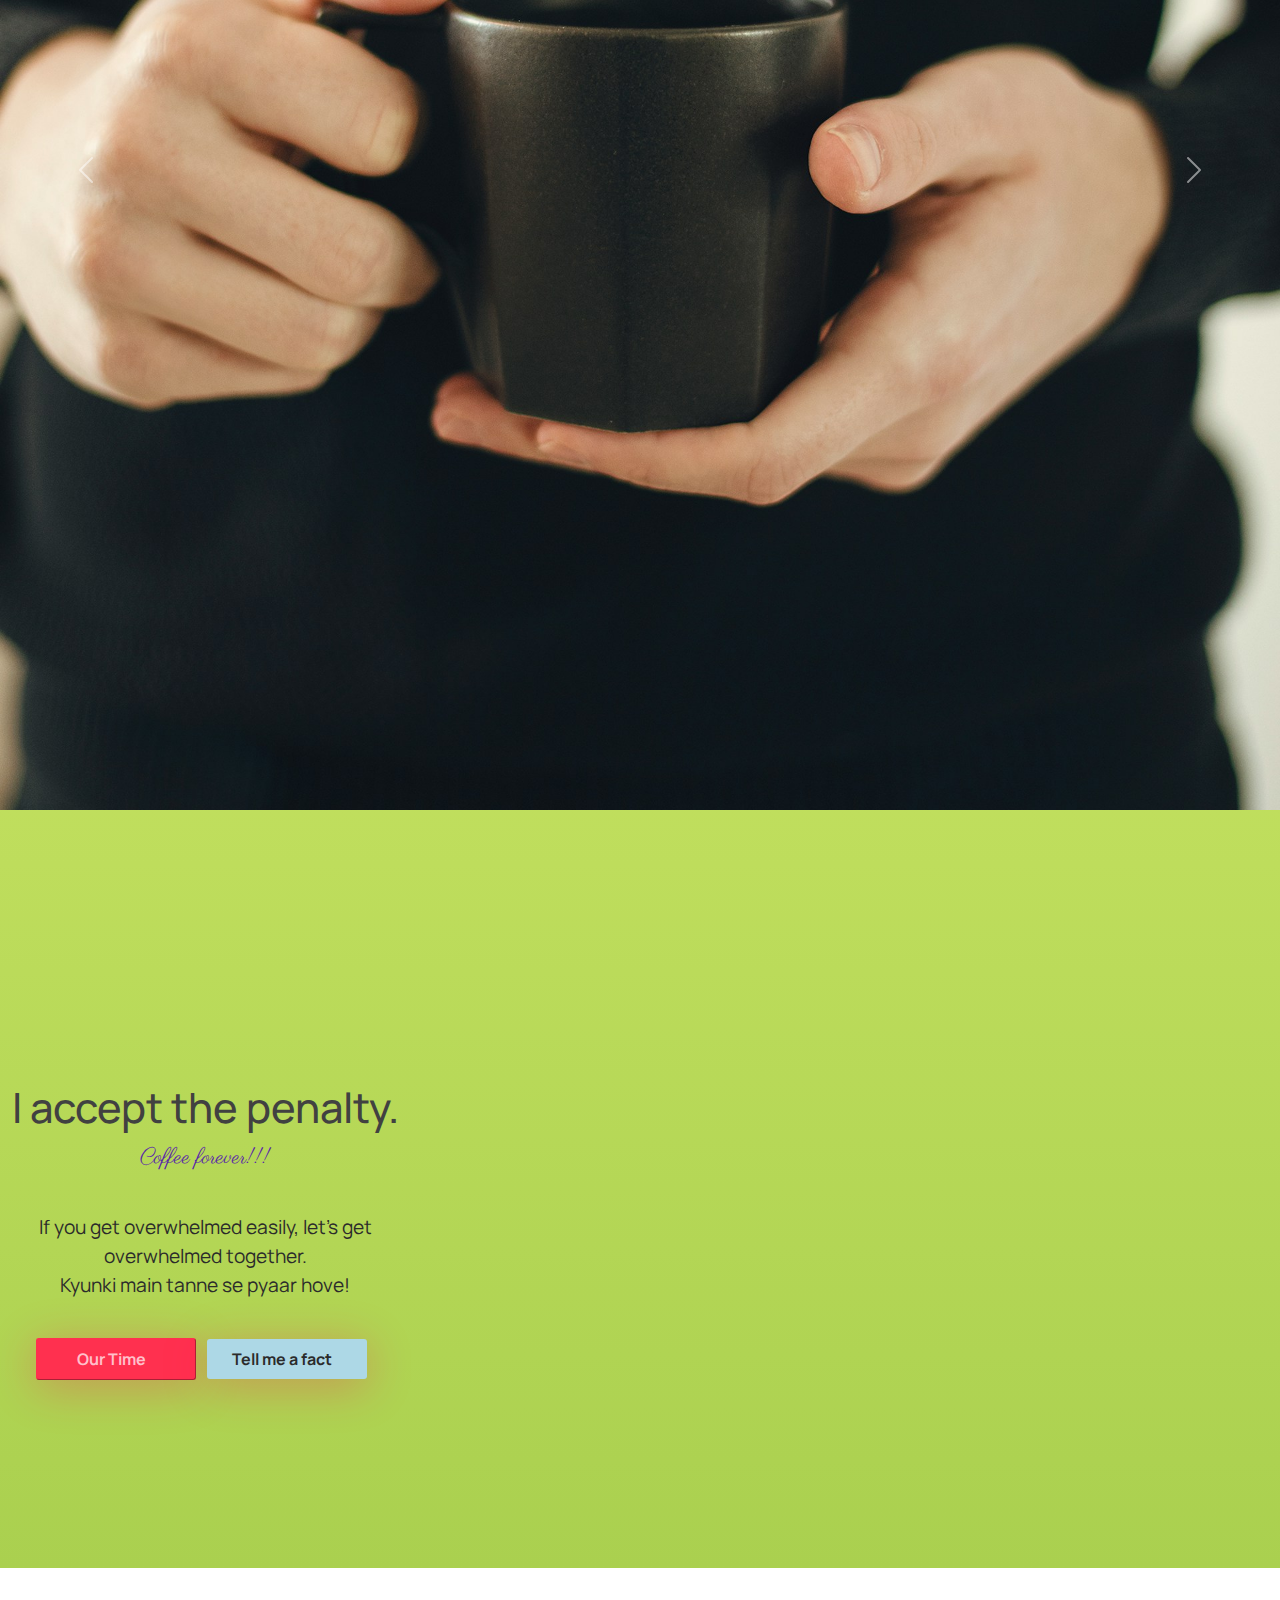
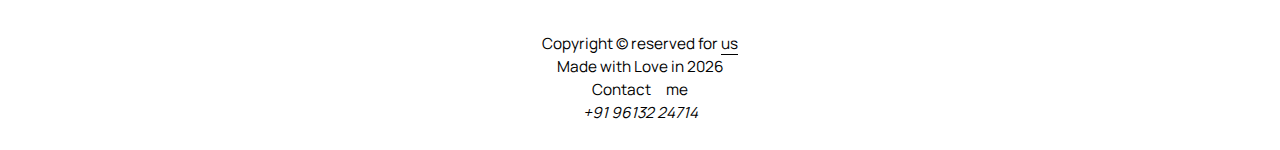
==== commit c572012b: "3.8" ====
--- a/index.html
+++ b/index.html
@@ -109,8 +109,8 @@
                             </mfrac>
                         </mrow>
                     </math><br>
-                    <a href="#more-2" role="button" class="btn myBtn btn-primary btn-sm">Continue <span
-                            class="fa-solid fa-angle-right"></span></a>
+                    <!-- <a href="#more-2" role="button" class="btn myBtn btn-primary btn-sm">Continue <span
+                            class="fa-solid fa-angle-right"></span></a> -->
                 </div>
             </div>
         </div>
@@ -135,8 +135,8 @@
                         I like it the way you start thinking out
                         loud by saying your iconic line, <br> <i>"Can we put it this way?..."</i>
                     </p>
-                    <a href="#more-3" role="button" class="btn myBtn btn-primary btn-sm">Continue <span
-                            class="fa-solid fa-angle-right"></span></a>
+                    <!-- <a href="#more-3" role="button" class="btn myBtn btn-primary btn-sm">Continue <span
+                            class="fa-solid fa-angle-right"></span></a> -->
                 </div>
             </div>
         </div>
@@ -182,8 +182,8 @@
                         become infinitely more meaningful.
                     </p>
                     <br>
-                    <a href="#more-4" role="button" class="btn myBtn btn-primary btn-sm">Continue <span
-                            class="fa-solid fa-angle-right"></span></a>
+                    <!-- <a href="#more-4" role="button" class="btn myBtn btn-primary btn-sm">Continue <span
+                            class="fa-solid fa-angle-right"></span></a> -->
                 </div>
             </div>
         </div>
@@ -228,7 +228,10 @@
                         If you get overwhelmed easily, let's get overwhelmed together. <br>
                         Kyunki main tanne se pyaar hove!
                     </p>
-                    <a href="./pages/counter.html" role="button" class="btn myBtn btn-primary btn-sm">Continue <span
+                    <a href="./pages/counter.html" role="button" class="btn myBtn btn-primary btn-sm">Our Time<span
+                            class="fa-solid fa-angle-right"></span></a>
+                    <a href="./pages/fact.html" role="button" class="btn myBtn btn-secondary btn-sm"
+                        style="background: lightblue; color: #2b2b2b; border: none;">Tell me a fact<span
                             class="fa-solid fa-angle-right"></span></a>
                 </div>
             </div>
--- a/css/responsive.css
+++ b/css/responsive.css
@@ -97,6 +97,14 @@
         transition: 0.6s;
         -webkit-transition: 0.6s;
     }
+
+    .carousel-item {
+        width: 40vw;
+        height: auto;
+        aspect-ratio: 1/1;
+        object-fit: cover;
+        object-position: center;
+    }
 }
 
 @media (min-width: 1440px) {
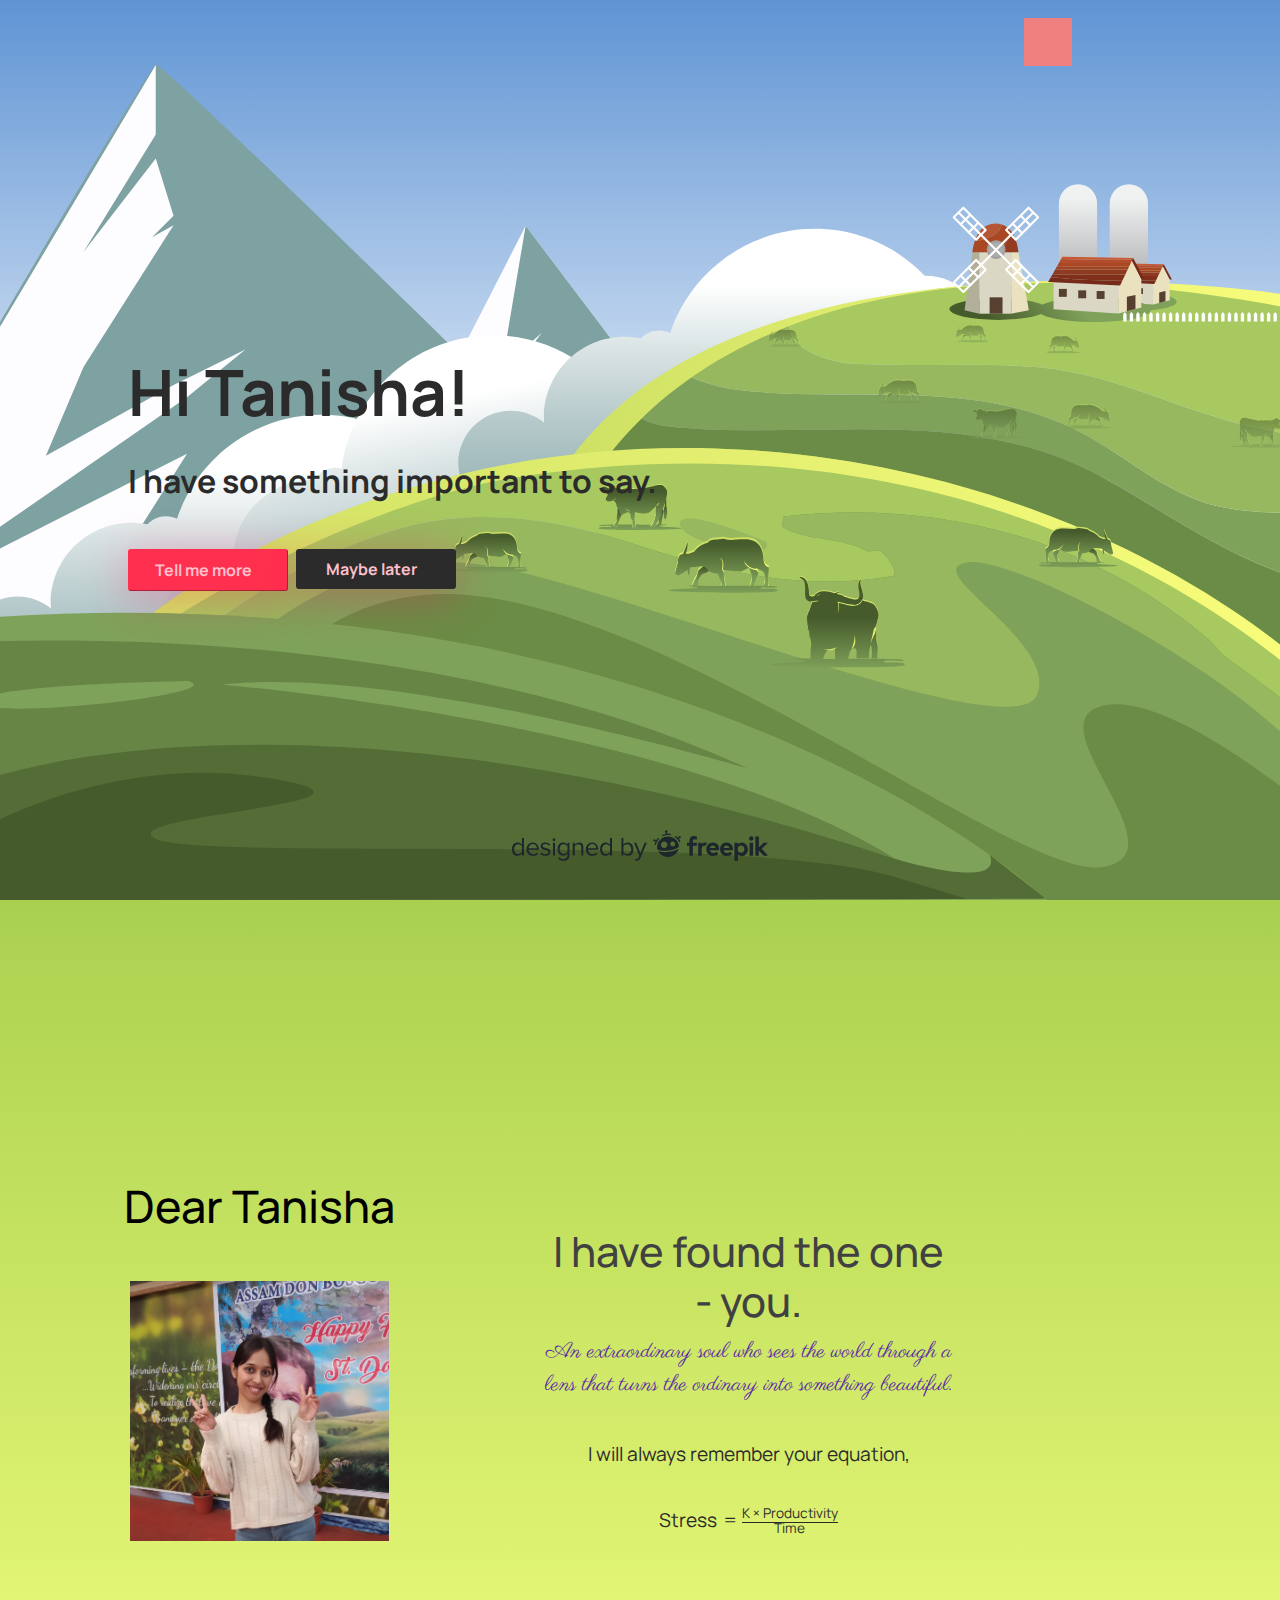
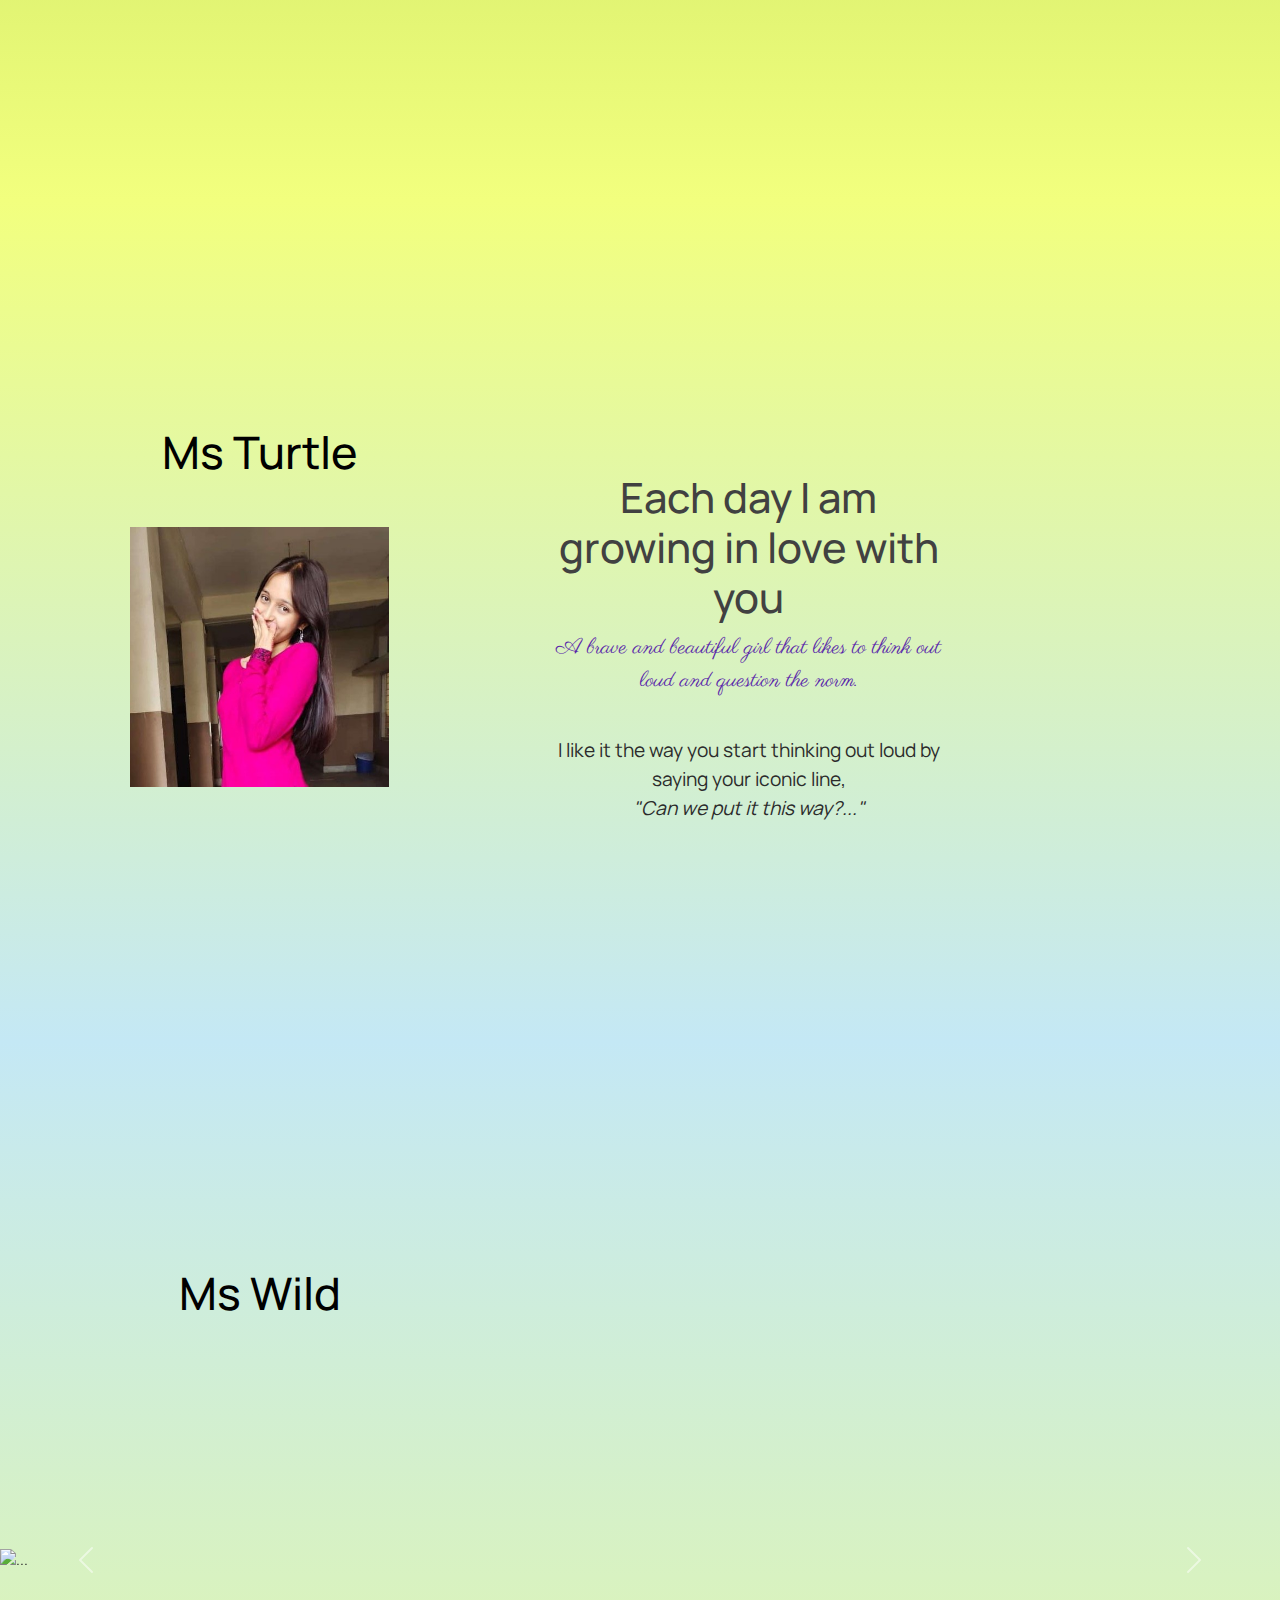
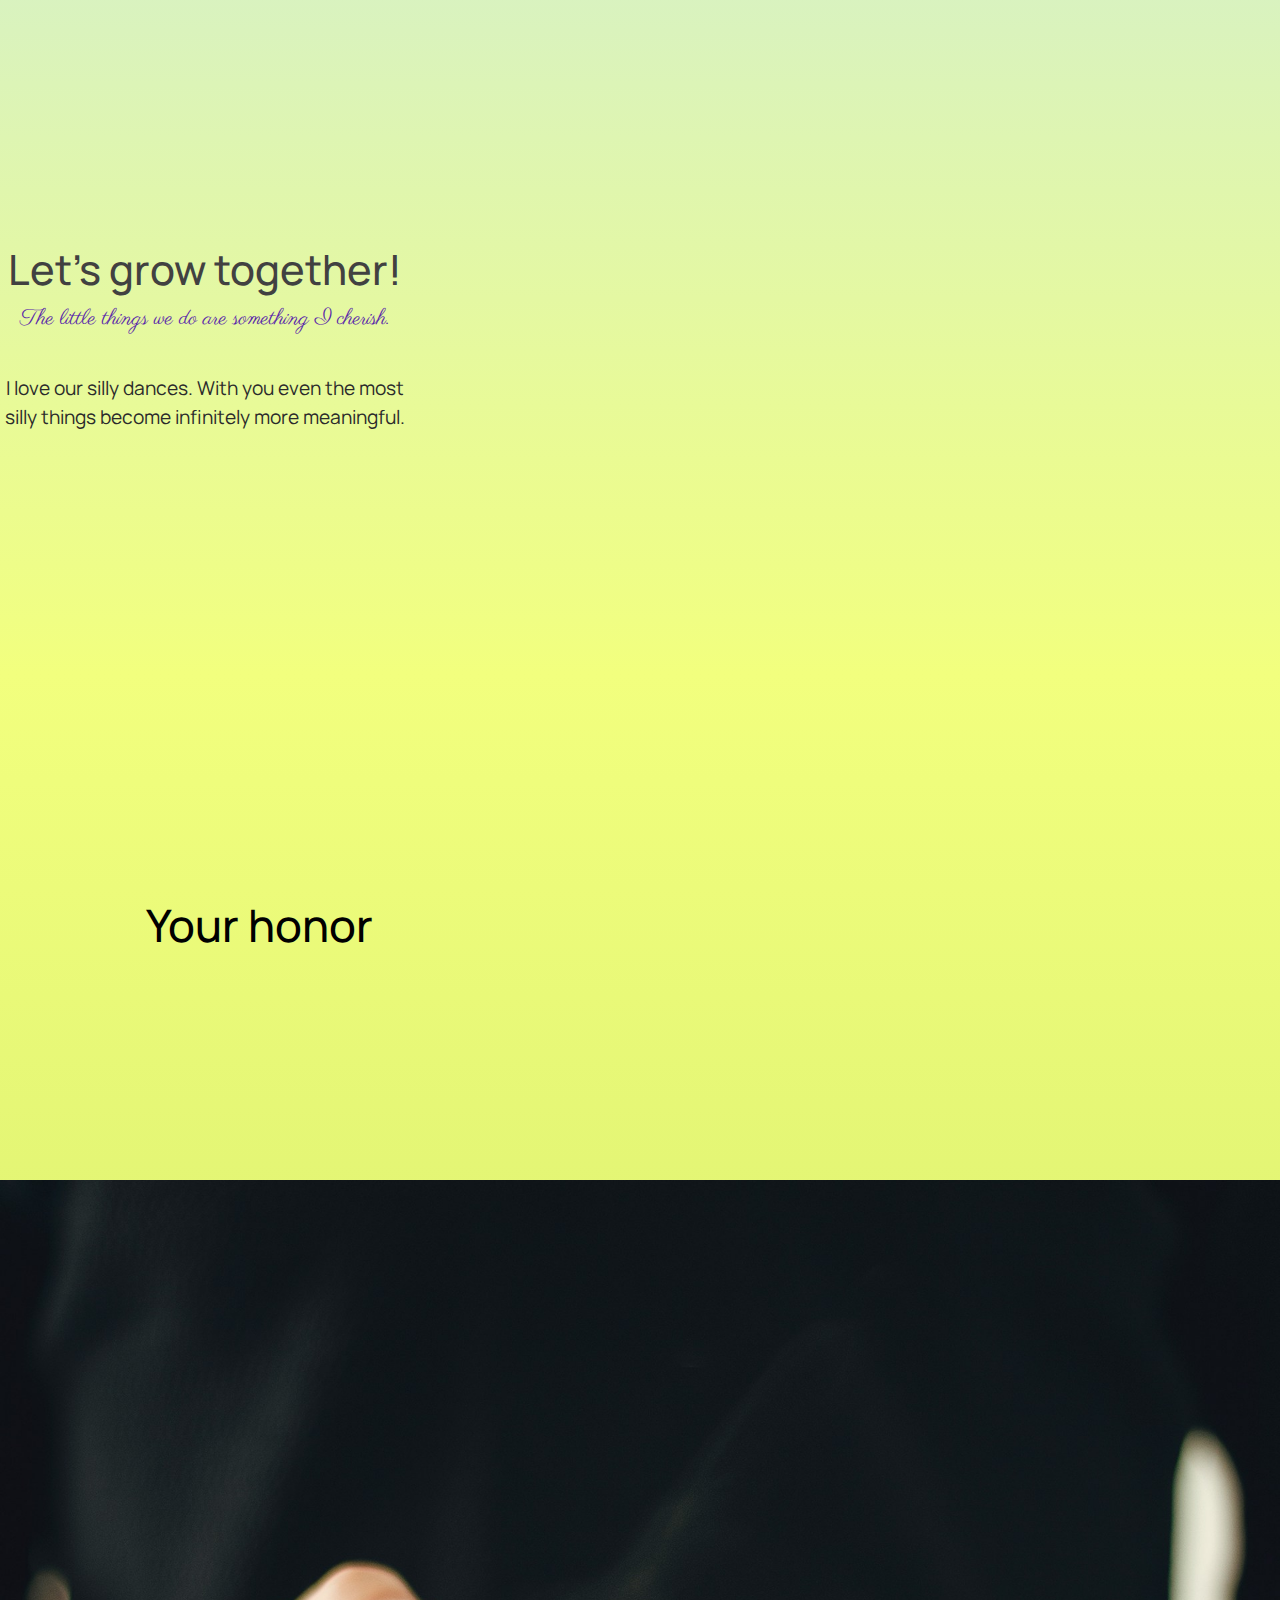
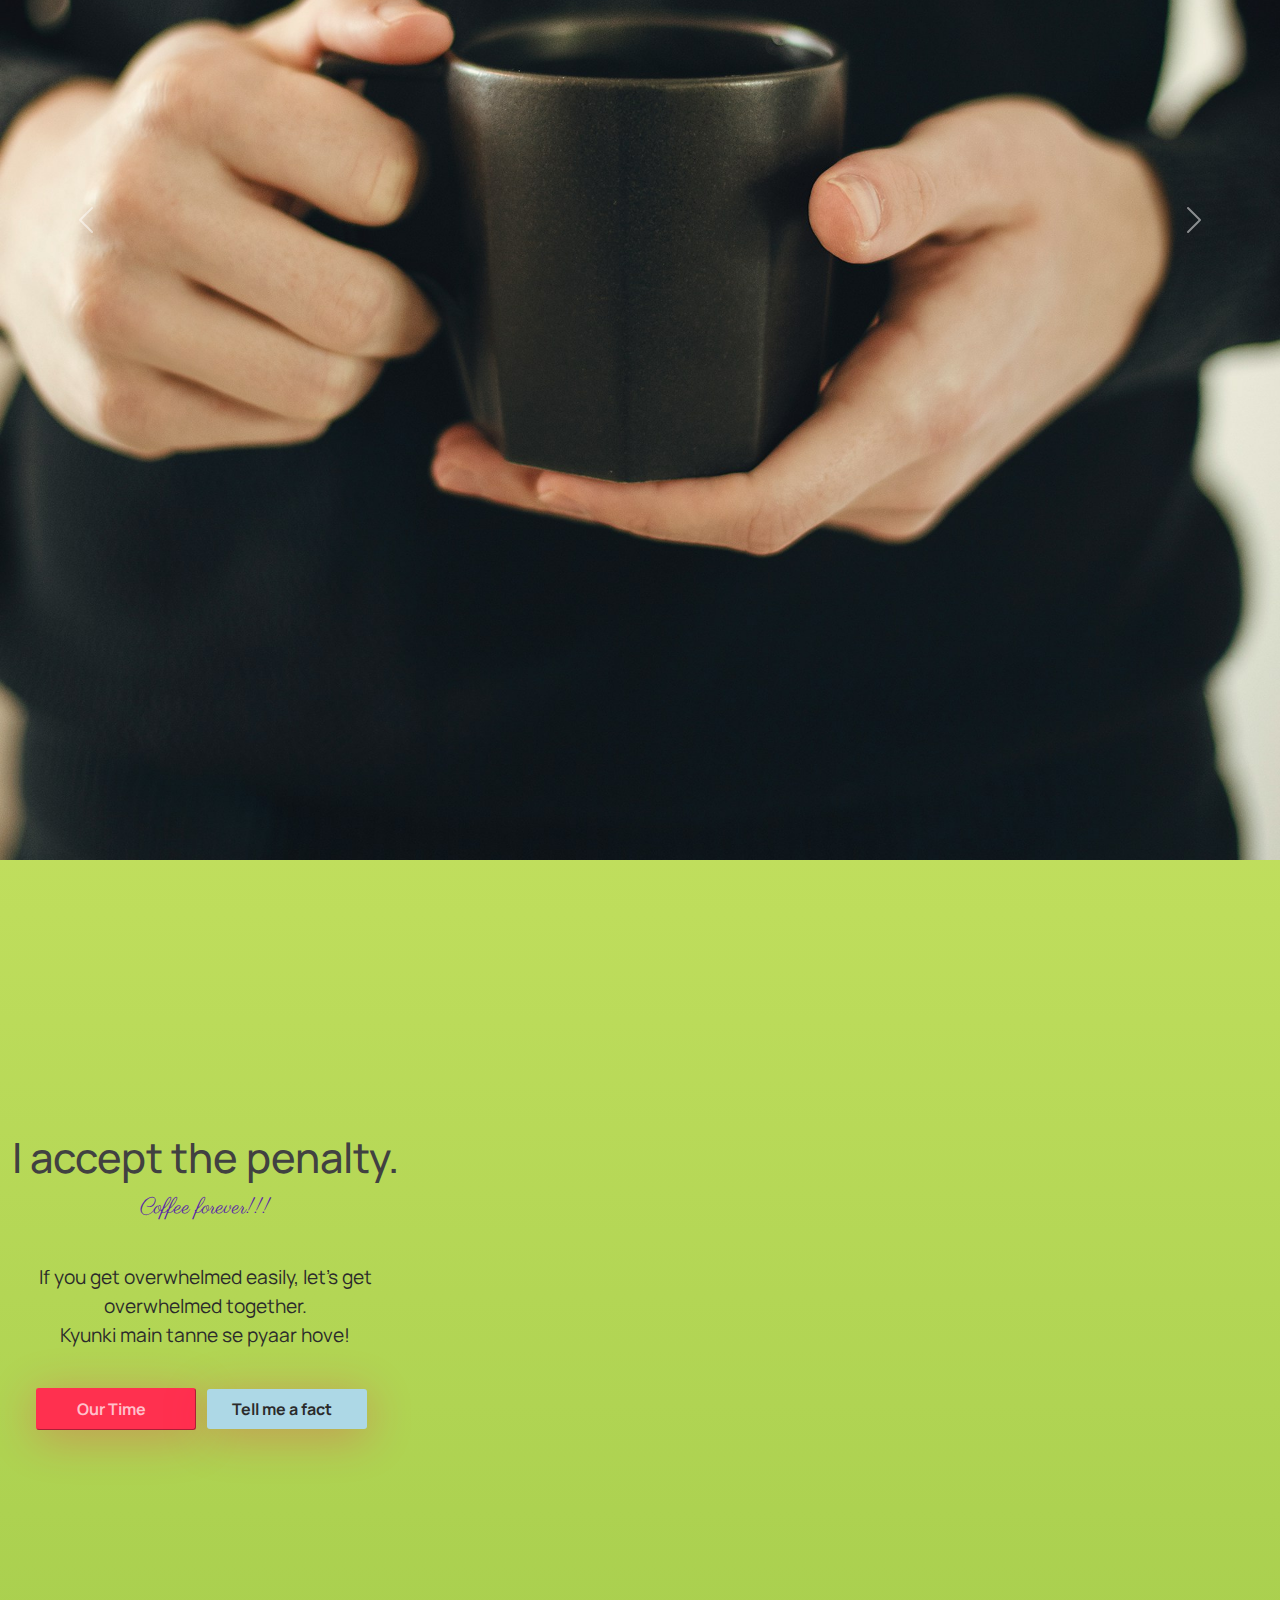
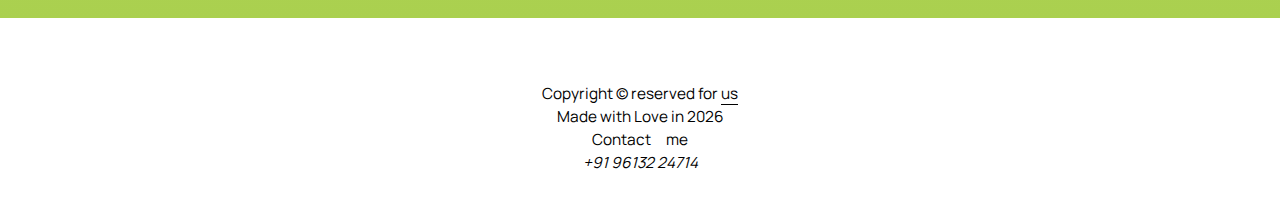
==== commit 4182242e: "4.0" ====
--- a/index.html
+++ b/index.html
@@ -127,7 +127,7 @@
 
                 </div>
                 <div class="col-sm-4 col-md-4 col-lg-4 text">
-                    <h3>I have fallen in love each day with you</h3>
+                    <h3>Each day I am growing in love with you</h3>
                     <p class="parisienne-regular" style="font-weight:500; color: #5825aa; font-size: 1.4rem;">
                         A brave and beautiful girl that likes to think out loud and question the norm.
                     </p>
--- a/css/animation.css
+++ b/css/animation.css
@@ -1,14 +1,3 @@
-.scroll-list__wrp {
-    width: 100%;
-    height: 700px;
-    overflow: auto;
-    padding: 50px;
-    box-shadow: 0px 7px 46px 0px rgba(0, 0, 0, 0.3);
-    background: #1c2e4a;
-    border-radius: 8px;
-    background-image: linear-gradient(147deg, #2e3a59 0%, #1a2b46 74%);
-}
-
 /* HTML: <div class="loader"></div> */
 #loader {
     width: 40px;
